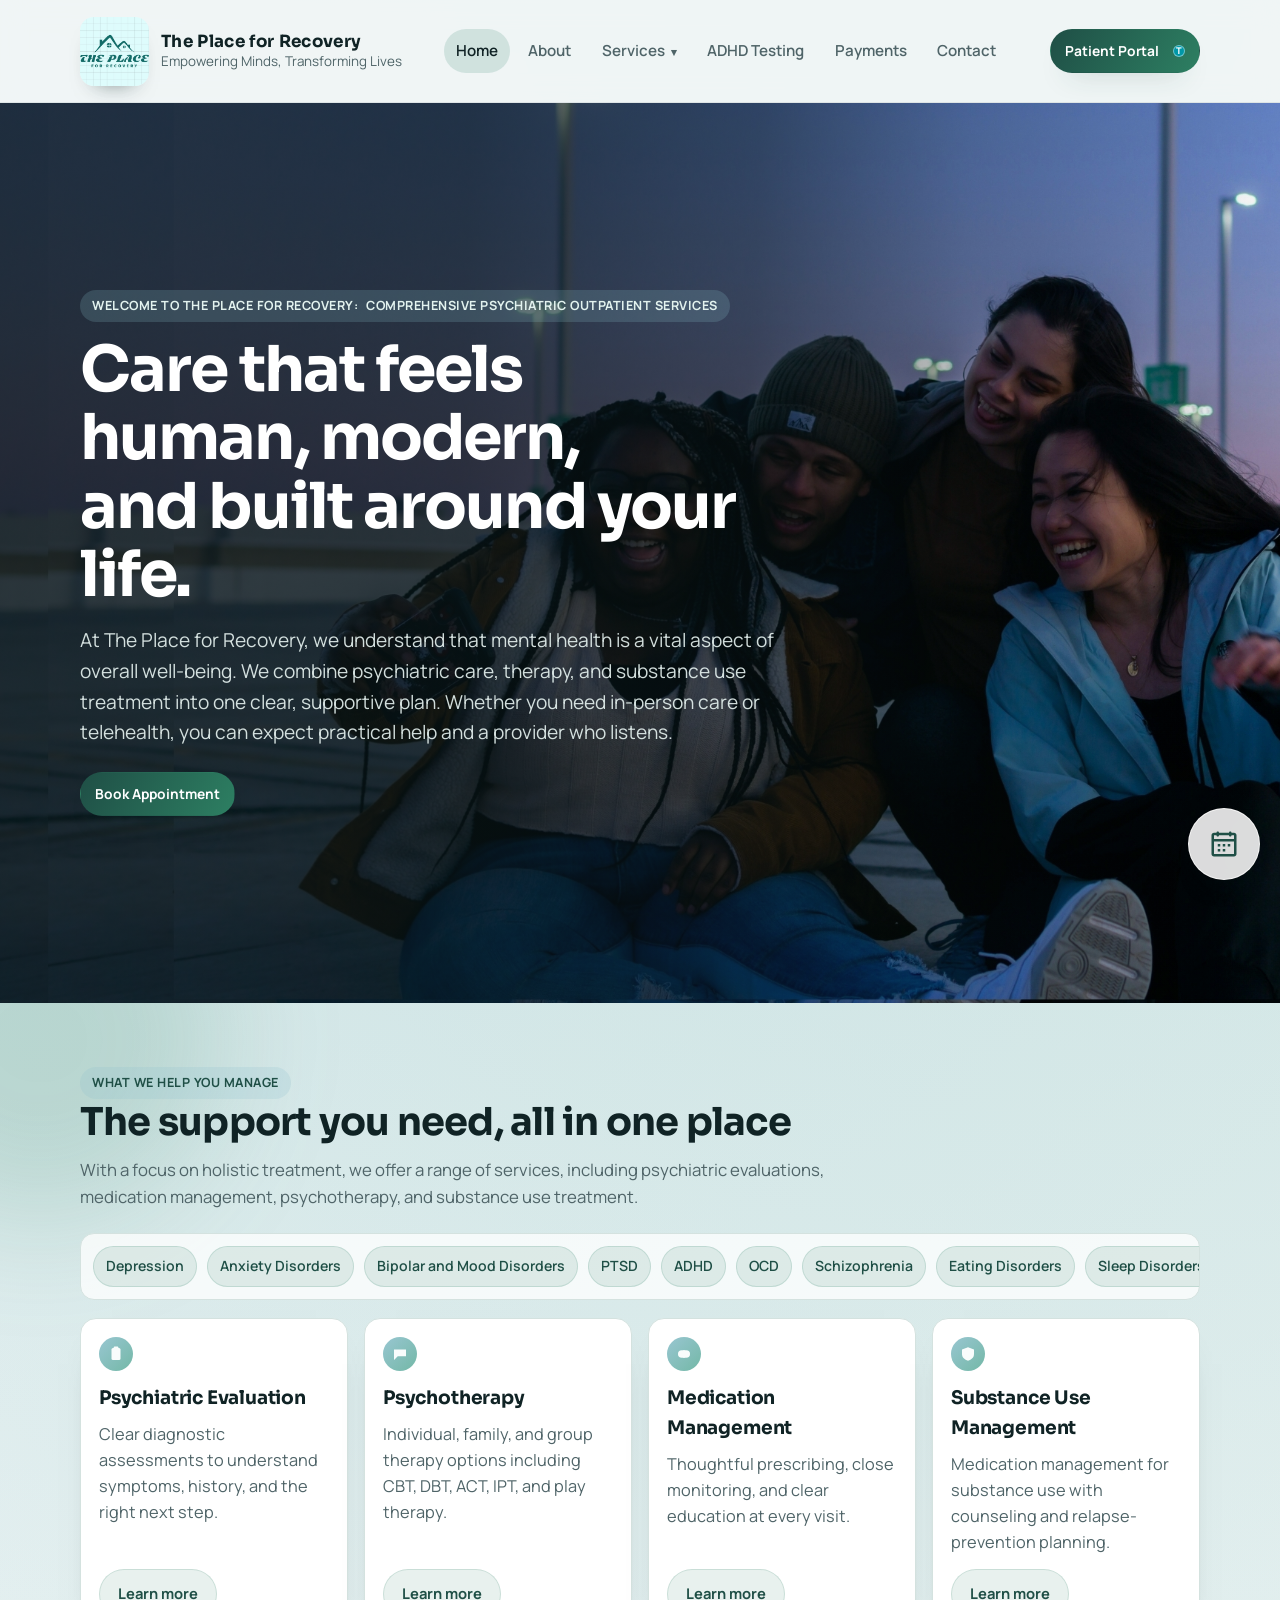
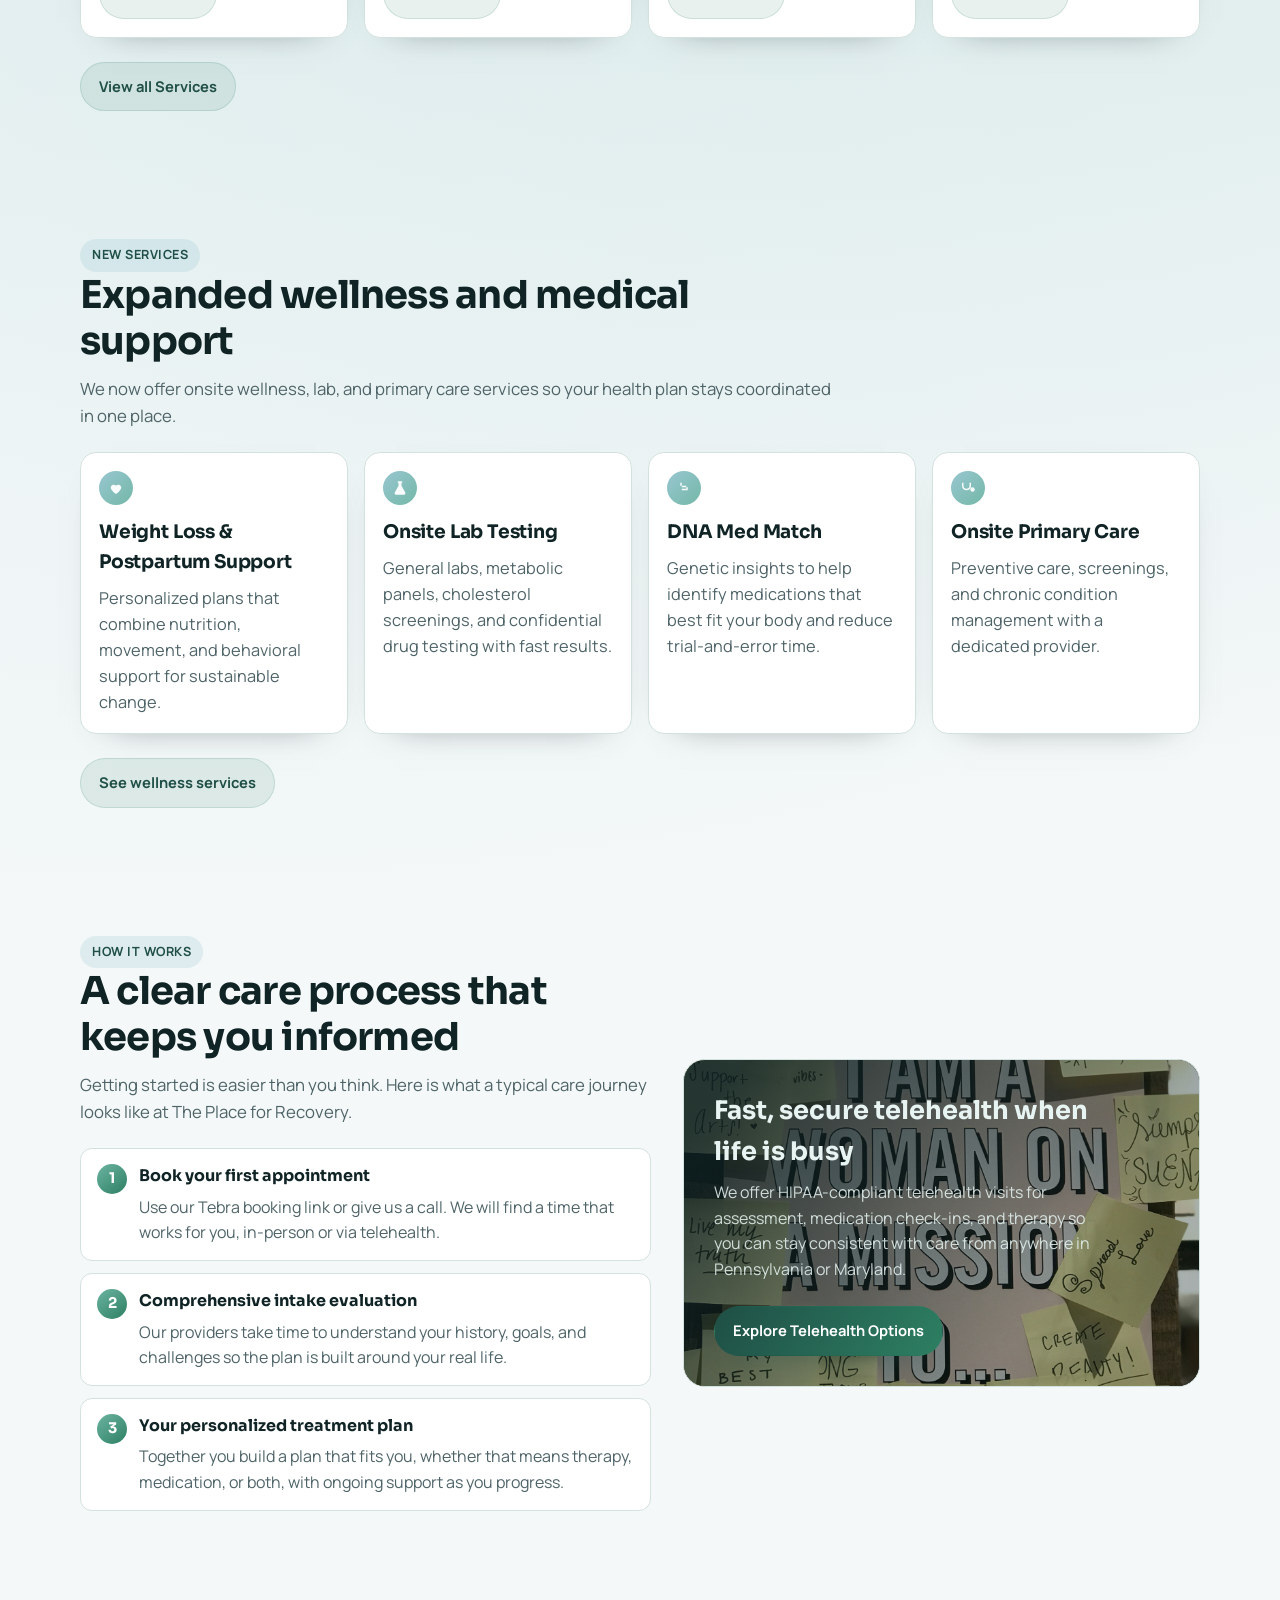
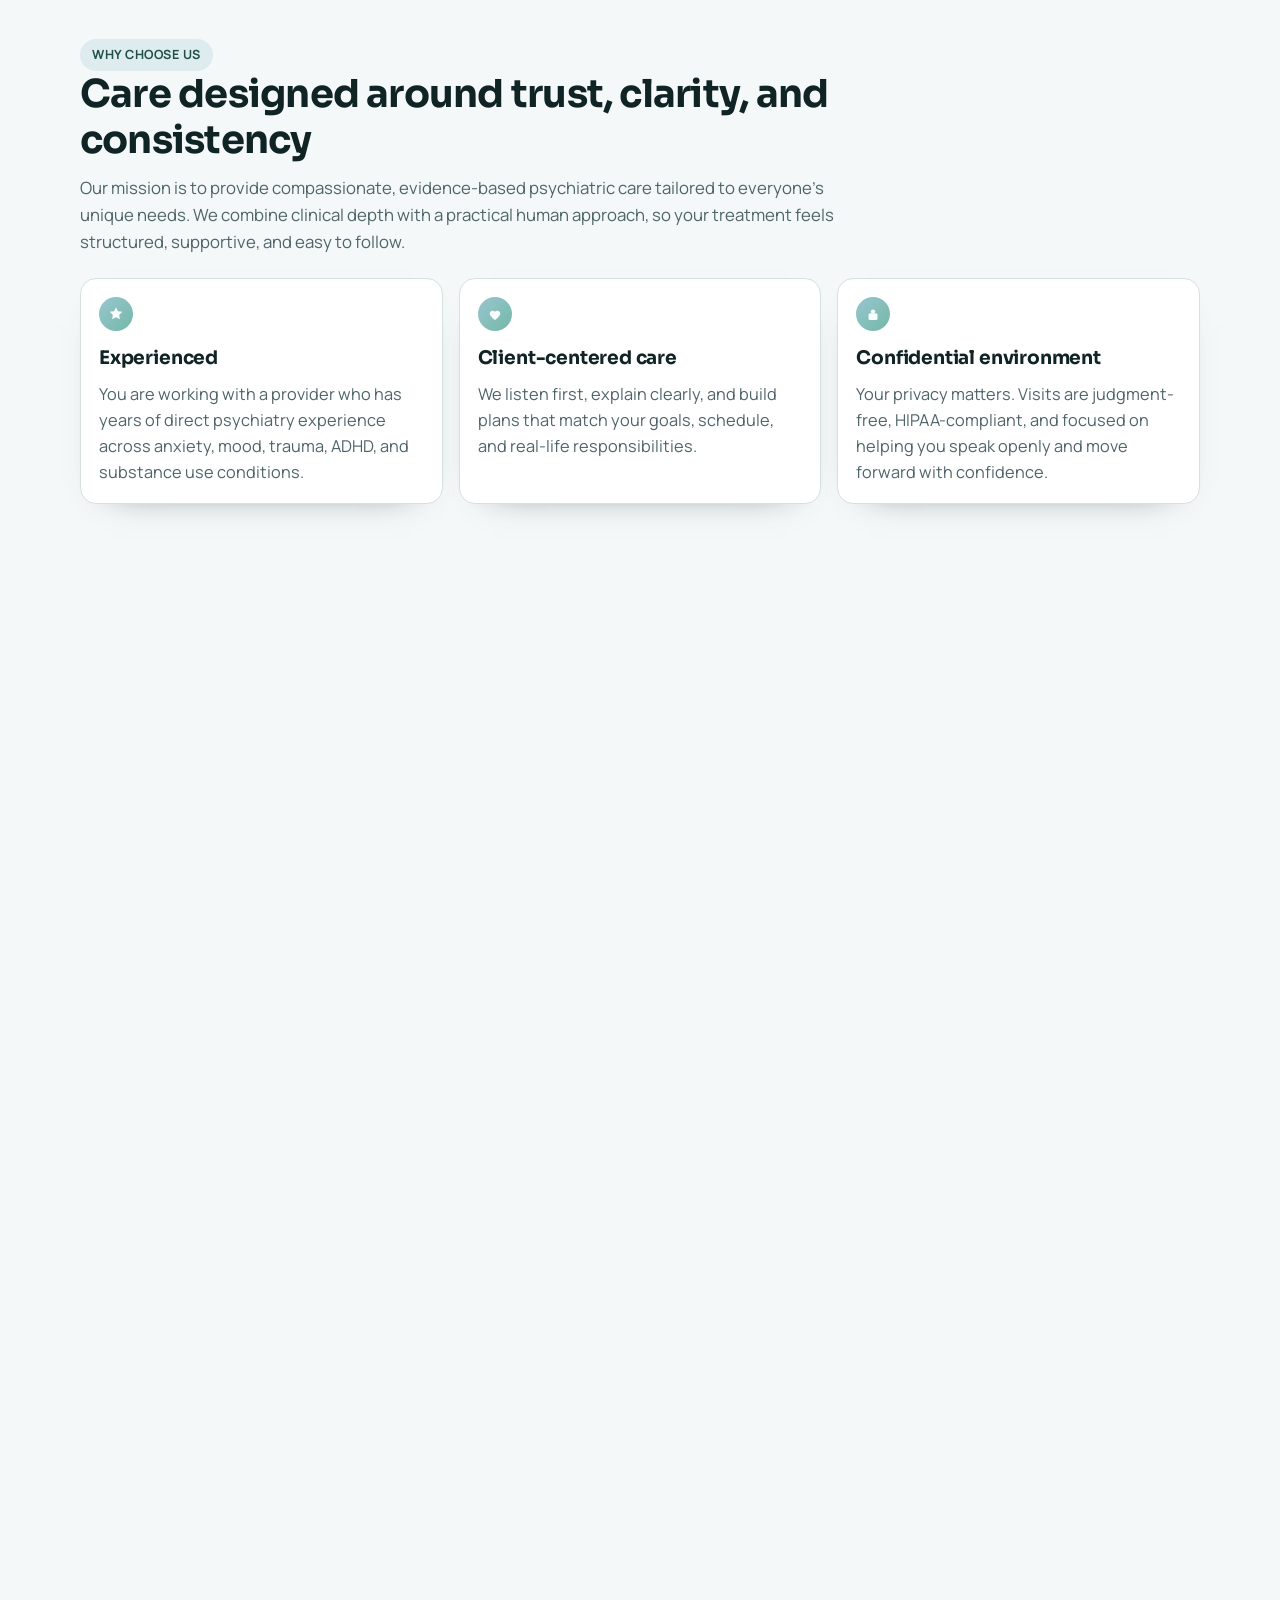
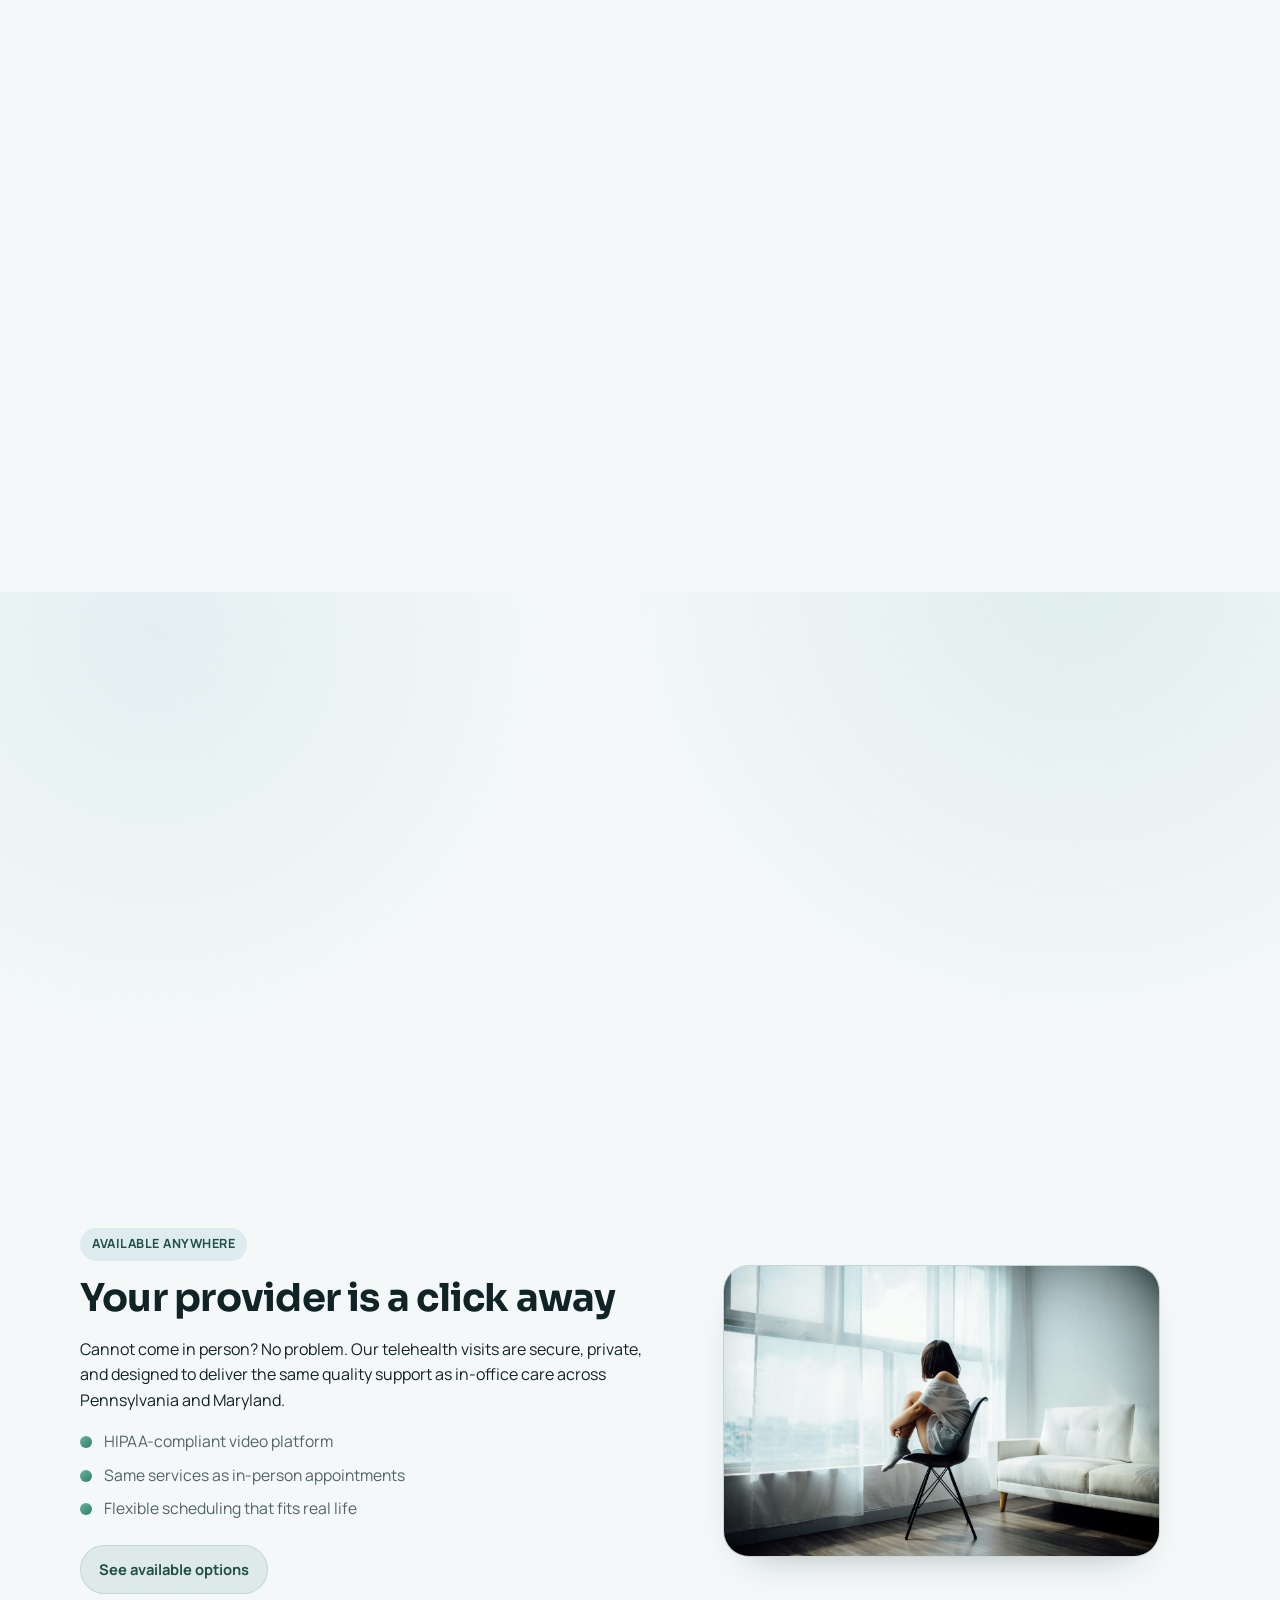
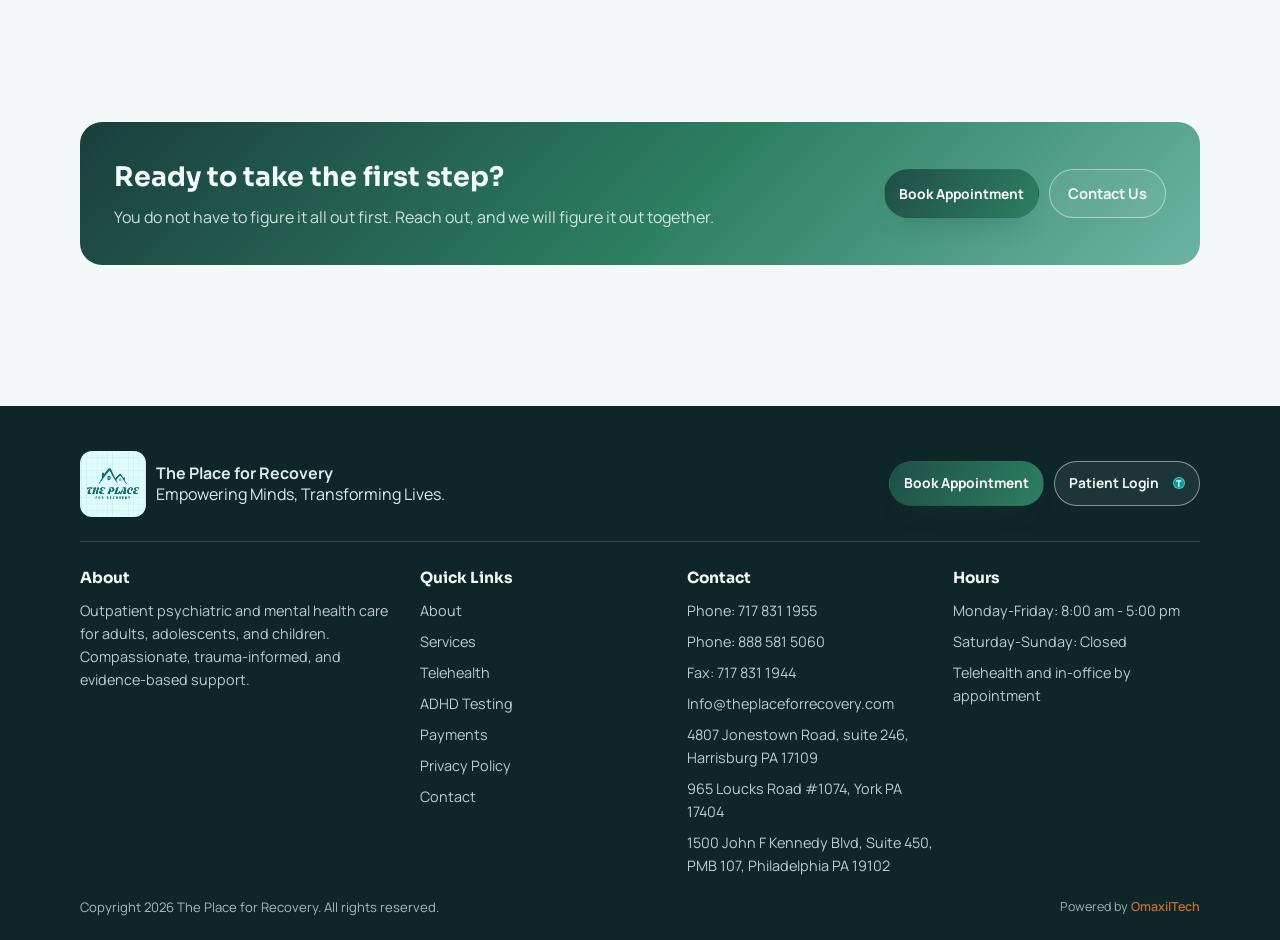
==== index.html @ 92f518d5 "Reorder homepage: spotlight team before founder, matching About page Meet the team (Dr. Simas and Dr" ====
﻿<!DOCTYPE html>
<html lang="en">
  <head>
    <!-- Google Tag Manager -->
    <script>(function(w,d,s,l,i){w[l]=w[l]||[];w[l].push({'gtm.start':
    new Date().getTime(),event:'gtm.js'});var f=d.getElementsByTagName(s)[0],
    j=d.createElement(s),dl=l!='dataLayer'?'&l='+l:'';j.async=true;j.src=
    'https://www.googletagmanager.com/gtm.js?id='+i+dl;f.parentNode.insertBefore(j,f);
    })(window,document,'script','dataLayer','GTM-PWMWR3NL');</script>
    <!-- End Google Tag Manager -->
    <meta charset="UTF-8" />
    <meta name="viewport" content="width=device-width, initial-scale=1.0" />
    <title>The Place for Recovery | Home</title>
    <meta
      name="description"
      content="The Place for Recovery provides compassionate outpatient psychiatric care, therapy, and telehealth support in Pennsylvania and Maryland."
    />
    <link rel="preconnect" href="https://fonts.googleapis.com" />
    <link rel="preconnect" href="https://fonts.gstatic.com" crossorigin />
    <link
      href="https://fonts.googleapis.com/css2?family=Manrope:wght@400;500;600;700;800&family=Sora:wght@500;600;700;800&display=swap"
      rel="stylesheet"
    />
    <link rel="icon" type="image/jpeg" href="assets/images/newlogo.jpg" />
    <link rel="stylesheet" href="css/styles.css" />
    <script defer src="js/main.js"></script>
      <!-- Google tag (gtag.js) -->
    <script async src="https://www.googletagmanager.com/gtag/js?id=AW-18288629618"></script>
    <script>
      window.dataLayer = window.dataLayer || [];
      function gtag(){dataLayer.push(arguments);}
      gtag('js', new Date());

      gtag('config', 'AW-18288629618');
    </script>
  </head>
  <body data-page="home">
    <!-- Google Tag Manager (noscript) -->
    <noscript><iframe src="https://www.googletagmanager.com/ns.html?id=GTM-PWMWR3NL"
    height="0" width="0" style="display:none;visibility:hidden"></iframe></noscript>
    <!-- End Google Tag Manager (noscript) -->
    <div class="site-shell">
      <div class="bg-orb one"></div>
      <div class="bg-orb two"></div>

      <header class="site-header">
        <div class="header-inner">
          <a class="brand" href="index.html" aria-label="The Place for Recovery home">
            <img class="brand-logo" src="assets/images/newlogo.jpg" alt="The Place for Recovery logo" />
            <div class="brand-copy">
              <p class="brand-title">The Place for Recovery</p>
              <p class="brand-sub">Empowering Minds, Transforming Lives</p>
            </div>
          </a>

          <nav class="nav-desktop" aria-label="Primary navigation">
            <a class="nav-link" data-nav="home" href="index.html">Home</a>
            <a class="nav-link" data-nav="about" href="about.html">About</a>
            <div class="nav-item has-sub">
              <a class="nav-link" data-nav="services" href="services.html" aria-haspopup="true">Services</a>
              <div class="nav-dropdown" aria-label="Service categories">
                <a class="nav-dropdown-link" href="psychiatric-evaluation.html">Psychiatric Evaluation</a>
                <a class="nav-dropdown-link" href="medication-management.html">Medication Management</a>
                <a class="nav-dropdown-link" href="psychotherapy-services.html">Psychotherapy Services</a>
                <a class="nav-dropdown-link" href="substance-use-treatment.html">Substance Use Treatment</a>
              </div>
            </div>
            <a class="nav-link" data-nav="adhd" href="adhd-testing.html">ADHD Testing</a>
            <a class="nav-link" data-nav="payments" href="insurances-payments.html">Payments</a>
            <a class="nav-link" data-nav="contact" href="contact.html">Contact</a>
          </nav>

          <div class="header-actions">
            <a class="btn btn-primary nav-cta" href="#">Book Appointment</a>
            <button
              class="menu-toggle"
              type="button"
              aria-label="Open menu"
              aria-expanded="false"
              data-menu-toggle
            >
              &#9776;
            </button>
          </div>
        </div>

        <nav class="mobile-panel" data-mobile-panel aria-label="Mobile navigation">
          <a class="nav-link" data-nav="home" href="index.html">Home</a>
          <a class="nav-link" data-nav="about" href="about.html">About</a>
          <div class="nav-group">
            <a class="nav-link" data-nav="services" href="services.html">Services</a>
            <div class="nav-submenu" aria-label="Service categories">
              <a class="nav-sublink" href="psychiatric-evaluation.html">Psychiatric Evaluation</a>
              <a class="nav-sublink" href="medication-management.html">Medication Management</a>
              <a class="nav-sublink" href="psychotherapy-services.html">Psychotherapy Services</a>
              <a class="nav-sublink" href="substance-use-treatment.html">Substance Use Treatment</a>
            </div>
          </div>
          <a class="nav-link" data-nav="adhd" href="adhd-testing.html">ADHD Testing</a>
          <a class="nav-link" data-nav="payments" href="insurances-payments.html">Payments</a>
          <a class="nav-link" data-nav="contact" href="contact.html">Contact</a>
          <a class="btn btn-primary" href="#">Book Appointment</a>
        </nav>
      </header>

      <main>
        <section class="hero hero-compare">
          <article class="hero-bleed hero-bleed-a">
            <div class="hero-bleed-bg" aria-hidden="true">
              <img src="assets/images/place for recovery hero (1).jpg" alt="" />
            </div>
            <div class="hero-bleed-overlay" aria-hidden="true"></div>
            <div class="container hero-bleed-content">
              <span class="eyebrow eyebrow-home-intro">Welcome to The Place for Recovery:<br class="eyebrow-mobile-break" /><span class="eyebrow-home-intro-line">Comprehensive Psychiatric Outpatient Services</span></span>
              <h1 class="hero-bleed-title">
                Care that feels human, modern,
                <span>and built around your life.</span>
              </h1>
              <p>
                At The Place for Recovery, we understand that mental health is a vital aspect of overall well-being. We combine
                psychiatric care, therapy, and substance use treatment into one clear, supportive plan. Whether you need in-person
                care or telehealth, you can expect practical help and a provider who listens.
              </p>
              <div class="hero-actions">
                <a class="btn btn-primary" href="#">Book Appointment</a>
                <a class="btn btn-soft hero-mobile-portal" href="#" data-login-launch="true">Patient Portal</a>
              </div>
            </div>
          </article>
        </section>

        <section class="section" id="services-preview">
          <div class="container">
            <div class="section-head" data-reveal>
              <span class="eyebrow">What we help you manage</span>
              <h2>The support you need, all in one place</h2>
              <p>
                With a focus on holistic treatment, we offer a range of services, including psychiatric evaluations, medication
                management, psychotherapy, and substance use treatment.
              </p>
            </div>
            <div class="condition-marquee" data-reveal data-delay="1" aria-label="Conditions supported">
              <div class="condition-track">
                <span class="condition-pill">Depression</span>
                <span class="condition-pill">Anxiety Disorders</span>
                <span class="condition-pill">Bipolar and Mood Disorders</span>
                <span class="condition-pill">PTSD</span>
                <span class="condition-pill">ADHD</span>
                <span class="condition-pill">OCD</span>
                <span class="condition-pill">Schizophrenia</span>
                <span class="condition-pill">Eating Disorders</span>
                <span class="condition-pill">Sleep Disorders</span>
                <span class="condition-pill">Autism Spectrum Disorders</span>
                <span class="condition-pill">Depression</span>
                <span class="condition-pill">Anxiety Disorders</span>
                <span class="condition-pill">Bipolar and Mood Disorders</span>
                <span class="condition-pill">PTSD</span>
                <span class="condition-pill">ADHD</span>
                <span class="condition-pill">OCD</span>
                <span class="condition-pill">Schizophrenia</span>
                <span class="condition-pill">Eating Disorders</span>
                <span class="condition-pill">Sleep Disorders</span>
                <span class="condition-pill">Autism Spectrum Disorders</span>
              </div>
            </div>

            <div class="grid cards-4 mobile-two" style="margin-top: 18px">
              <article class="card" data-reveal>
                <div class="icon-dot icon-assessment"></div>
                <h3>Psychiatric Evaluation</h3>
                <p>Clear diagnostic assessments to understand symptoms, history, and the right next step.</p>
                <div class="card-actions">
                  <a class="btn btn-soft" href="psychiatric-evaluation.html">Learn more</a>
                </div>
              </article>
              <article class="card" data-reveal data-delay="2">
                <div class="icon-dot icon-therapy"></div>
                <h3>Psychotherapy</h3>
                <p>Individual, family, and group therapy options including CBT, DBT, ACT, IPT, and play therapy.</p>
                <div class="card-actions">
                  <a class="btn btn-soft" href="psychotherapy-services.html">Learn more</a>
                </div>
              </article>
              <article class="card" data-reveal data-delay="2">
                <div class="icon-dot icon-medication"></div>
                <h3>Medication Management</h3>
                <p>Thoughtful prescribing, close monitoring, and clear education at every visit.</p>
                <div class="card-actions">
                  <a class="btn btn-soft" href="medication-management.html">Learn more</a>
                </div>
              </article>
              <article class="card" data-reveal data-delay="3">
                <div class="icon-dot icon-substance"></div>
                <h3>Substance Use Management</h3>
                <p>Medication management for substance use with counseling and relapse-prevention planning.</p>
                <div class="card-actions">
                  <a class="btn btn-soft" href="substance-use-treatment.html">Learn more</a>
                </div>
              </article>
            </div>

            <div class="hero-actions" data-reveal data-delay="2">
              <a class="btn btn-soft" href="services.html">View all Services</a>
            </div>
          </div>
        </section>

        <section class="section">
          <div class="container">
            <div class="section-head" data-reveal>
              <span class="eyebrow">New services</span>
              <h2>Expanded wellness and medical support</h2>
              <p>
                We now offer onsite wellness, lab, and primary care services so your health plan stays coordinated in one place.
              </p>
            </div>
            <div class="grid cards-4 mobile-two">
              <article class="card" data-reveal>
                <div class="icon-dot icon-heart"></div>
                <h3>Weight Loss &amp; Postpartum Support</h3>
                <p>Personalized plans that combine nutrition, movement, and behavioral support for sustainable change.</p>
              </article>
              <article class="card" data-reveal data-delay="1">
                <div class="icon-dot icon-lab"></div>
                <h3>Onsite Lab Testing</h3>
                <p>General labs, metabolic panels, cholesterol screenings, and confidential drug testing with fast results.</p>
              </article>
              <article class="card" data-reveal data-delay="2">
                <div class="icon-dot icon-dna"></div>
                <h3>DNA Med Match</h3>
                <p>Genetic insights to help identify medications that best fit your body and reduce trial-and-error time.</p>
              </article>
              <article class="card" data-reveal data-delay="3">
                <div class="icon-dot icon-primary"></div>
                <h3>Onsite Primary Care</h3>
                <p>Preventive care, screenings, and chronic condition management with a dedicated provider.</p>
              </article>
            </div>
            <div class="hero-actions" data-reveal data-delay="2">
              <a class="btn btn-soft" href="services.html#wellness">See wellness services</a>
            </div>
          </div>
        </section>

        <section class="section" id="process">
          <div class="container split">
            <div data-reveal>
              <div class="section-head">
                <span class="eyebrow">How it works</span>
                <h2>A clear care process that keeps you informed</h2>
                <p>
                  Getting started is easier than you think. Here is what a typical care journey looks like at The Place for
                  Recovery.
                </p>
              </div>
              <div class="step-wrap">
                <article class="step">
                  <h4>Book your first appointment</h4>
                  <p>
                    Use our Tebra booking link or give us a call. We will find a time that works for you, in-person or via
                    telehealth.
                  </p>
                </article>
                <article class="step">
                  <h4>Comprehensive intake evaluation</h4>
                  <p>
                    Our providers take time to understand your history, goals, and challenges so the plan is built around your real life.
                  </p>
                </article>
                <article class="step">
                  <h4>Your personalized treatment plan</h4>
                  <p>
                    Together you build a plan that fits you, whether that means therapy, medication, or both, with ongoing support
                    as you progress.
                  </p>
                </article>
              </div>
            </div>

            <article class="video-panel" data-reveal data-delay="1" aria-label="Service explainer video">
              <video autoplay muted loop playsinline poster="assets/images/valentina-conde-pPFZibBBLGc-unsplash.jpg">
                <source src="assets/video/background-video.mp4" type="video/mp4" />
              </video>
              <div class="overlay"></div>
              <div class="video-copy">
                <h3>Fast, secure telehealth when life is busy</h3>
                <p>
                  We offer HIPAA-compliant telehealth visits for assessment, medication check-ins, and therapy so you can stay
                  consistent with care from anywhere in Pennsylvania or Maryland.
                </p>
                <div class="hero-actions">
                  <a class="btn btn-primary" href="telehealth.html">Explore Telehealth Options</a>
                </div>
              </div>
            </article>
          </div>
        </section>

        <section class="section" aria-labelledby="why-choose-heading">
          <div class="container">
            <div class="section-head" data-reveal>
              <span class="eyebrow">Why choose us</span>
              <h2 id="why-choose-heading">Care designed around trust, clarity, and consistency</h2>
              <p>
                Our mission is to provide compassionate, evidence-based psychiatric care tailored to everyone's unique needs. We
                combine clinical depth with a practical human approach, so your treatment feels structured, supportive, and easy to follow.
              </p>
            </div>
            <div class="grid cards-3">
              <article class="card" data-reveal>
                <div class="icon-dot icon-experience"></div>
                <h3>Experienced</h3>
                <p>
                  You are working with a provider who has years of direct psychiatry experience across anxiety, mood, trauma,
                  ADHD, and substance use conditions.
                </p>
              </article>
              <article class="card" data-reveal data-delay="1">
                <div class="icon-dot icon-heart"></div>
                <h3>Client-centered care</h3>
                <p>
                  We listen first, explain clearly, and build plans that match your goals, schedule, and real-life responsibilities.
                </p>
              </article>
              <article class="card" data-reveal data-delay="2">
                <div class="icon-dot icon-confidential"></div>
                <h3>Confidential environment</h3>
                <p>
                  Your privacy matters. Visits are judgment-free, HIPAA-compliant, and focused on helping you speak openly and
                  move forward with confidence.
                </p>
              </article>
            </div>
          </div>
        </section>

        <section class="section">
          <div class="container">
            <div class="section-head" data-reveal>
              <span class="eyebrow">Meet the team</span>
              <h2>Experienced psychiatric leadership supporting your care</h2>
              <p>
                Our team includes experienced psychiatrists who bring deep clinical expertise in telepsychiatry, addiction,
                and collaborative behavioral health care.
              </p>
            </div>
            <div class="team-grid">
              <article class="team-member" data-reveal>
                <figure class="team-member-img">
                  <img src="assets/images/dr-gilbert-si.jpg" alt="Dr. Gilbert Simas, MD" />
                </figure>
                <div class="team-member-body">
                  <h3>Gilbert Simas, MD</h3>
                  <p class="title">Psychiatrist</p>
                  <p>
                    Board-certified in General Psychiatry and Addiction Psychiatry with more than 18 years of clinical
                    experience across inpatient, outpatient, and telepsychiatry settings.
                  </p>
                </div>
              </article>

              <article class="team-member" data-reveal data-delay="1">
                <figure class="team-member-img">
                  <img src="assets/images/dr-alexandra-wang.jpg" alt="Dr. Alexandra Wang, MD" />
                </figure>
                <div class="team-member-body">
                  <h3>Alexandra Wang, MD</h3>
                  <p class="title">Psychiatrist - Backup Collaborator for PA</p>
                  <p>
                    Board-certified psychiatrist passionate about holistic, community-based care and collaborative,
                    multidisciplinary treatment teams.
                  </p>
                </div>
              </article>
            </div>
          </div>
        </section>

        <section class="section">
          <div class="container split">
            <figure class="provider-portrait" data-reveal>
              <div class="provider-portrait-img">
                <img src="assets/images/founder-main.jpg" alt="Queen C. Alajemba, MSN, PMHNP-BC" />
              </div>
              <figcaption class="provider-portrait-badge">
                <strong>Queen Alajemba</strong>
                <span>MSN, PMHNP-BC</span>
              </figcaption>
            </figure>
            <div data-reveal data-delay="1">
              <span class="eyebrow">Meet the Founder</span>
              <h2 style="margin: 14px 0 10px">Experienced, culturally aware, and focused on real progress.</h2>
              <p>
                Queen C. Alajemba has over six years of psychiatric care experience and is licensed in Pennsylvania and
                Maryland. Her approach is simple and structured: listen first, understand the full picture, then build treatment
                that supports long-term stability and growth.
              </p>
              <div class="hero-actions">
                <a class="btn btn-soft" href="about.html">Providers List</a>
              </div>
            </div>
          </div>
        </section>

        <section class="section testimonials-surface">
          <div class="container">
            <div class="section-head" data-reveal>
              <span class="eyebrow">Patient stories</span>
              <h2>The care made a difference</h2>
              <p>Real feedback from people who trusted us with their care.</p>
            </div>

            <div class="carousel-shell testimonial-shell" data-carousel-shell data-reveal data-delay="1">
              <div class="carousel">
                <div class="carousel-track" data-carousel>
                  <article class="quote-slide quote-rich">
                    <p class="quote-stars" aria-hidden="true">&#9733;&#9733;&#9733;&#9733;&#9733;</p>
                    <blockquote>
                      "I had tried multiple providers before coming here. The difference was immediate. I felt heard, and the care
                      plan finally made sense for my life."
                    </blockquote>
                    <div class="quote-author">
                      <span class="quote-avatar" aria-hidden="true">M</span>
                      <p class="quote-meta"><strong>Marcus T.</strong><span>Patient, Manchester PA</span></p>
                    </div>
                  </article>
                  <article class="quote-slide quote-rich">
                    <p class="quote-stars" aria-hidden="true">&#9733;&#9733;&#9733;&#9733;&#9733;</p>
                    <blockquote>
                      "The approach with my daughter was thoughtful and practical. It was not just medication. It was a real plan for
                      lasting progress."
                    </blockquote>
                    <div class="quote-author">
                      <span class="quote-avatar" aria-hidden="true">S</span>
                      <p class="quote-meta"><strong>Sandra W.</strong><span>Parent, Baltimore MD</span></p>
                    </div>
                  </article>
                  <article class="quote-slide quote-rich">
                    <p class="quote-stars" aria-hidden="true">&#9733;&#9733;&#9733;&#9733;&#9733;</p>
                    <blockquote>
                      "I expected judgment when I asked for substance use help. Instead I got clarity, structure, and consistent
                      support. That changed everything for me."
                    </blockquote>
                    <div class="quote-author">
                      <span class="quote-avatar" aria-hidden="true">J</span>
                      <p class="quote-meta"><strong>Jordan A.</strong><span>Patient, York PA</span></p>
                    </div>
                  </article>
                </div>
              </div>
              <div class="carousel-controls testimonial-controls">
                <button class="carousel-btn" type="button" data-carousel-prev aria-label="Previous testimonial">&#8592;</button>
                <div class="carousel-dots" role="tablist" aria-label="Testimonial navigation">
                  <button class="carousel-dot is-active" type="button" data-carousel-dot="0" aria-label="Testimonial 1" aria-selected="true"></button>
                  <button class="carousel-dot" type="button" data-carousel-dot="1" aria-label="Testimonial 2" aria-selected="false"></button>
                  <button class="carousel-dot" type="button" data-carousel-dot="2" aria-label="Testimonial 3" aria-selected="false"></button>
                </div>
                <button class="carousel-btn" type="button" data-carousel-next aria-label="Next testimonial">&#8594;</button>
              </div>
            </div>
          </div>
        </section>

        <section class="section">
          <div class="container split">
            <div data-reveal>
              <span class="eyebrow">Available anywhere</span>
              <h2 style="margin: 14px 0 10px">Your provider is a click away</h2>
              <p>
                Cannot come in person? No problem. Our telehealth visits are secure, private, and designed to deliver the same
                quality support as in-office care across Pennsylvania and Maryland.
              </p>
              <ul class="tele-list">
                <li>HIPAA-compliant video platform</li>
                <li>Same services as in-person appointments</li>
                <li>Flexible scheduling that fits real life</li>
              </ul>
              <div class="hero-actions">
                <a class="btn btn-soft" href="telehealth.html">See available options</a>
              </div>
            </div>
            <figure class="hero-media" data-reveal data-delay="1">
              <img src="assets/images/anthony-tran-vXymirxr5ac-unsplash.jpg" alt="Telehealth support session" />
            </figure>
          </div>
        </section>

        <section class="section">
          <div class="container">
            <article class="accent-panel accent-panel-split" data-reveal>
              <div>
                <h3>Ready to take the first step?</h3>
                <p>
                  You do not have to figure it all out first. Reach out, and we will figure it out together.
                </p>
              </div>
              <div class="accent-actions">
                <a class="btn btn-primary" href="#">Book Appointment</a>
                <a class="btn btn-ghost-light" href="contact.html">Contact Us</a>
              </div>
            </article>
          </div>
        </section>
      </main>

      <footer class="site-footer">
        <div class="container">
          <div class="footer-top">
            <div class="footer-brand">
              <img src="assets/images/newlogo.jpg" alt="The Place for Recovery logo" />
              <div>
                <strong>The Place for Recovery</strong>
                <p>Empowering Minds, Transforming Lives.</p>
              </div>
            </div>
            <a class="btn btn-primary" href="#">Book Appointment</a>
          </div>

          <div class="footer-grid">
            <div>
              <h4>About</h4>
              <p>
                Outpatient psychiatric and mental health care for adults, adolescents, and children. Compassionate, trauma-informed,
                and evidence-based support.
              </p>
            </div>
            <div>
              <h4>Quick Links</h4>
              <ul>
                <li><a href="about.html">About</a></li>
                <li><a href="services.html">Services</a></li>
                <li><a href="telehealth.html">Telehealth</a></li>
                <li><a href="adhd-testing.html">ADHD Testing</a></li>
                <li><a href="insurances-payments.html">Payments</a></li>
                <li><a href="privacy-policy.html">Privacy Policy</a></li>
                <li><a href="contact.html">Contact</a></li>
              </ul>
            </div>
            <div>
              <h4>Contact</h4>
              <ul>
                <li><a href="tel:7178311955">Phone: 717 831 1955</a></li>
                <li><a href="tel:8885815060">Phone: 888 581 5060</a></li>
                <li>Fax: 717 831 1944</li>
                <li><a href="mailto:Info@theplaceforrecovery.com">Info@theplaceforrecovery.com</a></li>
                <li>4807 Jonestown Road, suite 246, Harrisburg PA 17109</li>
                <li>965 Loucks Road #1074, York PA 17404</li>
                <li>1500 John F Kennedy Blvd, Suite 450, PMB 107, Philadelphia PA 19102</li>
              </ul>
            </div>
            <div>
              <h4>Hours</h4>
              <ul>
                <li>Monday-Friday: 8:00 am - 5:00 pm</li>
                <li>Saturday-Sunday: Closed</li>
                <li>Telehealth and in-office by appointment</li>
              </ul>
            </div>
          </div>

          <div class="footer-bottom">
            <span>Copyright <span data-year></span> The Place for Recovery. All rights reserved.</span>
            <span class="footer-powered">Powered by <a href="https://tech.omaxil.com" target="_blank" rel="noopener">OmaxilTech</a></span>
          </div>
        </div>
      </footer>
    </div>
    <script>(function(){let t=document.createElement("style");t.innerText=".booking-button{background-color:#003a43;color:white;position:fixed;bottom:1.25rem;right:1.25rem;width:4.5rem;height:4.5rem;padding:1.25rem;display:flex;align-items:center;justify-content:center;border-radius:9999px;box-shadow:0 10px 15px -3px rgba(0,0,0,0.1),0 4px 6px -2px rgba(0,0,0,0.05);cursor:pointer;border:none}.booking-button:hover{background-color:#374151}.booking-button:focus{outline:none;outline:2px solid rgba(107,114,128,0.5)}",document.head.appendChild(t);let n=document.createElement("div");n.innerHTML='<div id="iframeContainer" style="display:none;position:fixed;top:0;left:0;width:100%;height:100%;background:rgba(0,0,0,0.5);z-index:1000"><div style="position:relative;width:90%;height:90%;margin:2% auto;background:white;border-radius:8px;overflow:hidden"><iframe id="bookingIframe" style="width:100%;height:100%;border:none"></iframe></div></div><button class="booking-button" id="bookingButton"><svg version="1.1" fill="currentColor" xmlns="http://www.w3.org/2000/svg" x="0" y="0" viewBox="0 0 24 24" xml:space="preserve"><path class="st0" d="M20 3h-2c0-.6-.4-1-1-1s-1 .4-1 1H8c0-.6-.4-1-1-1s-1 .4-1 1H4c-1.1 0-2 .9-2 2v15c0 1.1.9 2 2 2h16c1.1 0 2-.9 2-2V5c0-1.1-.9-2-2-2zm0 17H4V10h16v10zm0-12H4V5h2c0 .6.4 1 1 1s1-.4 1-1h8c0 .6.4 1 1 1s1-.4 1-1h2v3z"/><path class="st0" d="M7 12h2v2H7zm4 0h2v2h-2zm4 0h2v2h-2zm-8 4h2v2H7zm4 0h2v2h-2z"/></svg></button>',document.body.appendChild(n),document.getElementById("bookingButton").addEventListener("click",function(){let e=document.getElementById("iframeContainer"),o=document.getElementById("bookingIframe");o.src="https://d2oe0ra32qx05a.cloudfront.net/?practiceKey=k_1_115878",e.style.display="block"}),document.getElementById("iframeContainer").addEventListener("click",function(e){if(e.target===this)this.style.display="none"})})();</script>
  </body>
</html>
---- css/styles.css ----
:root {
  --bg: #f4f8f8;
  --surface: #ffffff;
  --surface-soft: #edf4f3;
  --text: #102325;
  --muted: #4f6468;
  --teal-100: #8dc0cc;
  --teal-300: #6cb4a2;
  --teal-700: #2d7f62;
  --teal-900: #1f4f46;
  --border: #d4e2df;
  --shadow: 0 18px 40px -28px rgba(16, 35, 37, 0.45);
  --radius-lg: 24px;
  --radius-md: 16px;
  --radius-sm: 12px;
  --container: min(1120px, 92vw);
}

* {
  box-sizing: border-box;
}

html,
body {
  margin: 0;
  padding: 0;
}

body {
  min-height: 100vh;
  font-family: "Manrope", "Segoe UI", sans-serif;
  color: var(--text);
  background: radial-gradient(circle at 15% -5%, rgba(141, 192, 204, 0.35), transparent 38%),
    radial-gradient(circle at 88% 0%, rgba(108, 180, 162, 0.25), transparent 32%),
    var(--bg);
  line-height: 1.6;
}

body.menu-open {
  overflow: hidden;
}

a {
  color: inherit;
  text-decoration: none;
}

img,
video {
  max-width: 100%;
  display: block;
}

.container {
  width: var(--container);
  margin: 0 auto;
}

.sr-only {
  position: absolute;
  width: 1px;
  height: 1px;
  padding: 0;
  margin: -1px;
  overflow: hidden;
  clip: rect(0, 0, 0, 0);
  white-space: nowrap;
  border: 0;
}

.site-shell {
  position: relative;
  isolation: isolate;
  overflow: clip;
}

.bg-orb {
  position: absolute;
  border-radius: 50%;
  filter: blur(60px);
  z-index: -1;
  pointer-events: none;
}

.bg-orb.one {
  width: 420px;
  height: 420px;
  background: rgba(141, 192, 204, 0.28);
  top: 220px;
  right: -140px;
}

.bg-orb.two {
  width: 360px;
  height: 360px;
  background: rgba(45, 127, 98, 0.18);
  top: 860px;
  left: -140px;
}

.site-header {
  position: sticky;
  top: 0;
  z-index: 200;
  border-bottom: 1px solid rgba(16, 35, 37, 0.08);
  background: rgba(244, 248, 248, 0.9);
  backdrop-filter: blur(12px);
}

.header-inner {
  width: var(--container);
  margin: 0 auto;
  min-height: 102px;
  display: flex;
  align-items: center;
  justify-content: space-between;
  gap: 20px;
}

.brand {
  display: flex;
  align-items: center;
  gap: 12px;
  min-width: 0;
}

.brand-logo {
  width: 69px;
  height: 69px;
  border-radius: 14px;
  object-fit: cover;
  box-shadow: 0 12px 22px -16px rgba(16, 35, 37, 0.65);
}

.brand-copy {
  display: grid;
  gap: 2px;
  min-width: 0;
}

.brand-title {
  margin: 0;
  font-family: "Sora", "Trebuchet MS", sans-serif;
  font-size: 1.05rem;
  line-height: 1.12;
  letter-spacing: 0.02em;
  font-weight: 700;
}

.brand-sub {
  margin: 0;
  line-height: 1.12;
  font-size: 0.84rem;
  color: var(--muted);
}

.nav-desktop {
  display: flex;
  align-items: center;
  gap: 0.4rem;
}

.nav-item {
  position: relative;
  display: inline-flex;
  align-items: center;
}

.nav-item.has-sub::after {
  content: "";
  position: absolute;
  left: 0;
  right: 0;
  top: 100%;
  height: 10px;
}

.nav-item.has-sub > .nav-link::after {
  content: "▾";
  margin-left: 6px;
  font-size: 0.7rem;
  color: var(--muted);
}

.nav-link {
  padding: 10px 12px;
  border-radius: 999px;
  font-size: 0.95rem;
  font-weight: 600;
  color: var(--muted);
  transition: color 0.2s ease, background-color 0.2s ease;
}

.nav-dropdown {
  position: absolute;
  top: calc(100% + 8px);
  left: 0;
  min-width: 230px;
  padding: 8px;
  border-radius: 14px;
  border: 1px solid var(--border);
  background: var(--surface);
  box-shadow: var(--shadow);
  opacity: 0;
  visibility: hidden;
  transform: translateY(8px);
  transition: opacity 0.2s ease, transform 0.2s ease, visibility 0.2s ease;
  pointer-events: none;
  z-index: 220;
}

.nav-item:hover .nav-dropdown,
.nav-item:focus-within .nav-dropdown {
  opacity: 1;
  visibility: visible;
  transform: translateY(0);
  pointer-events: auto;
}

.nav-dropdown-link {
  display: block;
  padding: 10px 12px;
  border-radius: 10px;
  font-size: 0.92rem;
  font-weight: 600;
  color: var(--muted);
  transition: color 0.2s ease, background-color 0.2s ease;
}

.nav-dropdown-link:hover,
.nav-dropdown-link:focus-visible {
  color: var(--text);
  background: rgba(45, 127, 98, 0.08);
  outline: none;
}

.nav-link:hover,
.nav-link:focus-visible {
  color: var(--text);
  background: rgba(45, 127, 98, 0.08);
  outline: none;
}

.nav-link.active {
  color: var(--text);
  background: rgba(45, 127, 98, 0.16);
}

.header-actions {
  display: flex;
  align-items: center;
  gap: 10px;
}

.btn {
  display: inline-flex;
  align-items: center;
  justify-content: center;
  gap: 8px;
  padding: 12px 18px;
  border-radius: 999px;
  font-weight: 700;
  font-size: 0.92rem;
  border: 1px solid transparent;
  transition: transform 0.2s ease, box-shadow 0.25s ease, background-color 0.25s ease;
  cursor: pointer;
}

.btn:focus-visible {
  outline: 2px solid var(--teal-300);
  outline-offset: 2px;
}

.btn-primary {
  color: #ffffff;
  background: linear-gradient(120deg, var(--teal-900), var(--teal-700));
  box-shadow: 0 14px 28px -20px rgba(31, 79, 70, 0.85);
}

.btn-primary:hover {
  transform: translateY(-1px);
  box-shadow: 0 20px 28px -18px rgba(31, 79, 70, 0.85);
}

.btn-soft {
  background: rgba(45, 127, 98, 0.11);
  border-color: rgba(45, 127, 98, 0.16);
  color: var(--teal-900);
}

.btn-soft:hover {
  transform: translateY(-1px);
  background: rgba(45, 127, 98, 0.18);
}

.btn-compact {
  padding: 10px 14px;
  font-size: 0.86rem;
}

.tebra-mini {
  display: inline-flex;
  align-items: center;
  justify-content: center;
  width: 12px;
  height: 12px;
  margin-left: 6px;
  border-radius: 999px;
  font-size: 0.58rem;
  font-weight: 800;
  line-height: 1;
  color: #ffffff;
  background: #0097a7;
  border: 1px solid rgba(255, 255, 255, 0.36);
  vertical-align: middle;
}

.btn-soft .tebra-mini,
.btn-primary .tebra-mini {
  border-color: rgba(255, 255, 255, 0.42);
}

body[data-page="home"] .booking-button {
  background-color: rgba(255, 255, 255, 0.86) !important;
  color: var(--teal-900) !important;
  border: 1px solid rgba(255, 255, 255, 0.72) !important;
  box-shadow: 0 18px 34px -24px rgba(16, 35, 37, 0.45) !important;
  backdrop-filter: blur(10px);
  transition: background-color 0.25s ease, color 0.25s ease, box-shadow 0.25s ease, transform 0.2s ease;
}

body[data-page="home"] .booking-button:hover,
body[data-page="home"] .booking-button:focus {
  background-color: #ffffff !important;
}

body[data-page="home"].booking-button-scrolled .booking-button {
  background-color: var(--teal-900) !important;
  color: #ffffff !important;
  border-color: rgba(31, 79, 70, 0.9) !important;
  box-shadow: 0 18px 34px -24px rgba(31, 79, 70, 0.75) !important;
}

body[data-page="home"].booking-button-scrolled .booking-button:hover,
body[data-page="home"].booking-button-scrolled .booking-button:focus {
  background-color: var(--teal-700) !important;
}

.menu-toggle {
  width: 42px;
  height: 42px;
  border-radius: 10px;
  border: 1px solid var(--border);
  background: #ffffff;
  color: var(--text);
  display: none;
  place-items: center;
  font-size: 1.2rem;
}

.mobile-panel {
  display: none;
}

.nav-group {
  display: grid;
  gap: 6px;
}

.nav-submenu {
  display: grid;
  gap: 4px;
  padding-left: 14px;
}

.nav-sublink {
  padding: 8px 12px;
  border-radius: 10px;
  font-size: 0.9rem;
  font-weight: 600;
  color: var(--muted);
  transition: color 0.2s ease, background-color 0.2s ease;
}

.nav-sublink:hover,
.nav-sublink:focus-visible {
  color: var(--text);
  background: rgba(45, 127, 98, 0.08);
  outline: none;
}

.hero {
  padding: clamp(2.25rem, 5.4vw, 4.8rem) 0 clamp(3.2rem, 6.3vw, 5.8rem);
}

.hero-compare {
  padding: 0;
}

.hero-grid {
  display: grid;
  grid-template-columns: 1.08fr 0.92fr;
  align-items: center;
  gap: clamp(28px, 4vw, 58px);
}

.compare-tag {
  display: inline-flex;
  align-items: center;
  margin-bottom: 10px;
  padding: 5px 10px;
  border-radius: 999px;
  font-size: 0.76rem;
  font-weight: 700;
  letter-spacing: 0.04em;
  text-transform: uppercase;
  color: #21534b;
  background: rgba(108, 180, 162, 0.2);
  border: 1px solid rgba(45, 127, 98, 0.2);
}

.eyebrow {
  display: inline-flex;
  align-items: center;
  gap: 8px;
  padding: 6px 12px;
  border-radius: 999px;
  font-size: 0.79rem;
  font-weight: 700;
  letter-spacing: 0.04em;
  text-transform: uppercase;
  color: var(--teal-900);
  background: rgba(141, 192, 204, 0.22);
}

.hero h1 {
  margin: 14px 0 16px;
  font-family: "Sora", "Trebuchet MS", sans-serif;
  font-size: clamp(2rem, 5vw, 3.95rem);
  line-height: 1.08;
  letter-spacing: -0.03em;
}

.hero p {
  margin: 0;
  max-width: 60ch;
  color: var(--muted);
  font-size: clamp(1.05rem, 1.4vw, 1.2rem);
}

.hero-actions {
  margin-top: 24px;
  display: flex;
  flex-wrap: wrap;
  gap: 12px;
}

.key-stats {
  margin-top: 26px;
  display: grid;
  grid-template-columns: repeat(3, minmax(0, 1fr));
  gap: 10px;
}

.stat {
  border: 1px solid var(--border);
  border-radius: var(--radius-sm);
  padding: 12px;
  background: rgba(255, 255, 255, 0.72);
}

.stat strong {
  display: block;
  font-family: "Sora", "Trebuchet MS", sans-serif;
  font-size: 1rem;
  margin-bottom: 4px;
}

.stat span {
  color: var(--muted);
  font-size: 0.86rem;
}

.hero-media {
  position: relative;
  border-radius: 26px;
  overflow: hidden;
  background: #d6e6e4;
  border: 1px solid rgba(16, 35, 37, 0.08);
  box-shadow: var(--shadow);
}

.hero-media img,
.hero-media video {
  width: 100%;
  height: 100%;
  object-fit: cover;
}

.media-card {
  position: absolute;
  left: 14px;
  right: 14px;
  bottom: 14px;
  border-radius: 14px;
  background: rgba(13, 24, 27, 0.78);
  color: #e4f3f1;
  padding: 13px 14px;
  display: grid;
  gap: 6px;
}

.media-card strong {
  font-size: 0.94rem;
}

.media-card span {
  font-size: 0.84rem;
  color: rgba(228, 243, 241, 0.82);
}

.hero-compare {
  padding: 0;
}

.hero-compare-secondary {
  padding: 0;
}

.hero-bleed {
  position: relative;
  min-height: 100vh;
  display: flex;
  align-items: center;
  overflow: hidden;
  background: #0d1f21;
}

.hero-bleed-bg {
  position: absolute;
  inset: 0;
}

.hero-bleed-bg img {
  width: 100%;
  height: 100%;
  object-fit: cover;
  object-position: center;
  /* 
    Alternative right-aligned positioning (if needed):
    width: 120%;
    object-position: right center;
    transform: translateX(300px);
  */
}

.hero-bleed-overlay {
  position: absolute;
  inset: 0;
  background: linear-gradient(
    92deg,
    rgba(8, 20, 22, 0.78) 0%,
    rgba(8, 20, 22, 0.72) 36%,
    rgba(8, 20, 22, 0.55) 58%,
    rgba(8, 20, 22, 0.26) 74%,
    rgba(8, 20, 22, 0) 100%
  );
}

.hero-bleed-b .hero-bleed-overlay {
  background: linear-gradient(
    92deg,
    rgba(8, 20, 22, 0.68) 0%,
    rgba(8, 20, 22, 0.62) 34%,
    rgba(8, 20, 22, 0.38) 58%,
    rgba(8, 20, 22, 0.18) 74%,
    rgba(8, 20, 22, 0) 100%
  );
}

.hero-bleed-content {
  position: relative;
  z-index: 1;
  padding: clamp(48px, 7vw, 96px) 0;
  color: #ffffff;
}

.hero-bleed-content > * {
  max-width: min(660px, 100%);
}

.hero-bleed .compare-tag {
  color: #e7f6f3;
  border-color: rgba(231, 246, 243, 0.4);
  background: rgba(108, 180, 162, 0.22);
}

.hero-bleed .eyebrow {
  color: #e3f3ef;
  background: rgba(141, 192, 204, 0.2);
}

.eyebrow-mobile-break {
  display: none;
}

.hero-bleed .btn-soft {
  background: rgba(255, 255, 255, 0.12);
  border-color: rgba(255, 255, 255, 0.32);
  color: #f2fbfa;
}

.hero-bleed .btn-soft:hover {
  background: rgba(255, 255, 255, 0.22);
}

.hero-mobile-portal {
  display: none;
}

.hero-bleed-title {
  margin: 16px 0 18px;
  font-family: "Sora", "Trebuchet MS", sans-serif;
  font-size: clamp(2.4rem, 6.2vw, 4.9rem);
  line-height: 1.02;
  letter-spacing: -0.035em;
}

.hero-bleed-title span {
  display: block;
}

.hero-bleed-content p {
  margin: 0;
  color: rgba(232, 244, 242, 0.9);
  font-size: clamp(1.05rem, 1.5vw, 1.2rem);
}

.hero-bleed-page {
  min-height: clamp(520px, 70vh, 740px);
}

.hero-bleed-page .hero-bleed-content {
  padding: clamp(44px, 6.8vw, 80px) 0;
}

.hero-bleed-page .hero-bleed-title {
  font-size: clamp(2.1rem, 5.2vw, 3.8rem);
}

.hero-bleed-page .hero-bleed-content > * {
  max-width: min(760px, 100%);
}

.hero-bleed-page .hero-bleed-content > .page-hero-grid {
  max-width: none;
}

.section {
  padding: clamp(2.5rem, 5vw, 4.4rem) 0;
}

.section-head {
  max-width: 760px;
  margin-bottom: 1.4rem;
}

.section h2 {
  margin: 0;
  font-family: "Sora", "Trebuchet MS", sans-serif;
  font-size: clamp(1.5rem, 3vw, 2.5rem);
  letter-spacing: -0.02em;
  line-height: 1.2;
}

.section-head p {
  margin: 12px 0 0;
  color: var(--muted);
  font-size: 1.05rem;
}

.section-motto {
  margin: 18px auto 0;
  max-width: 720px;
  text-align: center;
  color: var(--teal-900);
  font-weight: 600;
}

.section-motto strong {
  font-weight: 700;
}

.grid {
  display: grid;
  gap: 16px;
}

.grid.cards-2 {
  grid-template-columns: repeat(2, minmax(0, 1fr));
}

.grid.cards-3 {
  grid-template-columns: repeat(3, minmax(0, 1fr));
}

.grid.cards-4 {
  grid-template-columns: repeat(4, minmax(0, 1fr));
}

.card {
  background: var(--surface);
  border-radius: var(--radius-md);
  border: 1px solid var(--border);
  box-shadow: 0 14px 36px -32px rgba(9, 19, 22, 0.75);
  padding: 18px;
  display: flex;
  flex-direction: column;
}

.card h3,
.card h4 {
  margin: 0 0 8px;
  font-family: "Sora", "Trebuchet MS", sans-serif;
  letter-spacing: -0.01em;
}

.card p {
  margin: 0;
  color: var(--muted);
  font-size: 1.02rem;
}

.card ul {
  margin: 8px 0 0;
  padding-left: 16px;
  color: var(--muted);
}

.card li {
  margin: 4px 0;
}

.card-actions {
  margin-top: auto;
  padding-top: 14px;
}

.section-cta {
  margin-top: 24px;
}

.icon-dot {
  width: 34px;
  height: 34px;
  border-radius: 50%;
  background: linear-gradient(135deg, rgba(141, 192, 204, 0.9), rgba(108, 180, 162, 0.95));
  margin-bottom: 12px;
  display: grid;
  place-items: center;
}

.icon-dot::before {
  content: "";
  width: 18px;
  height: 18px;
  background: rgba(255, 255, 255, 0.95);
  -webkit-mask: var(--icon) no-repeat center / contain;
  mask: var(--icon) no-repeat center / contain;
}

.icon-dot.icon-assessment {
  --icon: url("data:image/svg+xml,%3Csvg xmlns='http://www.w3.org/2000/svg' viewBox='0%200%2024%2024'%3E%3Crect x='6' y='4' width='12' height='16' rx='2' fill='black'/%3E%3Crect x='9' y='2' width='6' height='4' rx='1' fill='black'/%3E%3C/svg%3E");
}

.icon-dot.icon-medication {
  --icon: url("data:image/svg+xml,%3Csvg xmlns='http://www.w3.org/2000/svg' viewBox='0%200%2024%2024'%3E%3Crect x='4' y='7' width='16' height='10' rx='5' fill='black'/%3E%3Crect x='11' y='7' width='2' height='10' fill='black'/%3E%3C/svg%3E");
}

.icon-dot.icon-therapy {
  --icon: url("data:image/svg+xml,%3Csvg xmlns='http://www.w3.org/2000/svg' viewBox='0%200%2024%2024'%3E%3Cpath d='M4 6h16v9H9l-5 5V6z' fill='black'/%3E%3C/svg%3E");
}

.icon-dot.icon-substance {
  --icon: url("data:image/svg+xml,%3Csvg xmlns='http://www.w3.org/2000/svg' viewBox='0%200%2024%2024'%3E%3Cpath d='M12 3l8 3v6c0 5-3.5 7.5-8 9-4.5-1.5-8-4-8-9V6l8-3z' fill='black'/%3E%3C/svg%3E");
}

.icon-dot.icon-heart {
  --icon: url("data:image/svg+xml,%3Csvg xmlns='http://www.w3.org/2000/svg' viewBox='0%200%2024%2024'%3E%3Cpath d='M12 20s-7-4.5-7-9a4 4 0 0 1 7-2 4 4 0 0 1 7 2c0 4.5-7 9-7 9z' fill='black'/%3E%3C/svg%3E");
}

.icon-dot.icon-lab {
  --icon: url("data:image/svg+xml,%3Csvg xmlns='http://www.w3.org/2000/svg' viewBox='0%200%2024%2024'%3E%3Cpath d='M9 3h6v2h-1v4l5 9a2 2 0 0 1-2 3H7a2 2 0 0 1-2-3l5-9V5H9z' fill='black'/%3E%3C/svg%3E");
}

.icon-dot.icon-dna {
  --icon: url("data:image/svg+xml,%3Csvg xmlns='http://www.w3.org/2000/svg' viewBox='0%200%2024%2024'%3E%3Crect x='7' y='5' width='2' height='4' fill='black'/%3E%3Crect x='9' y='9' width='6' height='2' fill='black'/%3E%3Crect x='15' y='11' width='2' height='4' fill='black'/%3E%3Crect x='9' y='13' width='6' height='2' fill='black'/%3E%3C/svg%3E");
}

.icon-dot.icon-primary {
  --icon: url("data:image/svg+xml,%3Csvg xmlns='http://www.w3.org/2000/svg' viewBox='0%200%2024%2024'%3E%3Cpath d='M6 5v4a4 4 0 0 0 8 0V5h2v4a6 6 0 0 1-12 0V5z' fill='black'/%3E%3Ccircle cx='18' cy='14' r='3' fill='black'/%3E%3C/svg%3E");
}

.icon-dot.icon-experience {
  --icon: url("data:image/svg+xml,%3Csvg xmlns='http://www.w3.org/2000/svg' viewBox='0%200%2024%2024'%3E%3Cpath d='M12 3l2.6 5.3 5.8.8-4.2 4.1 1 5.8-5.2-2.8-5.2 2.8 1-5.8-4.2-4.1 5.8-.8z' fill='black'/%3E%3C/svg%3E");
}

.icon-dot.icon-confidential {
  --icon: url("data:image/svg+xml,%3Csvg xmlns='http://www.w3.org/2000/svg' viewBox='0%200%2024%2024'%3E%3Crect x='6' y='11' width='12' height='9' rx='2' fill='black'/%3E%3Crect x='9' y='6' width='6' height='5' rx='3' fill='black'/%3E%3C/svg%3E");
}

.chip-list {
  display: flex;
  flex-wrap: wrap;
  gap: 10px;
}

.service-search {
  display: flex;
  flex-wrap: wrap;
  gap: 12px;
  align-items: center;
  margin: 14px 0 8px;
}

.service-search input {
  flex: 1 1 260px;
  border: 1px solid var(--border);
  border-radius: 999px;
  padding: 10px 14px;
  font-size: 1rem;
  background: #ffffff;
  color: var(--text);
}

.service-search-note {
  margin: 0 0 12px;
  color: var(--muted);
  font-size: 0.95rem;
}

.service-search-feedback {
  margin: 8px 0 0;
  min-height: 1.2em;
  color: var(--muted);
  font-size: 0.95rem;
}

.service-search-feedback.is-error {
  color: #7a2b2b;
}

.search-suggestions {
  margin-top: 10px;
  padding: 10px;
  border-radius: 14px;
  border: 1px solid var(--border);
  background: #ffffff;
  box-shadow: 0 16px 32px -28px rgba(16, 35, 37, 0.55);
  display: none;
  gap: 8px;
}

.search-suggestions.is-open {
  display: grid;
}

.search-suggestion {
  width: 100%;
  text-align: left;
  background: rgba(45, 127, 98, 0.08);
  border: 1px solid rgba(45, 127, 98, 0.15);
  color: var(--teal-900);
  border-radius: 12px;
  padding: 8px 12px;
  font-weight: 600;
  font-size: 0.92rem;
  cursor: pointer;
  transition: background 0.2s ease, border-color 0.2s ease;
}

.search-suggestion:hover,
.search-suggestion:focus-visible {
  background: rgba(45, 127, 98, 0.16);
  border-color: rgba(45, 127, 98, 0.32);
  outline: none;
}

.service-detail {
  scroll-margin-top: 110px;
  border-bottom: 1px solid var(--border);
}

.service-detail .container {
  transition: background 0.4s ease, box-shadow 0.4s ease;
  border-radius: var(--radius-lg);
}

.service-detail.is-highlight .container {
  background: rgba(141, 192, 204, 0.16);
  box-shadow: 0 0 0 2px rgba(45, 127, 98, 0.35), 0 18px 36px -30px rgba(16, 35, 37, 0.5);
}

.service-detail:last-of-type {
  border-bottom: none;
}

.condition-card {
  scroll-margin-top: 110px;
}

.sub-services {
  display: grid;
  grid-template-columns: repeat(auto-fit, minmax(240px, 1fr));
  gap: 16px;
  margin-top: 18px;
}

.sub-services.single {
  grid-template-columns: 1fr;
}

.sub-service {
  background: var(--surface);
  border: 1px solid var(--border);
  border-radius: var(--radius-md);
  padding: 16px;
  box-shadow: 0 14px 36px -32px rgba(9, 19, 22, 0.75);
}

.sub-service__title {
  margin: 0 0 8px;
  font-family: "Sora", "Trebuchet MS", sans-serif;
  font-size: 0.98rem;
}

.sub-service__desc {
  margin: 0;
  color: var(--muted);
  font-size: 0.98rem;
}

.faq-list {
  display: grid;
  gap: 12px;
}

#faq .section-head {
  margin-left: auto;
  margin-right: auto;
  text-align: center;
}

#faq .faq-list {
  max-width: 760px;
  margin: 0 auto;
}

.faq-item {
  border: 1px solid var(--border);
  border-radius: var(--radius-sm);
  background: var(--surface);
}

.faq-item summary {
  list-style: none;
  cursor: pointer;
  padding: 14px 16px;
  font-weight: 700;
  display: flex;
  justify-content: space-between;
  align-items: center;
}

.faq-item summary::-webkit-details-marker {
  display: none;
}

.faq-item summary::after {
  content: "+";
  font-size: 1.1rem;
  color: var(--teal-700);
}

.faq-item[open] summary::after {
  content: "-";
}

.faq-item p {
  margin: 0;
  padding: 0 16px 16px;
  color: var(--muted);
  font-size: 1rem;
}

.condition-marquee {
  overflow: hidden;
  border-radius: 14px;
  border: 1px solid var(--border);
  background: rgba(255, 255, 255, 0.76);
  padding: 12px 0;
}

.condition-track {
  display: flex;
  align-items: center;
  gap: 10px;
  width: max-content;
  padding-left: 12px;
  animation: conditionMarquee 34s linear infinite;
}

.condition-marquee:hover .condition-track {
  animation-play-state: paused;
}

.condition-pill {
  display: inline-flex;
  align-items: center;
  white-space: nowrap;
  padding: 8px 12px;
  border-radius: 999px;
  background: rgba(45, 127, 98, 0.12);
  border: 1px solid rgba(45, 127, 98, 0.16);
  color: var(--teal-900);
  font-size: 0.88rem;
  font-weight: 600;
}

@keyframes conditionMarquee {
  0% {
    transform: translateX(0);
  }
  100% {
    transform: translateX(-50%);
  }
}

.section-tight {
  padding-top: 1.3rem;
  padding-bottom: 2.2rem;
}

.practice-stats {
  display: grid;
  grid-template-columns: repeat(4, minmax(0, 1fr));
  gap: 12px;
}

.practice-stat {
  border: 1px solid var(--border);
  background: #ffffff;
  border-radius: 14px;
  padding: 16px;
  box-shadow: 0 14px 34px -30px rgba(13, 24, 27, 0.65);
}

.practice-stat strong {
  display: block;
  font-family: "Sora", "Trebuchet MS", sans-serif;
  font-size: clamp(1.55rem, 2.4vw, 2.2rem);
  color: #183236;
  line-height: 1.1;
}

.practice-stat span {
  display: block;
  margin-top: 6px;
  color: var(--muted);
  font-size: 0.9rem;
}

.chip {
  padding: 8px 12px;
  border-radius: 999px;
  background: rgba(45, 127, 98, 0.12);
  border: 1px solid rgba(45, 127, 98, 0.16);
  font-size: 0.88rem;
  color: var(--teal-900);
  font-weight: 600;
}

.chip-link {
  cursor: pointer;
  font: inherit;
  appearance: none;
  -webkit-appearance: none;
  border: 1px solid rgba(45, 127, 98, 0.16);
  background: rgba(45, 127, 98, 0.12);
}

.chip-link:focus-visible {
  outline: 2px solid rgba(45, 127, 98, 0.45);
  outline-offset: 2px;
}

.split {
  display: grid;
  grid-template-columns: 1.05fr 0.95fr;
  gap: clamp(18px, 3.5vw, 32px);
  align-items: center;
}

.media-stack {
  position: relative;
  min-height: 380px;
}

.media-main {
  width: 84%;
  border-radius: 22px;
  border: 1px solid var(--border);
  box-shadow: var(--shadow);
}

.media-float {
  position: absolute;
  right: 0;
  bottom: -14px;
  width: 46%;
  border-radius: 18px;
  border: 1px solid var(--border);
  box-shadow: var(--shadow);
}


.provider-portrait {
  position: relative;
  padding-bottom: 26px;
  width: 100%;
  max-width: 420px;
}

.provider-portrait-img {
  border-radius: 24px;
  overflow: hidden;
  aspect-ratio: 4 / 5;
  border: 1px solid var(--border);
  box-shadow: var(--shadow);
}

.provider-portrait-img img {
  width: 100%;
  height: 100%;
  object-fit: cover;
  object-position: center 35%;
}

.provider-portrait-badge {
  position: absolute;
  left: 18px;
  bottom: 0;
  background: var(--surface);
  border: 1px solid var(--border);
  border-radius: 16px;
  padding: 12px 16px;
  box-shadow: var(--shadow);
  display: grid;
  gap: 4px;
}

.provider-portrait-badge strong {
  font-size: 0.95rem;
}

.provider-portrait-badge span {
  font-size: 0.82rem;
  color: var(--teal-700);
  font-weight: 600;
}

.team-grid {
  display: grid;
  grid-template-columns: repeat(2, minmax(0, 1fr));
  gap: 18px;
}

.team-member {
  height: 100%;
  border: 1px solid var(--border);
  border-radius: 24px;
  background: rgba(255, 255, 255, 0.84);
  box-shadow: var(--shadow);
  overflow: hidden;
}

.team-member-img {
  aspect-ratio: 4 / 3;
  overflow: hidden;
}

.team-member-img img {
  width: 100%;
  height: 100%;
  object-fit: cover;
  object-position: center;
}

.team-member-body {
  padding: 18px 18px 20px;
}

.team-member-body h3 {
  margin: 0 0 4px;
  font-family: "Sora", "Trebuchet MS", sans-serif;
  font-size: 1.2rem;
  line-height: 1.2;
}

.team-member-body .title {
  margin: 0 0 12px;
  color: var(--teal-700);
  font-size: 0.88rem;
  font-weight: 700;
}

.team-member-body p {
  margin: 0 0 10px;
  color: var(--muted);
}

.team-member-body ul {
  margin: 12px 0 0;
  padding-left: 18px;
  color: var(--muted);
}

.team-member-body li + li {
  margin-top: 6px;
}

.step-wrap {
  counter-reset: care-steps;
  display: grid;
  gap: 12px;
}

.step {
  position: relative;
  padding: 14px 16px 14px 58px;
  border-radius: var(--radius-sm);
  border: 1px solid var(--border);
  background: var(--surface);
}

.step::before {
  counter-increment: care-steps;
  content: counter(care-steps);
  position: absolute;
  left: 16px;
  top: 15px;
  width: 30px;
  height: 30px;
  border-radius: 50%;
  background: linear-gradient(140deg, var(--teal-300), var(--teal-700));
  color: #ffffff;
  display: grid;
  place-items: center;
  font-family: "Sora", "Trebuchet MS", sans-serif;
  font-size: 0.92rem;
  font-weight: 700;
}

.step h4 {
  margin: 0;
  font-family: "Sora", "Trebuchet MS", sans-serif;
}

.step p {
  margin: 6px 0 0;
  color: var(--muted);
  font-size: 1rem;
}

.video-panel {
  border-radius: 22px;
  overflow: hidden;
  border: 1px solid var(--border);
  background: #0c1f22;
  position: relative;
  min-height: 320px;
}

.video-panel video {
  position: absolute;
  inset: 0;
  width: 100%;
  height: 100%;
  object-fit: cover;
  opacity: 0.88;
}

.video-panel .overlay {
  position: absolute;
  inset: 0;
  background: linear-gradient(130deg, rgba(12, 31, 34, 0.85) 8%, rgba(12, 31, 34, 0.26) 72%);
}

.video-copy {
  position: relative;
  z-index: 1;
  color: #e7f4f2;
  padding: clamp(20px, 3vw, 30px);
  max-width: 460px;
}

.video-copy h3 {
  margin: 0 0 8px;
  font-family: "Sora", "Trebuchet MS", sans-serif;
  font-size: clamp(1.2rem, 2vw, 1.6rem);
}

.video-copy p {
  margin: 0;
  color: rgba(231, 244, 242, 0.86);
  font-size: 1rem;
}

.carousel-shell {
  position: relative;
}

.carousel {
  overflow: hidden;
  border-radius: 20px;
  border: 1px solid var(--border);
  background: #ffffff;
}

.carousel-track {
  display: flex;
  transition: transform 0.45s ease;
}

.quote-slide {
  min-width: 100%;
  padding: 28px;
  display: grid;
  gap: 12px;
}

.quote-rich {
  gap: 14px;
}

.quote-stars {
  margin: 0;
  letter-spacing: 0.14em;
  color: #e1a931;
  font-size: 0.95rem;
  font-weight: 700;
}

.quote-slide blockquote {
  margin: 0;
  font-family: "Sora", "Trebuchet MS", sans-serif;
  font-size: clamp(1.1rem, 1.7vw, 1.34rem);
  line-height: 1.42;
  color: #193036;
}

.quote-meta {
  color: var(--muted);
  font-size: 0.96rem;
  font-weight: 600;
}

.quote-author {
  display: flex;
  align-items: center;
  gap: 10px;
}

.quote-avatar {
  width: 36px;
  height: 36px;
  border-radius: 50%;
  display: grid;
  place-items: center;
  font-family: "Sora", "Trebuchet MS", sans-serif;
  font-weight: 700;
  color: #ffffff;
  background: linear-gradient(120deg, #2e6c67, #4d9f8f);
}

.quote-meta strong,
.quote-meta span {
  display: block;
}

.quote-meta strong {
  color: #193036;
  margin-bottom: 2px;
}

.quote-meta span {
  color: var(--muted);
  font-size: 0.88rem;
  font-weight: 600;
}

.carousel-controls {
  margin-top: 12px;
  display: flex;
  justify-content: flex-end;
  gap: 10px;
}

.testimonial-controls {
  justify-content: center;
  align-items: center;
}

.carousel-dots {
  display: flex;
  align-items: center;
  gap: 8px;
}

.carousel-dot {
  width: 9px;
  height: 9px;
  border-radius: 50%;
  border: none;
  background: #b4c8c5;
  cursor: pointer;
}

.carousel-dot.is-active {
  width: 26px;
  border-radius: 999px;
  background: #2d7f62;
}

.testimonials-surface {
  background: radial-gradient(circle at 12% 8%, rgba(141, 192, 204, 0.16), transparent 33%),
    radial-gradient(circle at 84% -4%, rgba(108, 180, 162, 0.15), transparent 38%),
    var(--bg);
}

.carousel-btn {
  width: 42px;
  height: 42px;
  border-radius: 50%;
  border: 1px solid var(--border);
  background: #ffffff;
  font-size: 1rem;
  cursor: pointer;
}

.carousel-btn:hover {
  background: rgba(45, 127, 98, 0.08);
}

.gallery {
  display: grid;
  grid-template-columns: 1.2fr 1fr 1fr;
  grid-template-rows: 220px 220px;
  gap: 10px;
}

.gallery-3 {
  grid-template-columns: repeat(3, minmax(0, 1fr));
  grid-template-rows: 220px;
}

.gallery img {
  width: 100%;
  height: 100%;
  object-fit: cover;
  border-radius: var(--radius-sm);
  border: 1px solid var(--border);
}

.gallery .item-a {
  grid-row: 1 / span 2;
}

.accent-panel {
  border-radius: 22px;
  background: linear-gradient(135deg, #1a3e3c, #2d7f62 54%, #6cb4a2);
  color: #f0fbfa;
  padding: clamp(22px, 4vw, 34px);
  display: flex;
  flex-wrap: wrap;
  align-items: center;
  justify-content: space-between;
  gap: 16px;
}

.accent-panel h3 {
  margin: 0;
  font-family: "Sora", "Trebuchet MS", sans-serif;
  font-size: clamp(1.34rem, 2.1vw, 1.86rem);
}

.accent-panel p {
  margin: 6px 0 0;
  color: rgba(240, 251, 250, 0.84);
}

.accent-panel-split {
  justify-content: space-between;
}

.accent-actions {
  display: flex;
  flex-wrap: wrap;
  gap: 10px;
}

.btn-ghost-light {
  color: #f1fbfb;
  border-color: rgba(241, 251, 251, 0.48);
  background: rgba(241, 251, 251, 0.07);
}

.btn-ghost-light:hover {
  background: rgba(241, 251, 251, 0.18);
  color: #ffffff;
}

.tele-list {
  margin: 14px 0 0;
  padding: 0;
  list-style: none;
  display: grid;
  gap: 8px;
}

.tele-list li {
  position: relative;
  padding-left: 24px;
  color: var(--muted);
  font-size: 0.98rem;
}

.tele-list li::before {
  content: "";
  position: absolute;
  left: 0;
  top: 7px;
  width: 12px;
  height: 12px;
  border-radius: 50%;
  background: linear-gradient(140deg, var(--teal-300), var(--teal-700));
}

.page-hero {
  padding: clamp(3.2rem, 6vw, 5rem) 0 2.2rem;
}

.page-hero-grid {
  display: grid;
  grid-template-columns: minmax(0, 1.12fr) minmax(0, 0.88fr);
  gap: clamp(24px, 4vw, 48px);
  align-items: center;
}

.page-hero-card {
  background: var(--surface);
  border: 1px solid var(--border);
  border-radius: var(--radius-lg);
  padding: clamp(18px, 3vw, 28px);
  box-shadow: var(--shadow);
  color: var(--text);
}

.page-hero h1 {
  margin: 14px 0 12px;
  font-family: "Sora", "Trebuchet MS", sans-serif;
  font-size: clamp(1.86rem, 4vw, 3.1rem);
  line-height: 1.12;
}

.page-hero p {
  margin: 0;
  max-width: 72ch;
  color: var(--muted);
  font-size: 1.05rem;
}

.service-search--hero {
  margin: 0;
  display: grid;
  grid-template-columns: minmax(0, 1fr) auto;
  gap: 12px;
  align-items: center;
}

.service-search--hero input {
  width: 100%;
}

.table-wrap {
  overflow: auto;
  border: 1px solid var(--border);
  border-radius: var(--radius-md);
  background: #ffffff;
}

table {
  width: 100%;
  border-collapse: collapse;
  min-width: 640px;
}

th,
td {
  text-align: left;
  padding: 14px;
  border-bottom: 1px solid var(--border);
  font-size: 0.94rem;
}

th {
  font-family: "Sora", "Trebuchet MS", sans-serif;
  background: #f6fbfb;
}

.form {
  display: grid;
  gap: 12px;
}

.form .row {
  display: grid;
  grid-template-columns: repeat(2, minmax(0, 1fr));
  gap: 12px;
}

label {
  display: grid;
  gap: 6px;
  font-size: 0.88rem;
  font-weight: 700;
  color: var(--text);
}

input,
textarea,
select {
  width: 100%;
  padding: 11px 12px;
  border-radius: 10px;
  border: 1px solid #c8d8d5;
  font: inherit;
  color: var(--text);
  background: #ffffff;
}

input:focus,
textarea:focus,
select:focus {
  border-color: var(--teal-700);
  outline: 2px solid rgba(45, 127, 98, 0.22);
  outline-offset: 1px;
}

textarea {
  min-height: 130px;
  resize: vertical;
}

.site-footer {
  margin-top: clamp(3rem, 6vw, 5rem);
  background: #0f2628;
  color: #dbeceb;
  padding: 2.8rem 0 1.4rem;
}

.footer-top {
  border-bottom: 1px solid rgba(219, 236, 235, 0.16);
  padding-bottom: 1.5rem;
  margin-bottom: 1.5rem;
  display: flex;
  flex-wrap: wrap;
  align-items: center;
  justify-content: space-between;
  gap: 14px;
}

.footer-action-group {
  margin-left: auto;
  display: inline-flex;
  flex-wrap: wrap;
  align-items: center;
  gap: 10px;
}

.footer-brand {
  display: flex;
  align-items: center;
  gap: 10px;
}

.footer-brand img {
  width: 66px;
  height: 66px;
  border-radius: 12px;
}

.footer-brand > div {
  display: grid;
  gap: 2px;
}

.footer-brand strong,
.footer-brand p {
  margin: 0;
  line-height: 1.14;
}

.footer-grid {
  display: grid;
  grid-template-columns: 1.3fr repeat(3, minmax(0, 1fr));
  gap: 20px;
}

.footer-grid h4 {
  margin: 0 0 9px;
  font-family: "Sora", "Trebuchet MS", sans-serif;
  color: #eff9f8;
  font-size: 0.96rem;
}

.footer-grid p,
.footer-grid a,
.footer-grid li {
  margin: 0;
  color: rgba(219, 236, 235, 0.84);
  font-size: 0.9rem;
}

.footer-grid ul {
  list-style: none;
  margin: 0;
  padding: 0;
  display: grid;
  gap: 8px;
}

.footer-grid a:hover {
  color: #ffffff;
}

.footer-bottom {
  margin-top: 1.2rem;
  display: flex;
  justify-content: space-between;
  flex-wrap: wrap;
  gap: 10px;
  color: rgba(219, 236, 235, 0.74);
  font-size: 0.82rem;
}

.footer-powered {
  font-size: 0.78rem;
  color: rgba(219, 236, 235, 0.7);
}

.footer-powered a {
  color: #c96a2e;
  font-weight: 600;
}

.footer-powered a:hover {
  color: #e07b35;
}

[data-reveal] {
  opacity: 0;
  transform: translateY(18px);
  transition: opacity 0.52s ease, transform 0.52s ease;
}

[data-reveal].is-visible {
  opacity: 1;
  transform: translateY(0);
}

[data-reveal][data-delay="1"] {
  transition-delay: 0.08s;
}

[data-reveal][data-delay="2"] {
  transition-delay: 0.16s;
}

[data-reveal][data-delay="3"] {
  transition-delay: 0.24s;
}

[data-reveal][data-delay="4"] {
  transition-delay: 0.32s;
}

@media (max-width: 1020px) {
  .nav-desktop,
  .nav-cta {
    display: none;
  }

  .menu-toggle {
    display: grid;
  }

  .mobile-panel {
    position: fixed;
    inset: 81px 0 auto;
    background: rgba(244, 248, 248, 0.98);
    border-bottom: 1px solid var(--border);
    padding: 14px 4vw 18px;
    z-index: 150;
  }

  .menu-open .mobile-panel {
    display: grid;
    gap: 10px;
  }

  .mobile-panel .btn {
    margin-top: 6px;
  }

  .hero-grid,
  .split,
  .page-hero-grid,
  .grid.cards-4,
  .grid.cards-3,
  .team-grid {
    grid-template-columns: 1fr;
  }

  .grid.cards-2 {
    grid-template-columns: repeat(2, minmax(0, 1fr));
  }

  .practice-stats {
    grid-template-columns: repeat(2, minmax(0, 1fr));
  }

  .hero-media {
    min-height: 360px;
  }

  .hero-compare-secondary {
    padding-top: 0.6rem;
  }

  .hero-bleed {
    min-height: clamp(480px, 76vh, 660px);
  }

  .hero-bleed-content {
    padding: clamp(40px, 8vw, 72px) 0;
  }

  .hero-bleed-overlay {
    background: linear-gradient(
      180deg,
      rgba(8, 20, 22, 0.88) 0%,
      rgba(8, 20, 22, 0.68) 56%,
      rgba(8, 20, 22, 0.12) 100%
    );
  }

  .hero-bleed-b .hero-bleed-overlay {
    background: linear-gradient(
      180deg,
      rgba(8, 20, 22, 0.76) 0%,
      rgba(8, 20, 22, 0.52) 56%,
      rgba(8, 20, 22, 0.08) 100%
    );
  }

  .key-stats {
    grid-template-columns: 1fr;
  }

  .gallery {
    grid-template-columns: repeat(2, minmax(0, 1fr));
    grid-template-rows: 220px 220px;
  }

  .gallery .item-a {
    grid-row: 1;
    grid-column: 1 / span 2;
  }

  .footer-grid {
    grid-template-columns: repeat(2, minmax(0, 1fr));
  }
}

@media (max-width: 700px) {
  .header-inner {
    min-height: 88px;
  }

  .nav-link {
    font-size: 0.92rem;
  }

  .brand-title {
    font-size: 0.95rem;
  }

  .brand-sub {
    display: block;
    font-size: 0.72rem;
  }

  .hero {
    padding-top: 2.2rem;
    padding-bottom: 2.8rem;
  }

  .hero-compare {
    padding-top: 1rem;
    padding-bottom: 1.6rem;
  }

  .hero-compare-secondary {
    padding-top: 0.2rem;
  }

  .hero h1 {
    font-size: clamp(1.72rem, 10vw, 2.6rem);
  }

  .hero-bleed-title {
    font-size: clamp(1.8rem, 9vw, 3rem);
  }

  .hero-bleed-content {
    padding: 34px 0 40px;
  }

  body[data-page="home"] .hero-bleed .eyebrow-home-intro {
    display: inline-block;
    font-size: 0.66rem;
    line-height: 1.28;
    letter-spacing: 0.02em;
    padding: 5px 10px;
    text-transform: none;
  }

  body[data-page="home"] .eyebrow-home-intro .eyebrow-mobile-break {
    display: block;
  }

  body[data-page="home"] .eyebrow-home-intro .eyebrow-home-intro-line {
    display: inline-block;
    white-space: nowrap;
  }

  .hero-actions,
  .footer-top,
  .footer-bottom {
    flex-direction: column;
    align-items: flex-start;
  }

  body[data-page="home"] .hero-bleed .hero-actions {
    flex-direction: row;
    align-items: center;
    gap: 10px;
  }

  body[data-page="home"] .hero-bleed .hero-actions .hero-mobile-portal {
    display: inline-flex;
  }

  .footer-action-group {
    margin-left: 0;
  }

  .condition-track {
    animation: conditionMarquee 26s linear infinite;
    will-change: transform;
  }

  .hero-media {
    min-height: 0;
    aspect-ratio: 4 / 3;
  }

  .provider-portrait {
    margin: 0 auto;
    max-width: 100%;
  }

  .provider-portrait-badge {
    left: 12px;
    right: 12px;
  }

  .service-detail .section-head {
    margin-bottom: 1rem;
    padding: 14px 14px 16px;
    border-radius: 16px;
    background: rgba(255, 255, 255, 0.82);
    border: 1px solid var(--border);
  }

  .service-detail .section-head h2 {
    font-size: clamp(1.3rem, 6vw, 1.6rem);
    line-height: 1.2;
  }

  .service-detail .section-head h3 {
    margin: 0;
    font-family: "Sora", "Trebuchet MS", sans-serif;
    font-size: 1.05rem;
    line-height: 1.2;
  }

  .service-detail .section-head p {
    font-size: 0.95rem;
    margin-top: 8px;
  }

  .container {
    width: min(560px, 88vw);
  }

  .service-search--hero {
    grid-template-columns: 1fr;
  }

  .service-search--hero .btn {
    width: 100%;
  }

  .practice-stats {
    grid-template-columns: 1fr;
  }

  .accent-actions {
    width: 100%;
  }

  .accent-actions .btn {
    width: 100%;
  }

  .grid.cards-2,
  .form .row,
  .footer-grid {
    grid-template-columns: 1fr;
  }

  .grid.mobile-two {
    grid-template-columns: repeat(2, minmax(0, 1fr));
  }

  .grid.mobile-two .card {
    padding: 14px;
  }

  .grid.mobile-two .card h3,
  .grid.mobile-two .card h4 {
    font-size: 1rem;
  }

  .gallery {
    grid-template-columns: 1fr;
    grid-template-rows: repeat(4, 210px);
  }

  .gallery-3 {
    grid-template-columns: 1fr;
    grid-template-rows: repeat(3, 210px);
  }

  .gallery .item-a {
    grid-column: 1;
    grid-row: 1;
  }

  .quote-slide {
    padding: 22px;
  }
}

@media (prefers-reduced-motion: reduce) {
  *,
  *::before,
  *::after {
    animation-duration: 0.01ms !important;
    animation-iteration-count: 1 !important;
    transition-duration: 0.01ms !important;
    scroll-behavior: auto !important;
  }
}
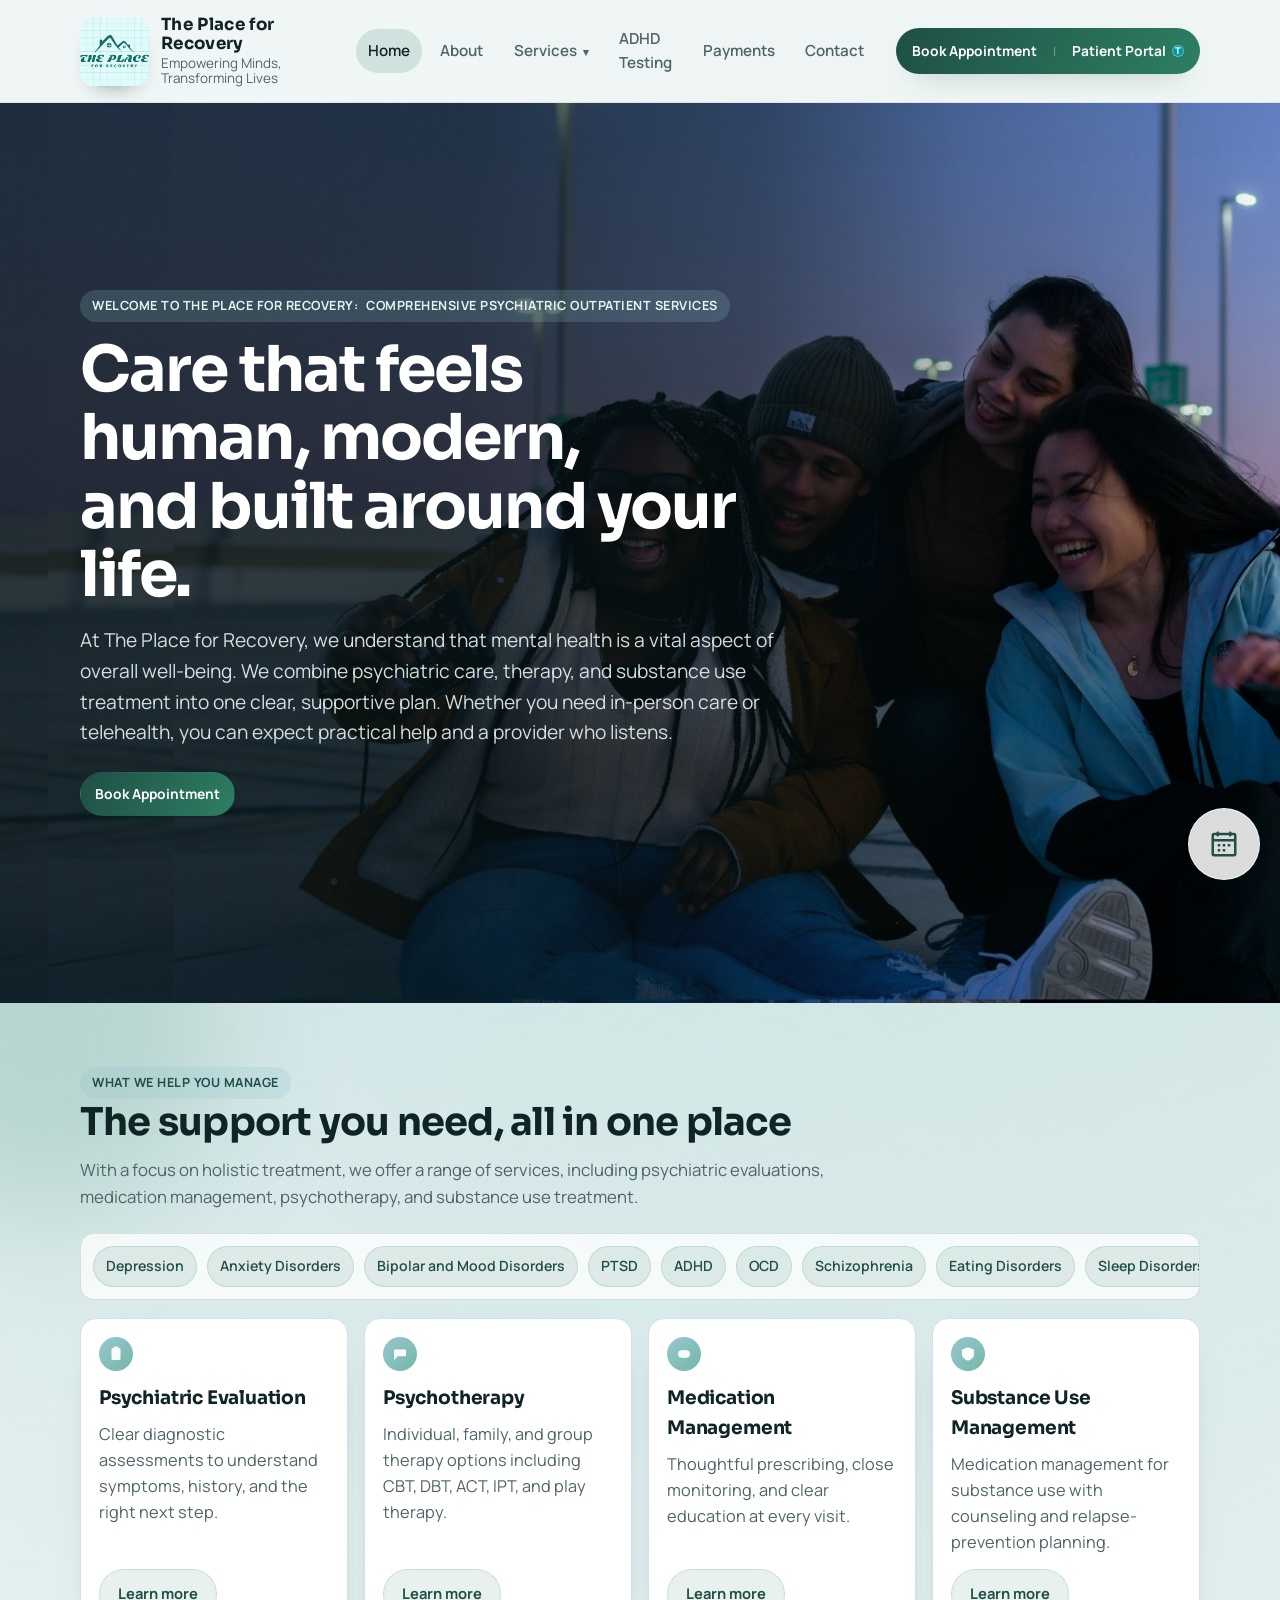
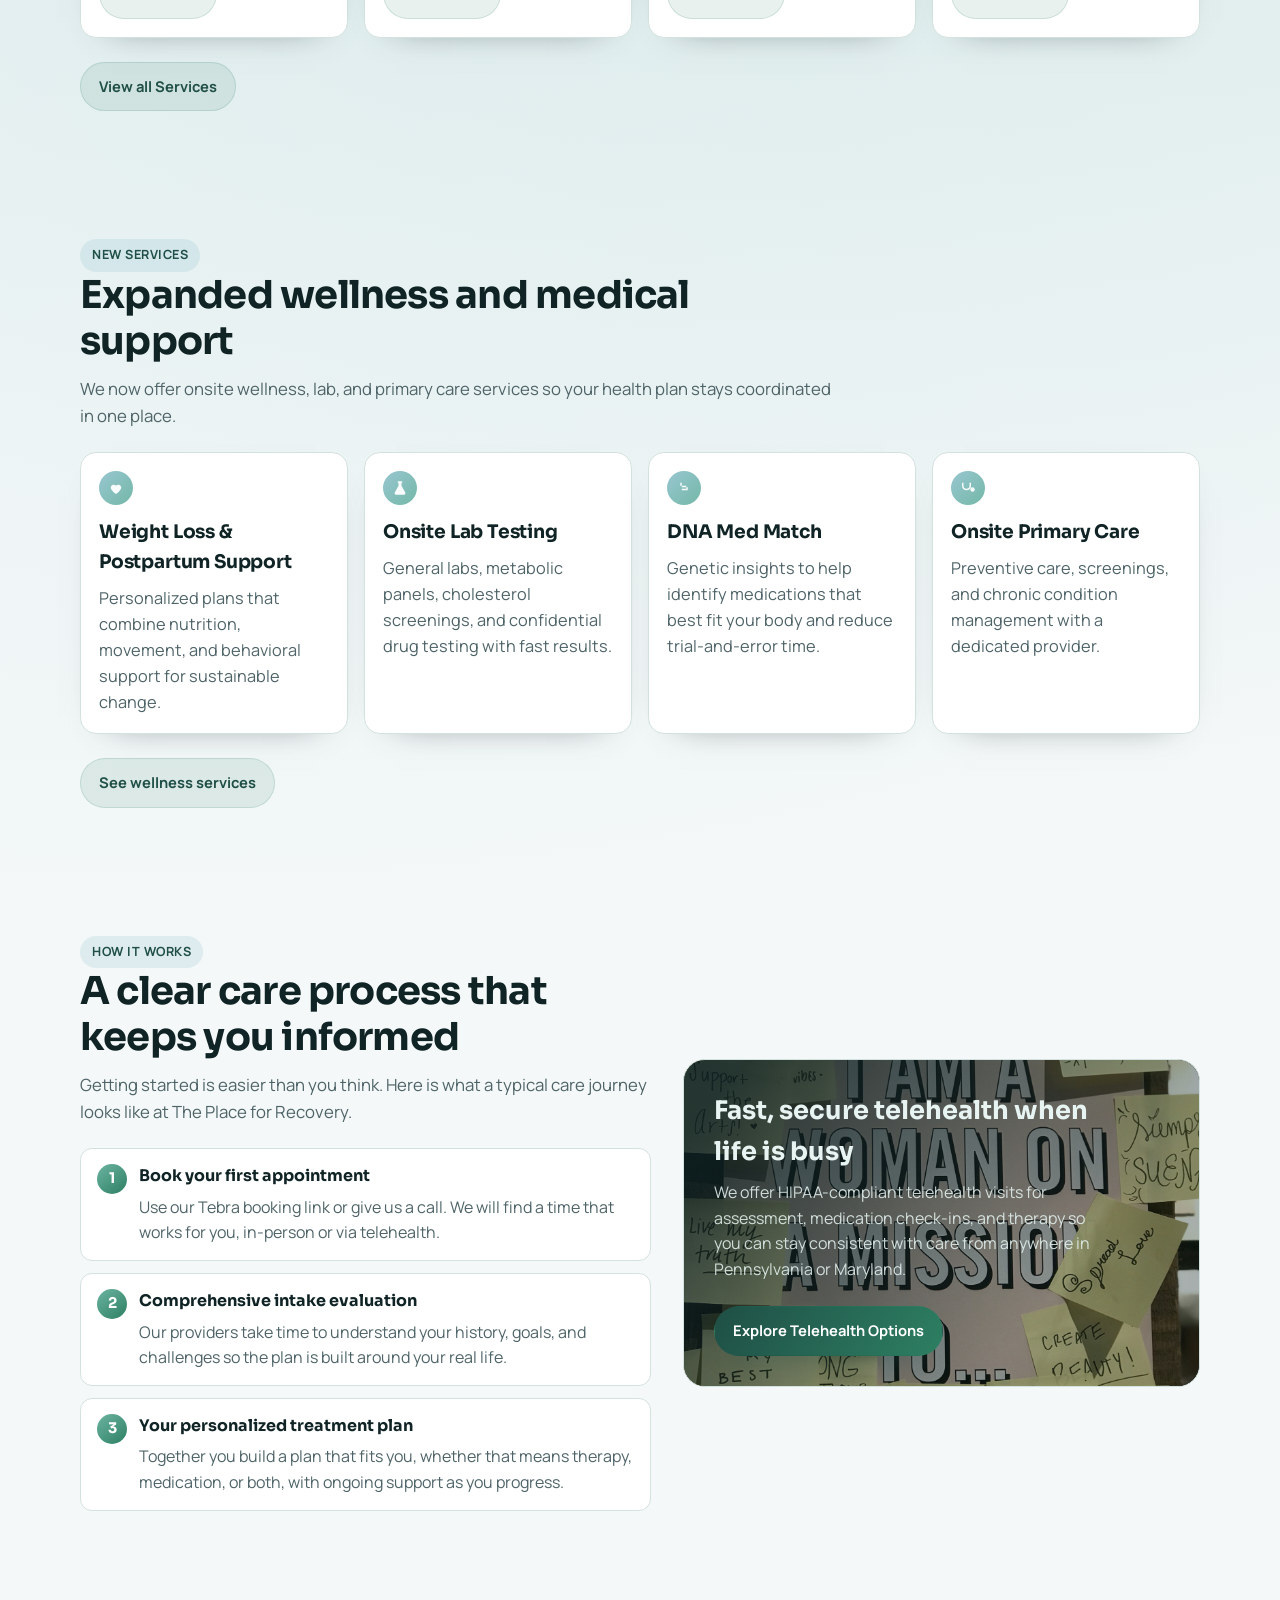
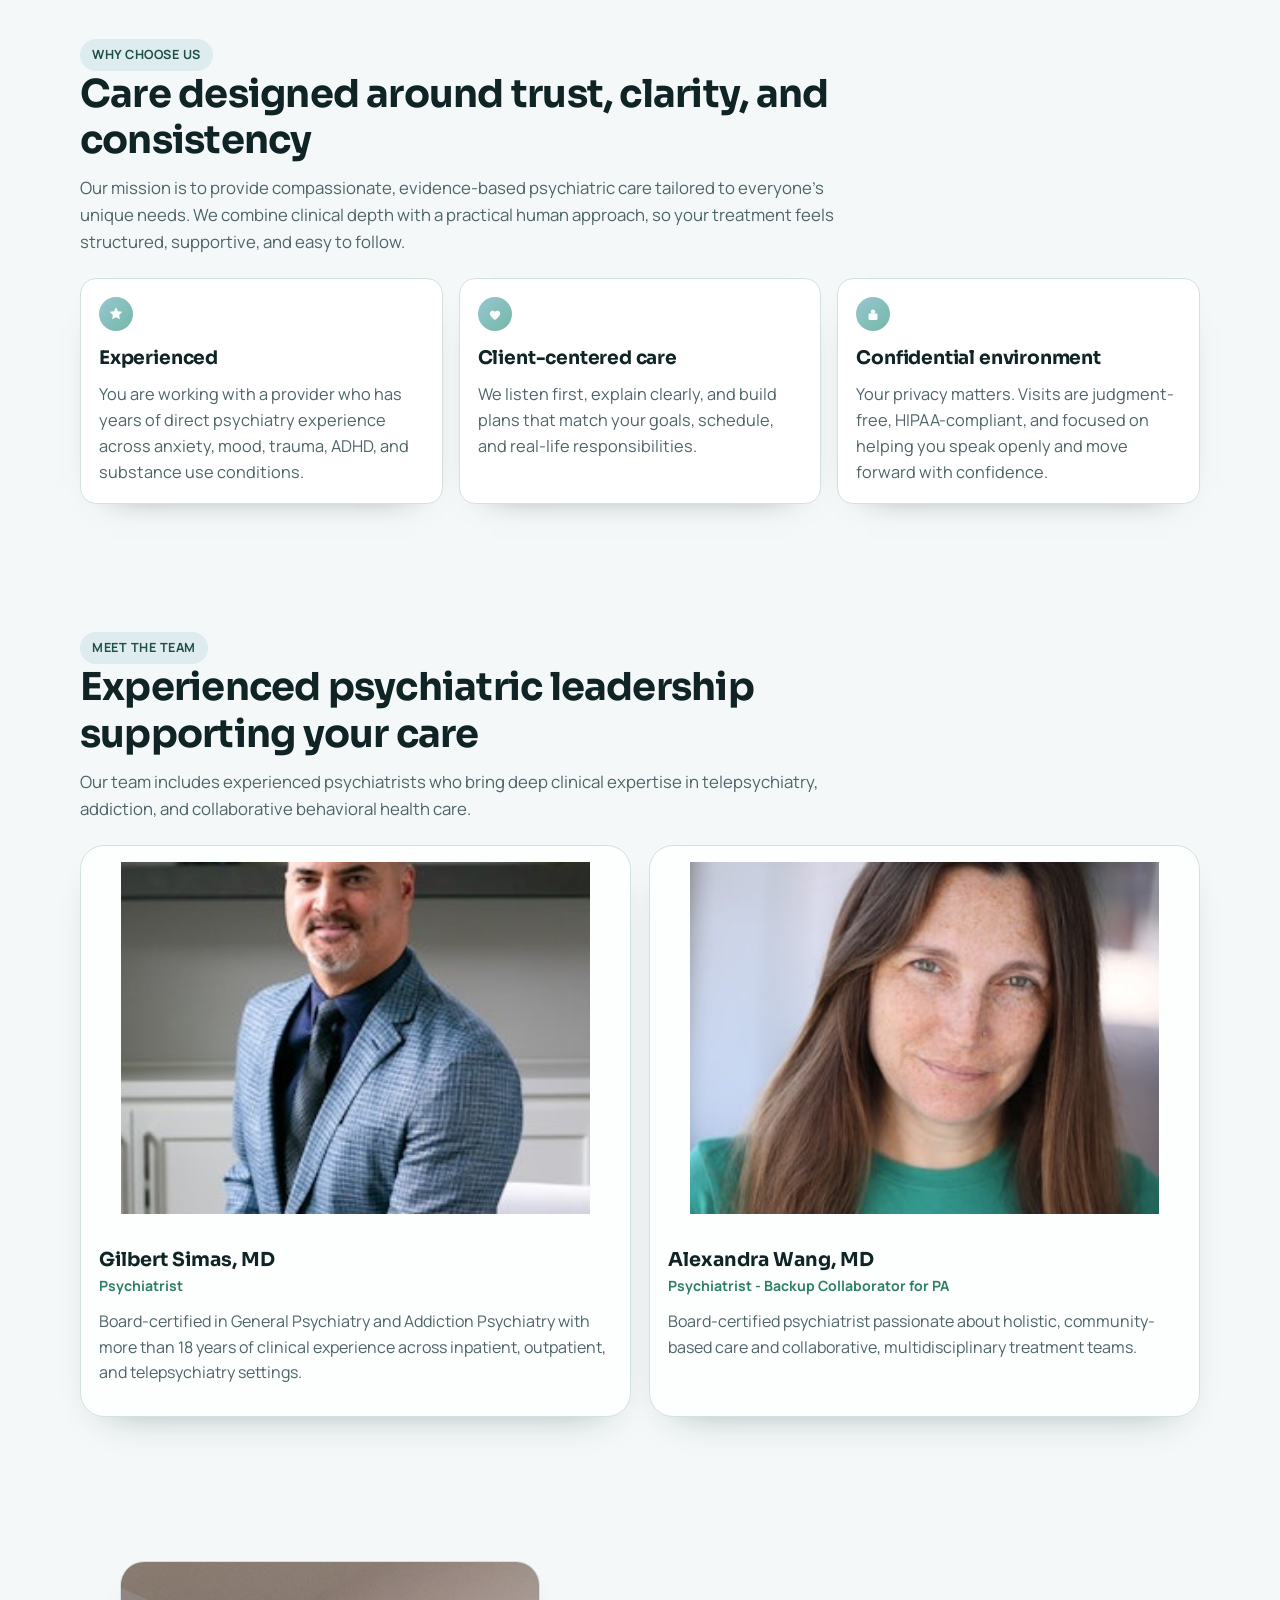
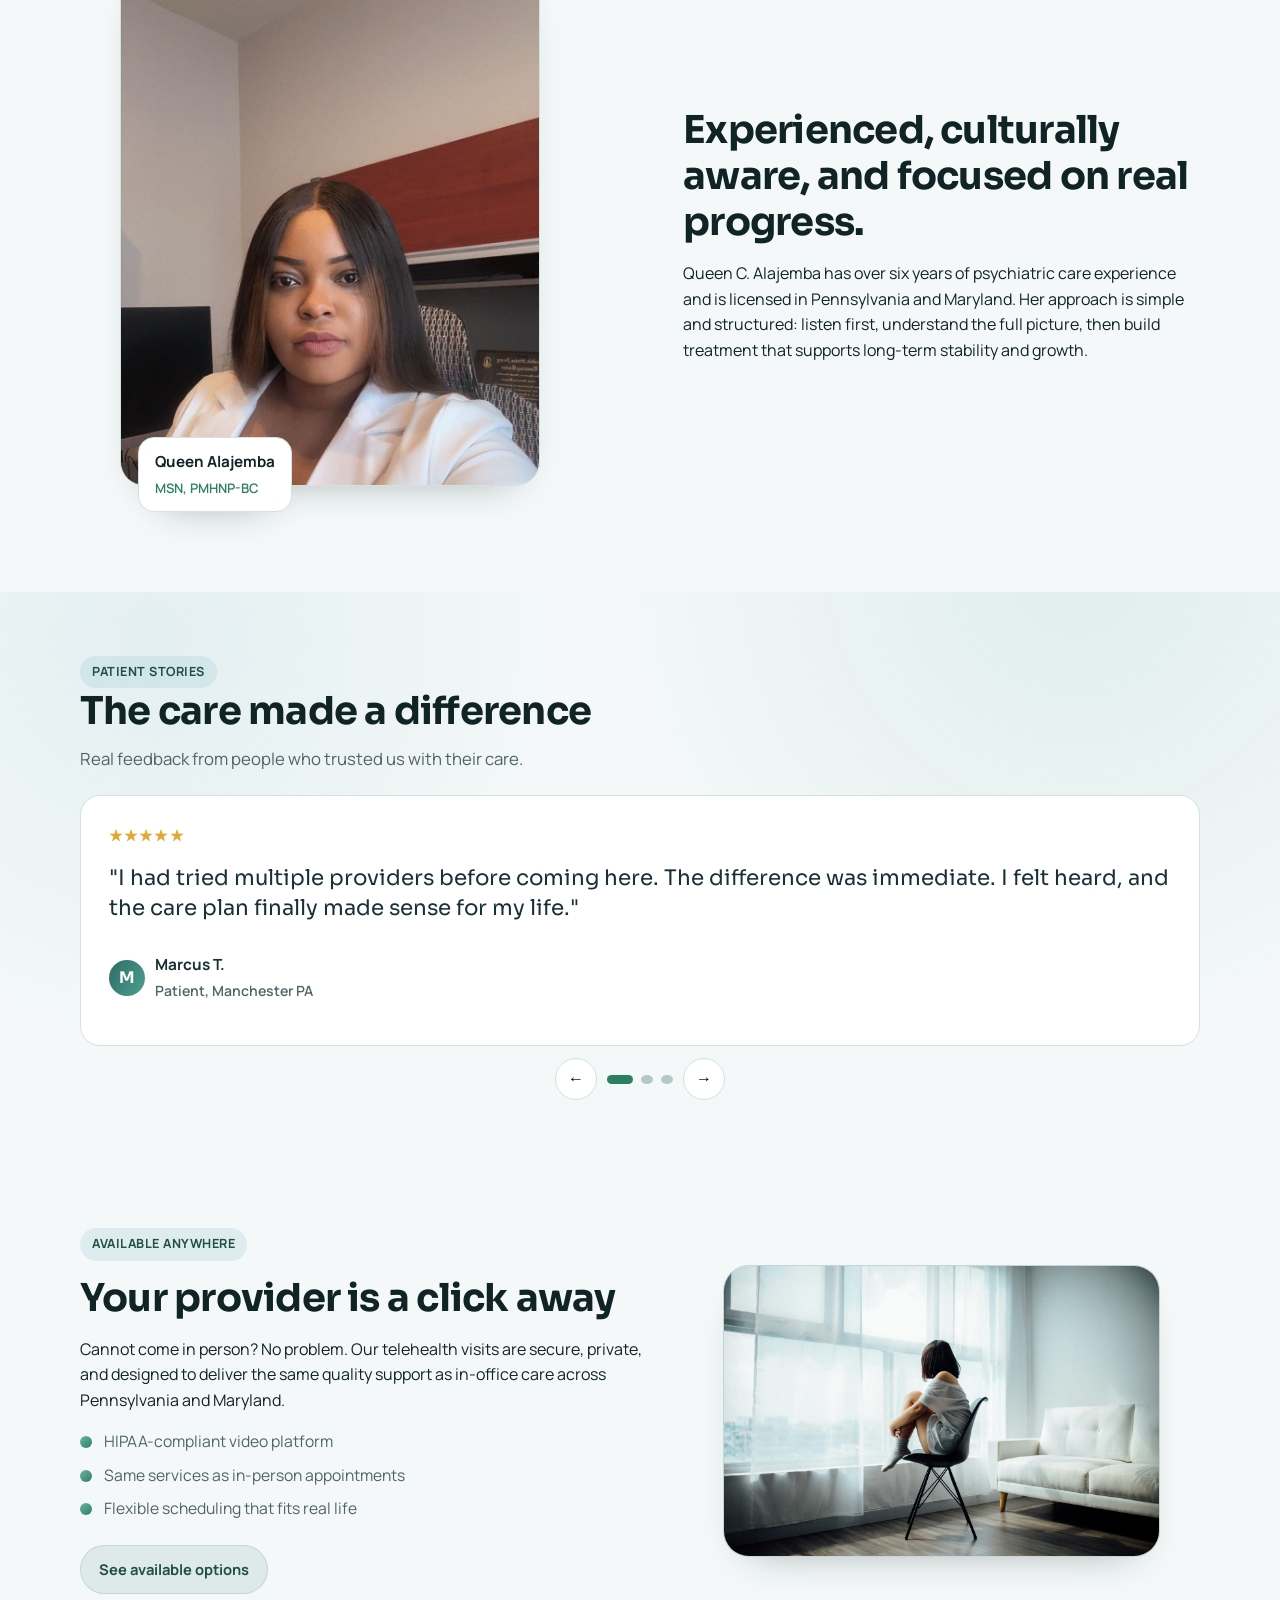
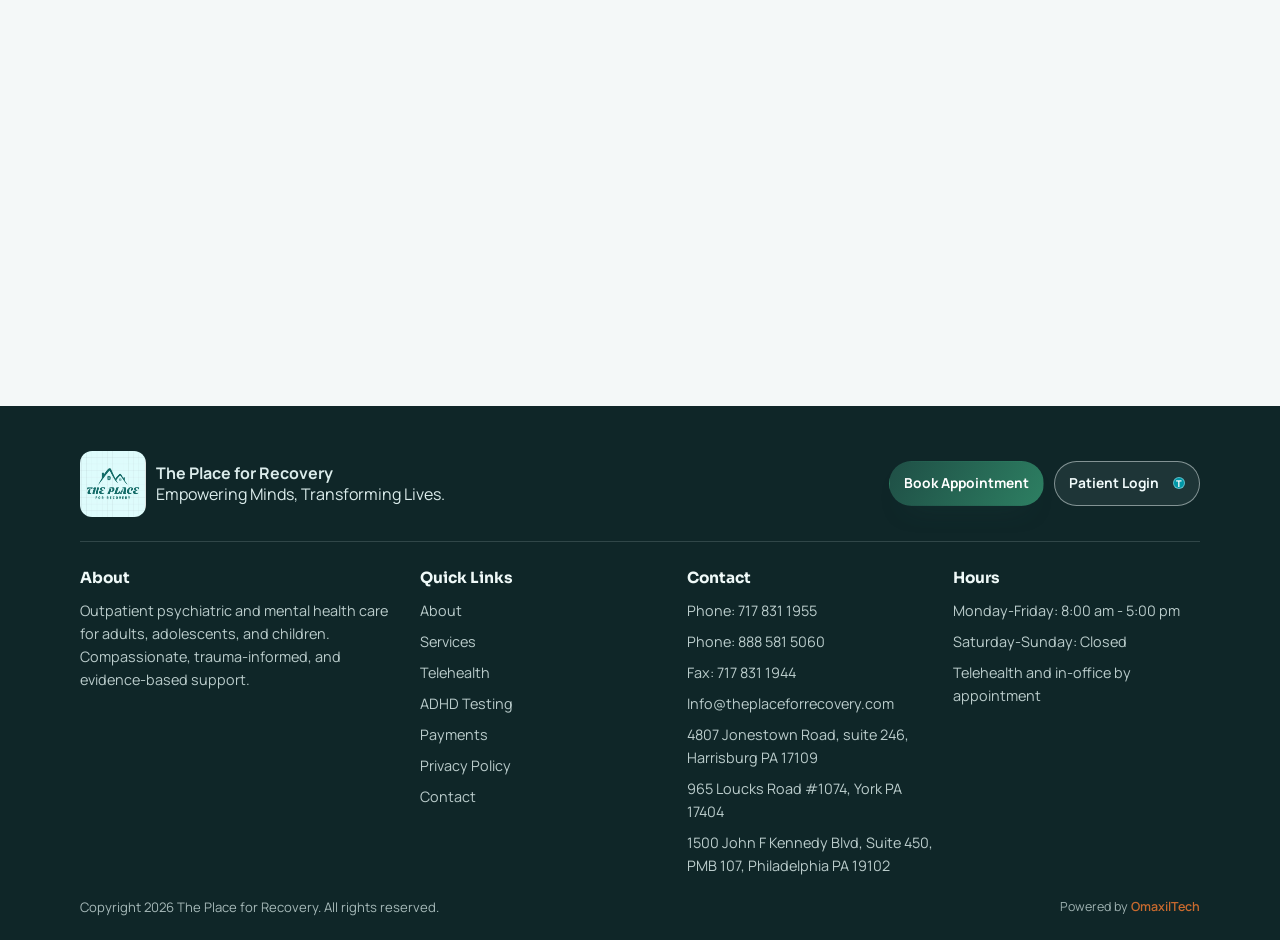
==== commit 5339340c: "Header CTA redesign, remove founder/provider-list text, clean up addresses - Header now shows Book A" ====
--- a/index.html
+++ b/index.html
@@ -71,7 +71,11 @@
           </nav>
 
           <div class="header-actions">
-            <a class="btn btn-primary nav-cta" href="#">Book Appointment</a>
+            <div class="nav-cta-group">
+              <a class="nav-cta-segment" href="#">Book Appointment</a>
+              <span class="nav-cta-divider" aria-hidden="true">|</span>
+              <a class="nav-cta-segment nav-cta-portal" href="#">Patient Portal</a>
+            </div>
             <button
               class="menu-toggle"
               type="button"
@@ -388,16 +392,12 @@
               </figcaption>
             </figure>
             <div data-reveal data-delay="1">
-              <span class="eyebrow">Meet the Founder</span>
               <h2 style="margin: 14px 0 10px">Experienced, culturally aware, and focused on real progress.</h2>
               <p>
                 Queen C. Alajemba has over six years of psychiatric care experience and is licensed in Pennsylvania and
                 Maryland. Her approach is simple and structured: listen first, understand the full picture, then build treatment
                 that supports long-term stability and growth.
               </p>
-              <div class="hero-actions">
-                <a class="btn btn-soft" href="about.html">Providers List</a>
-              </div>
             </div>
           </div>
         </section>
--- a/css/styles.css
+++ b/css/styles.css
@@ -320,6 +320,37 @@
   border-color: rgba(255, 255, 255, 0.42);
 }
 
+.nav-cta-group {
+  display: inline-flex;
+  align-items: center;
+  border-radius: 999px;
+  background: linear-gradient(120deg, var(--teal-900), var(--teal-700));
+  box-shadow: 0 14px 28px -20px rgba(31, 79, 70, 0.85);
+  overflow: hidden;
+}
+
+.nav-cta-group .nav-cta-segment {
+  display: inline-flex;
+  align-items: center;
+  padding: 12px 16px;
+  color: #ffffff;
+  font-weight: 700;
+  font-size: 0.86rem;
+  white-space: nowrap;
+  transition: background-color 0.2s ease;
+}
+
+.nav-cta-group .nav-cta-segment:hover,
+.nav-cta-group .nav-cta-segment:focus-visible {
+  background-color: rgba(255, 255, 255, 0.14);
+}
+
+.nav-cta-divider {
+  color: rgba(255, 255, 255, 0.4);
+  font-size: 0.8rem;
+  line-height: 1;
+}
+
 body[data-page="home"] .booking-button {
   background-color: rgba(255, 255, 255, 0.86) !important;
   color: var(--teal-900) !important;
@@ -744,6 +775,53 @@
 .card-actions {
   margin-top: auto;
   padding-top: 14px;
+}
+
+.address-list {
+  display: grid;
+  gap: 14px;
+}
+
+.address-item {
+  display: flex;
+  align-items: flex-start;
+  gap: 10px;
+  padding-top: 14px;
+  border-top: 1px solid var(--border);
+}
+
+.address-item:first-child {
+  padding-top: 0;
+  border-top: none;
+}
+
+.address-pin {
+  flex: none;
+  width: 26px;
+  height: 26px;
+  margin-top: 2px;
+  border-radius: 50%;
+  display: grid;
+  place-items: center;
+  background: linear-gradient(135deg, rgba(141, 192, 204, 0.9), rgba(108, 180, 162, 0.95));
+}
+
+.address-pin svg {
+  width: 13px;
+  height: 13px;
+  fill: #ffffff;
+}
+
+.address-item strong {
+  display: block;
+  font-size: 0.95rem;
+  margin-bottom: 2px;
+}
+
+.address-item p {
+  margin: 0;
+  font-size: 0.9rem;
+  color: var(--muted);
 }
 
 .section-cta {
@@ -1797,7 +1875,7 @@
 
 @media (max-width: 1020px) {
   .nav-desktop,
-  .nav-cta {
+  .nav-cta-group {
     display: none;
   }
 
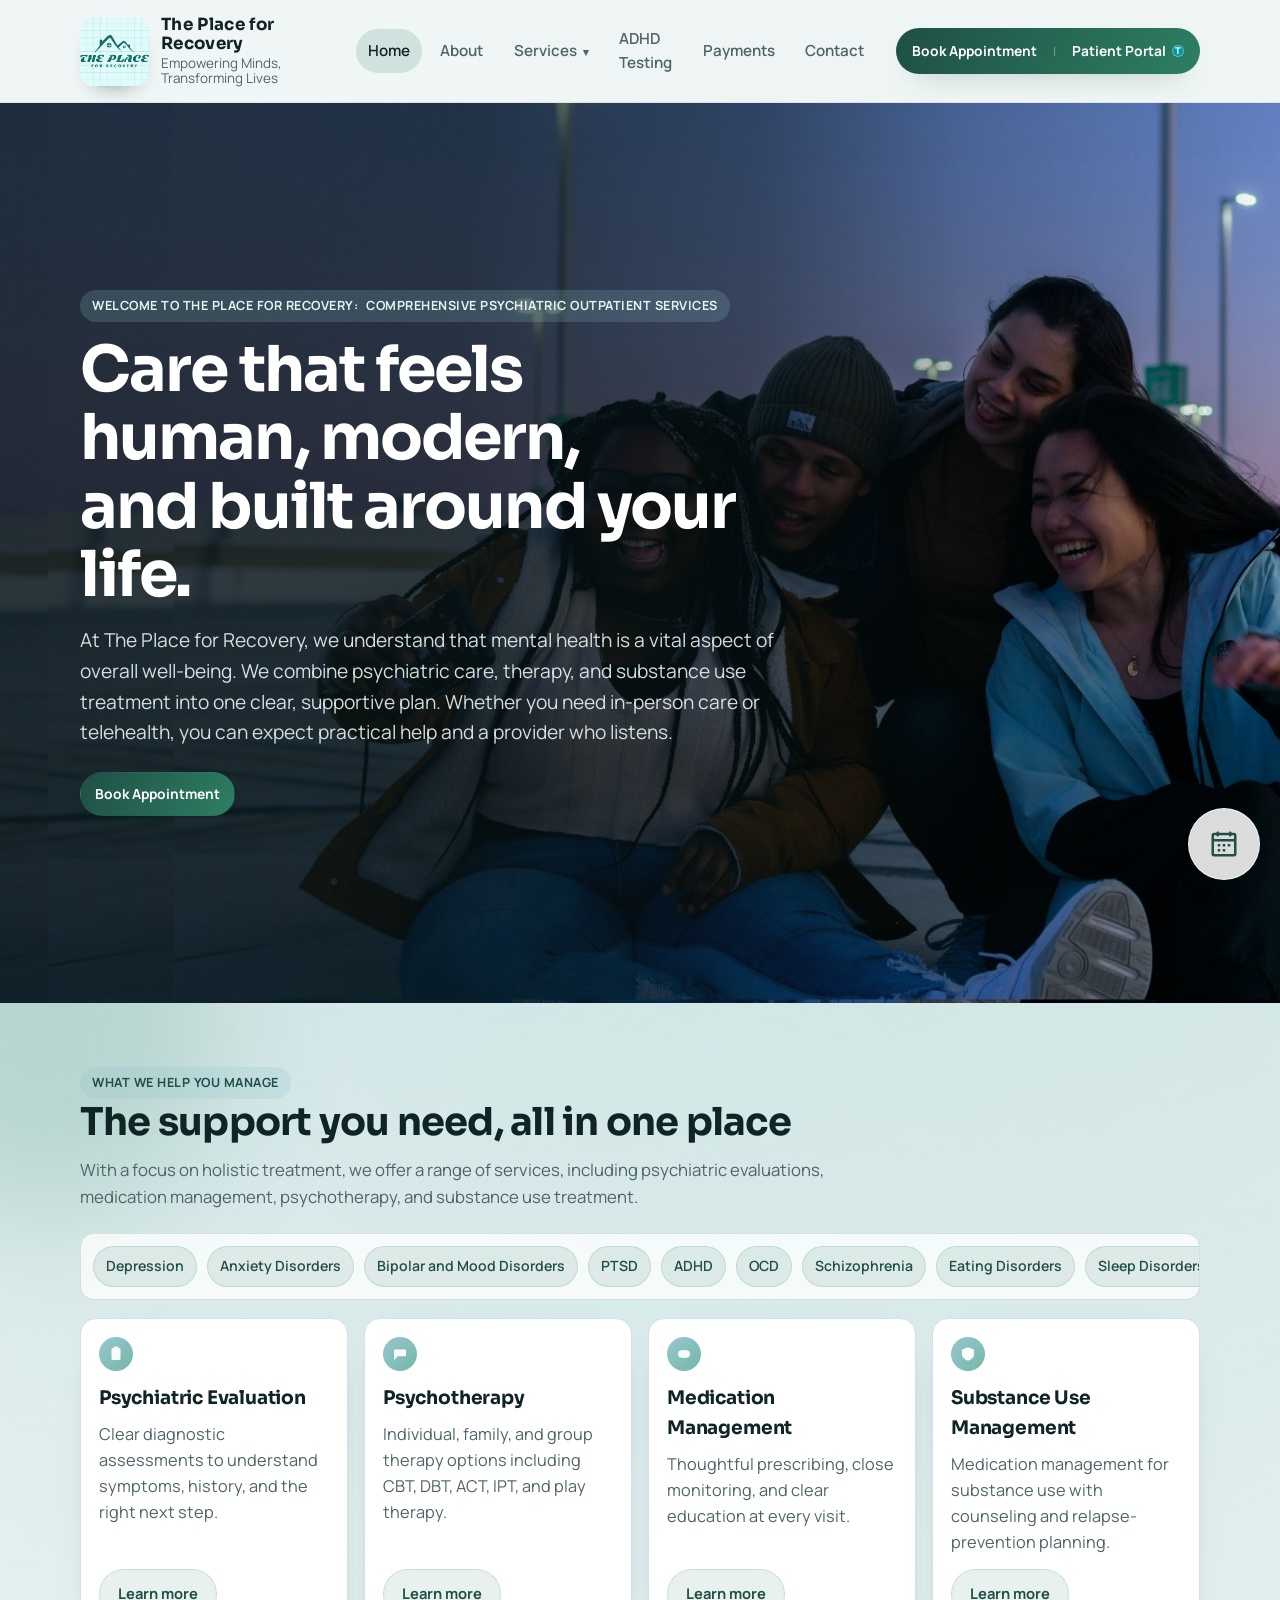
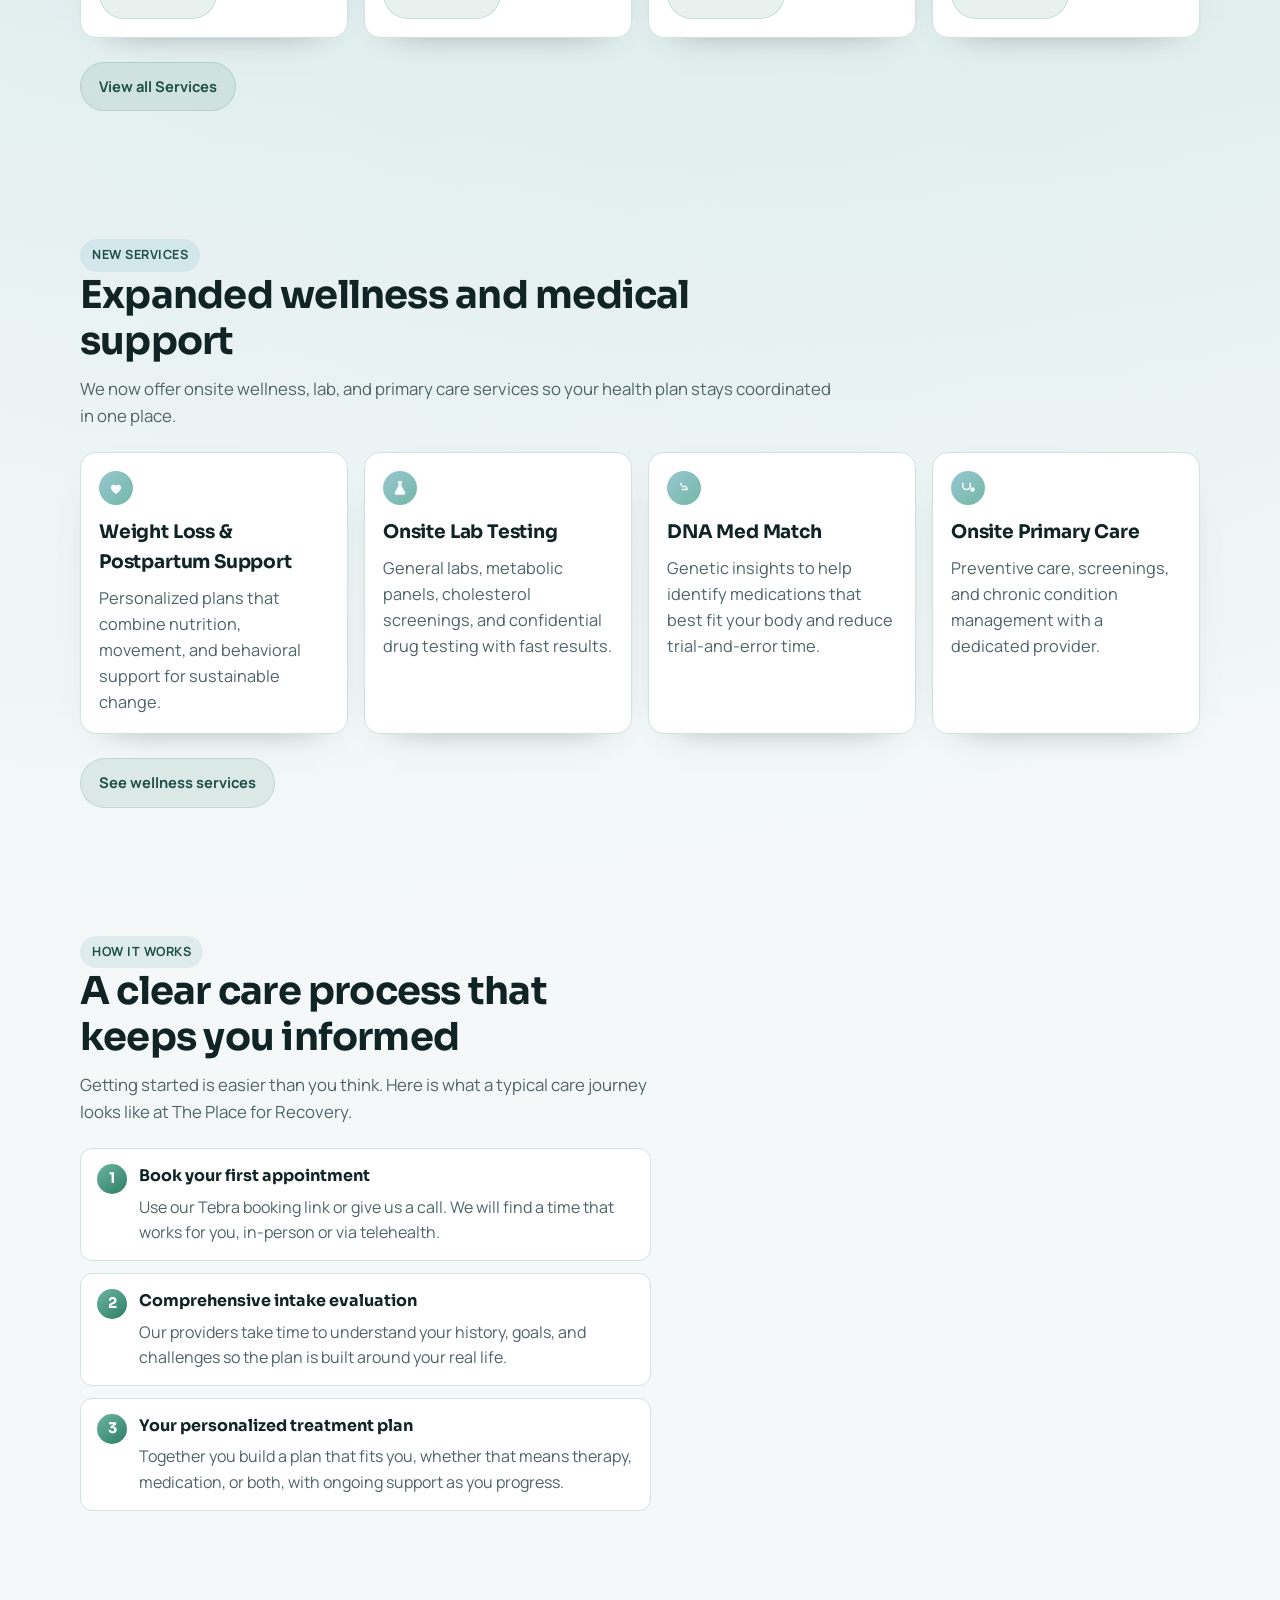
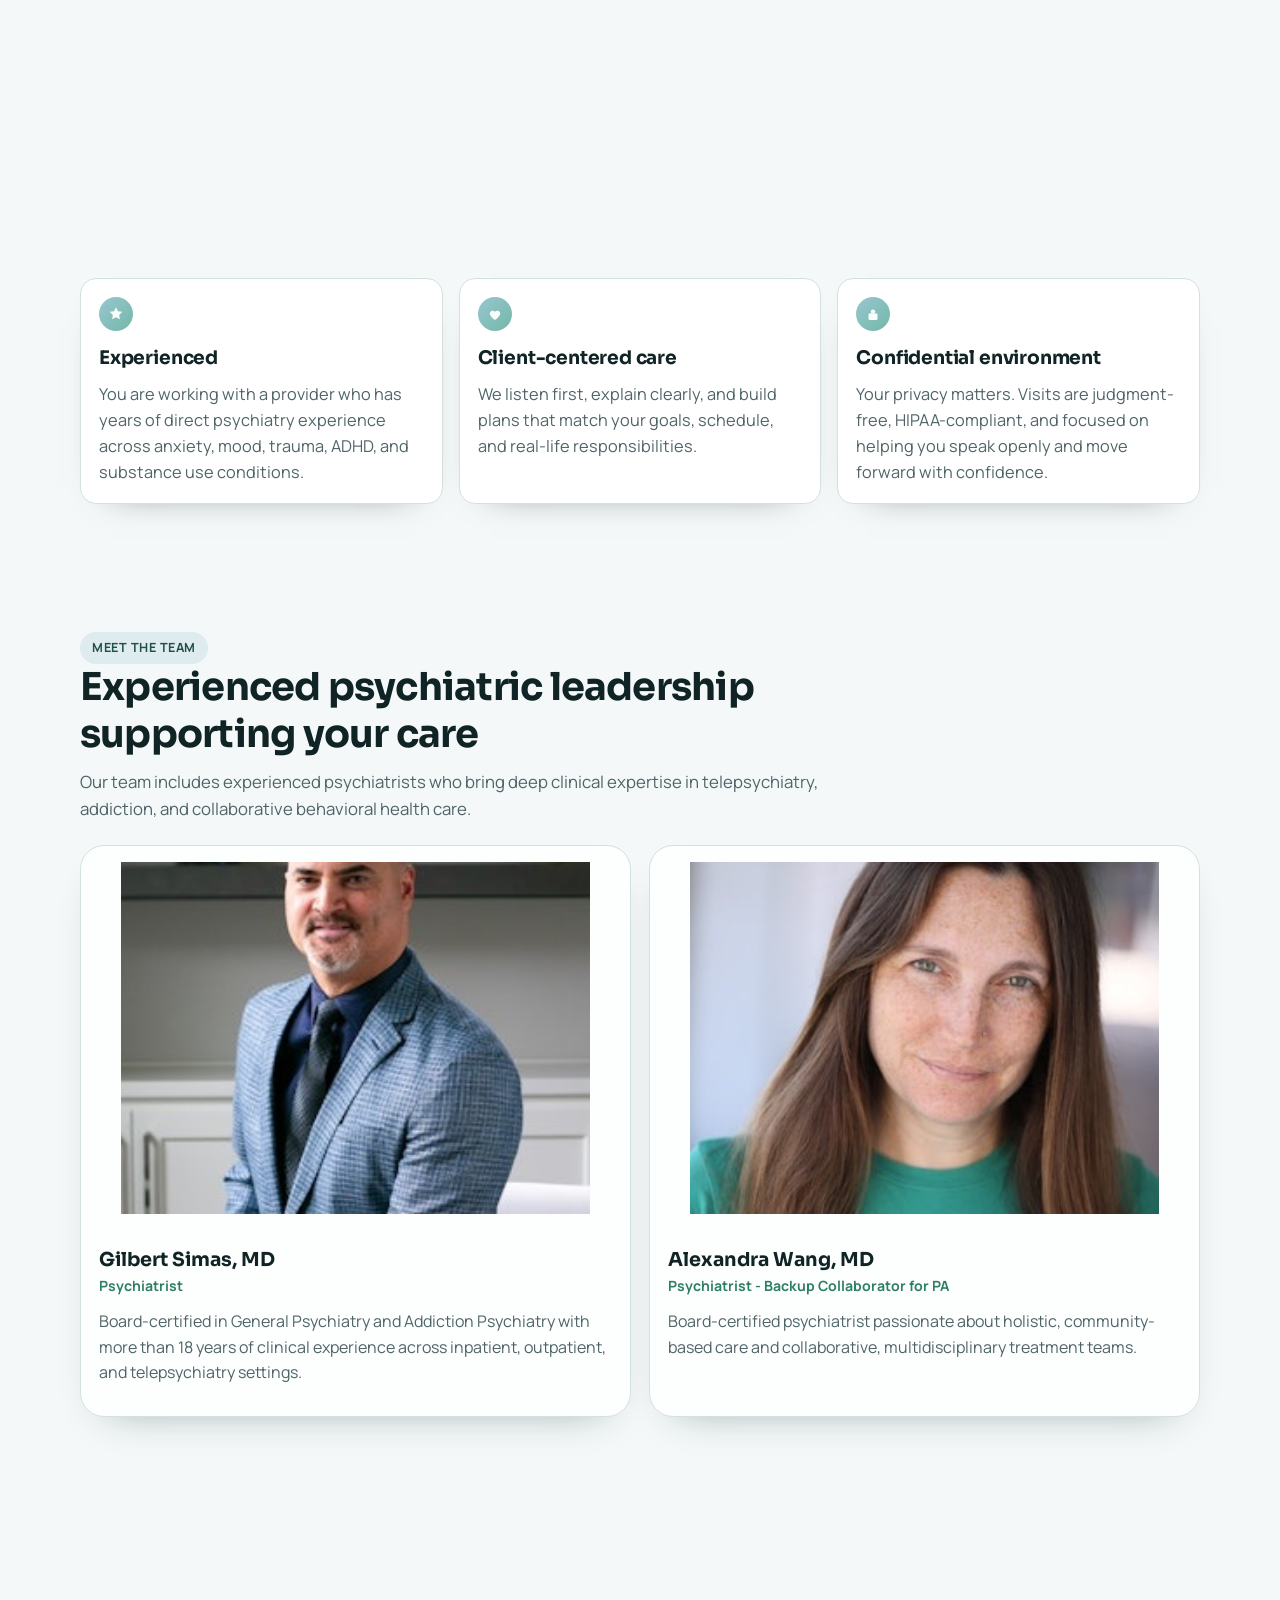
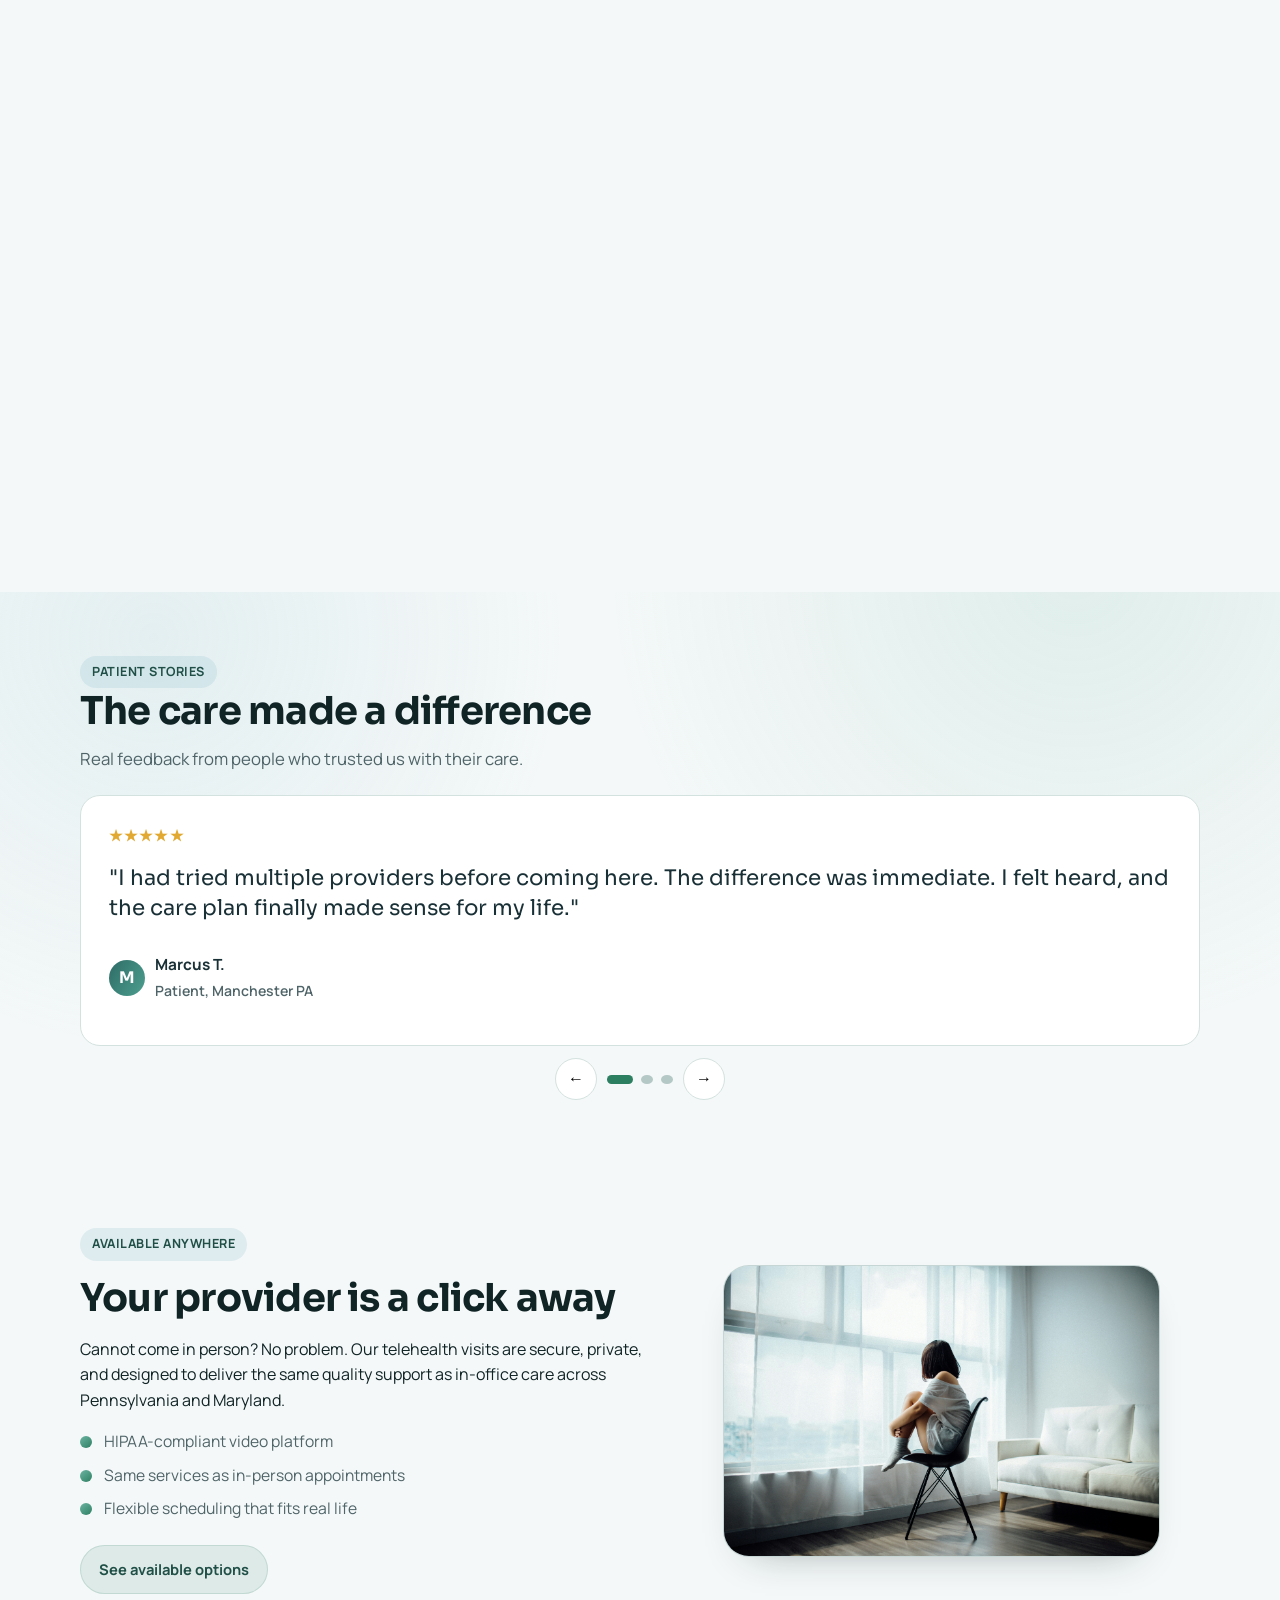
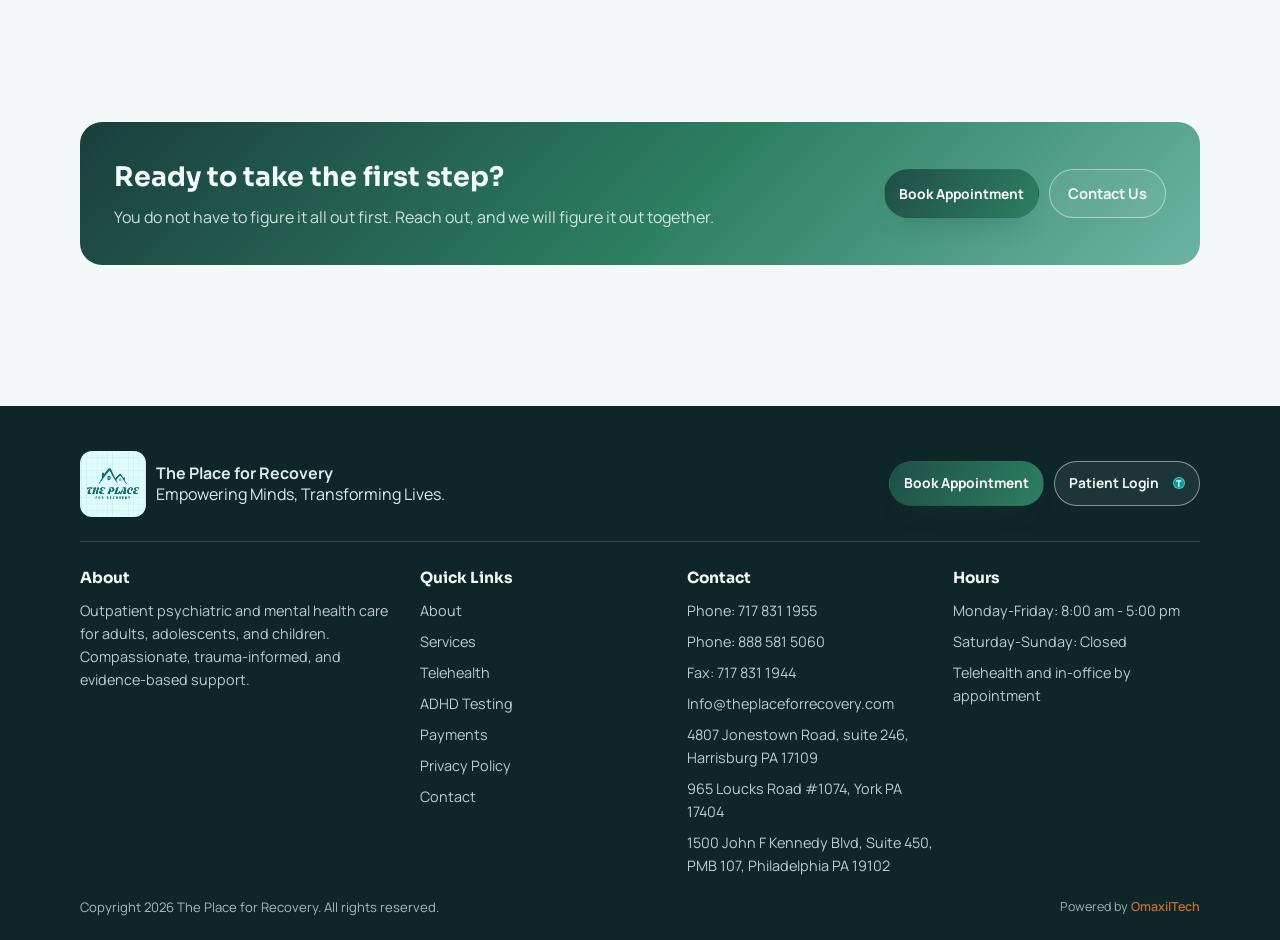
==== commit 83021286: "Fix Patient Portal opening as iframe on mobile Three Patient Portal / Patient Login buttons (homepag" ====
--- a/index.html
+++ b/index.html
@@ -127,7 +127,7 @@
               </p>
               <div class="hero-actions">
                 <a class="btn btn-primary" href="#">Book Appointment</a>
-                <a class="btn btn-soft hero-mobile-portal" href="#" data-login-launch="true">Patient Portal</a>
+                <a class="btn btn-soft hero-mobile-portal" href="https://portal.kareo.com/app/new/login" target="_blank" rel="noopener">Patient Portal</a>
               </div>
             </div>
           </article>
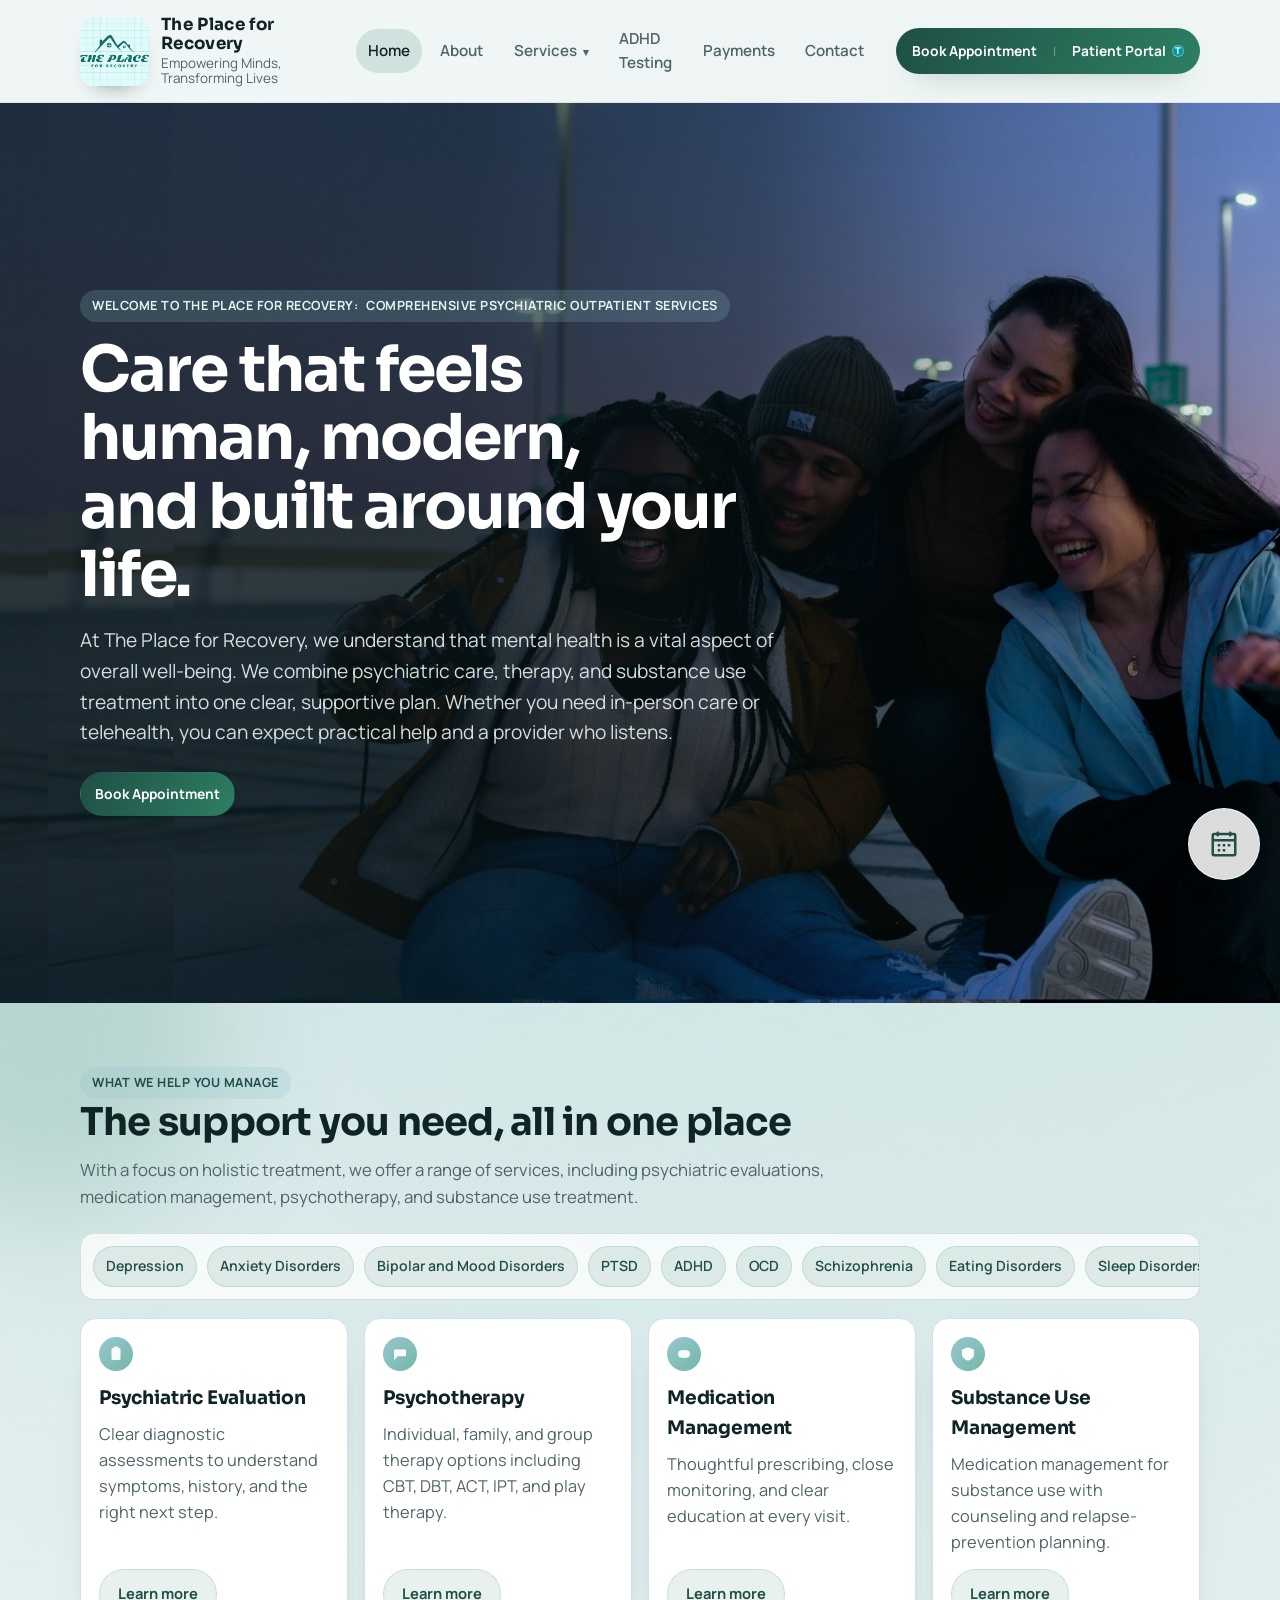
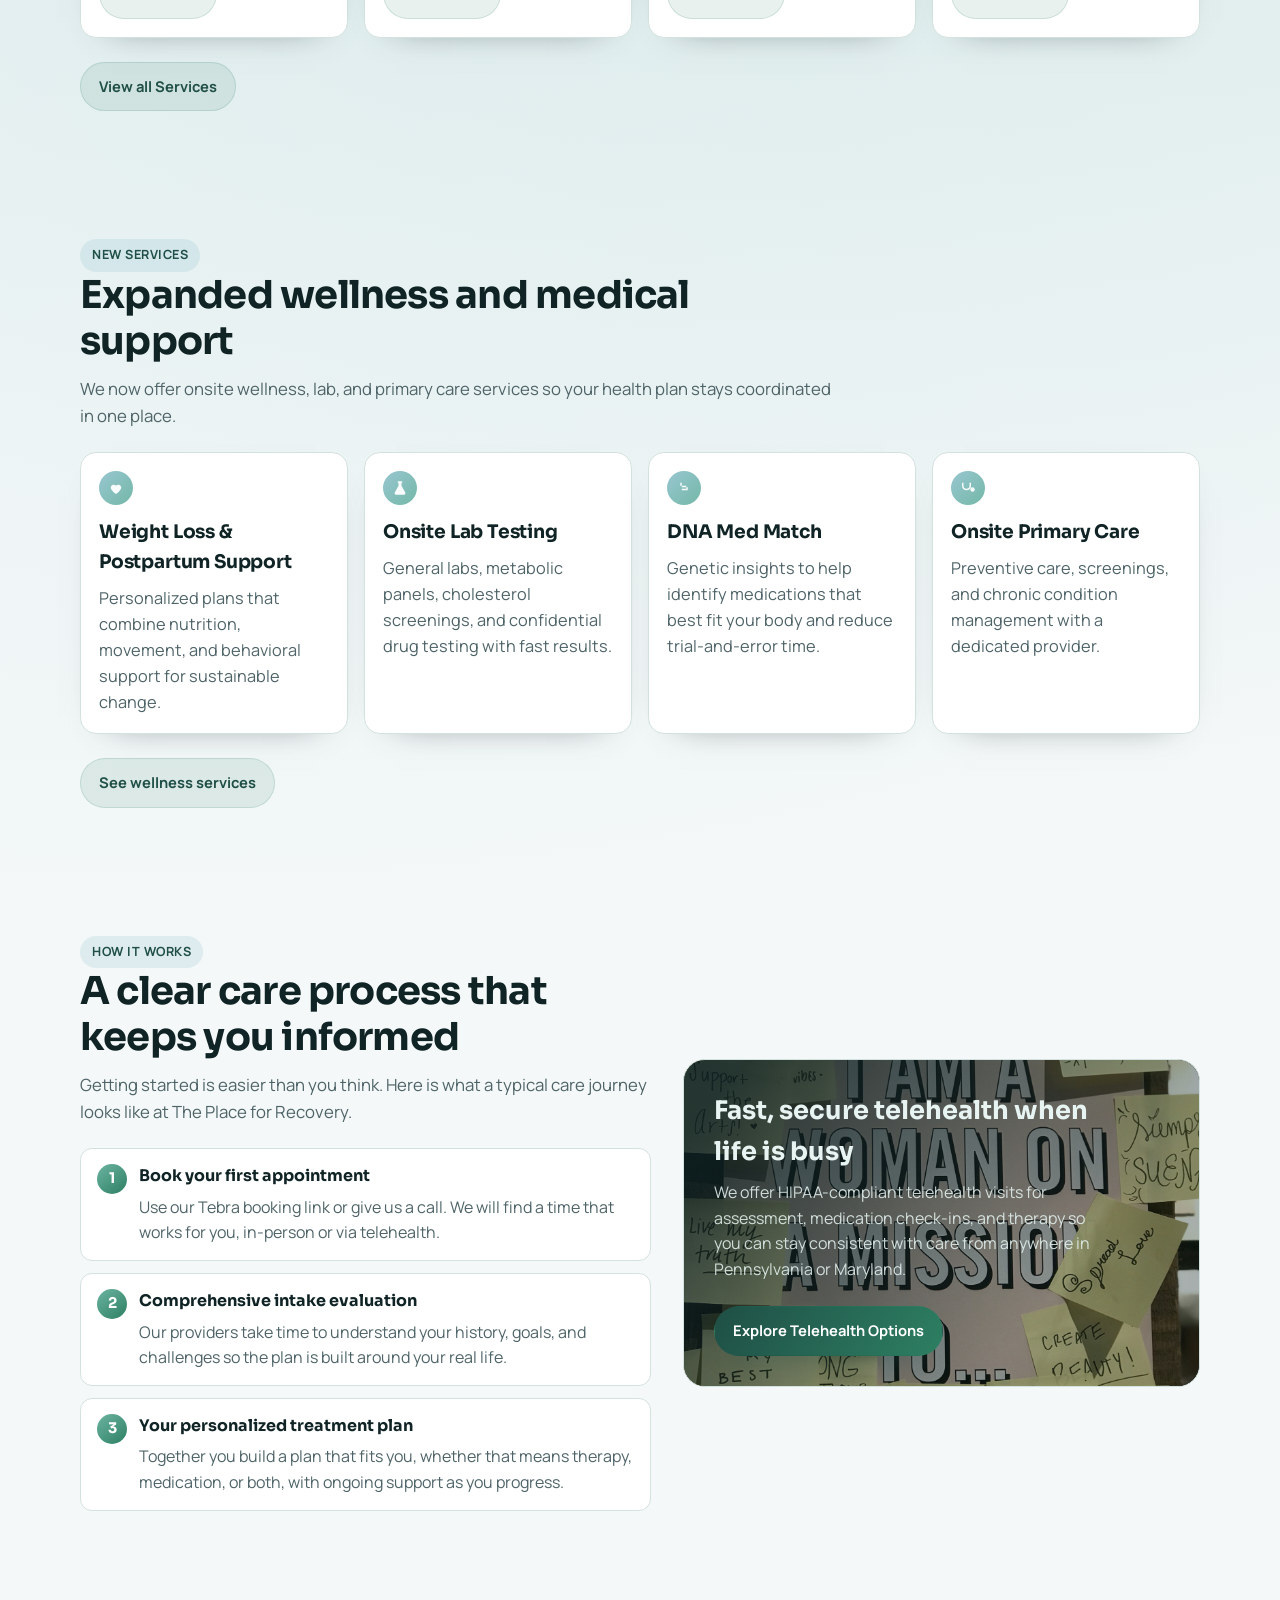
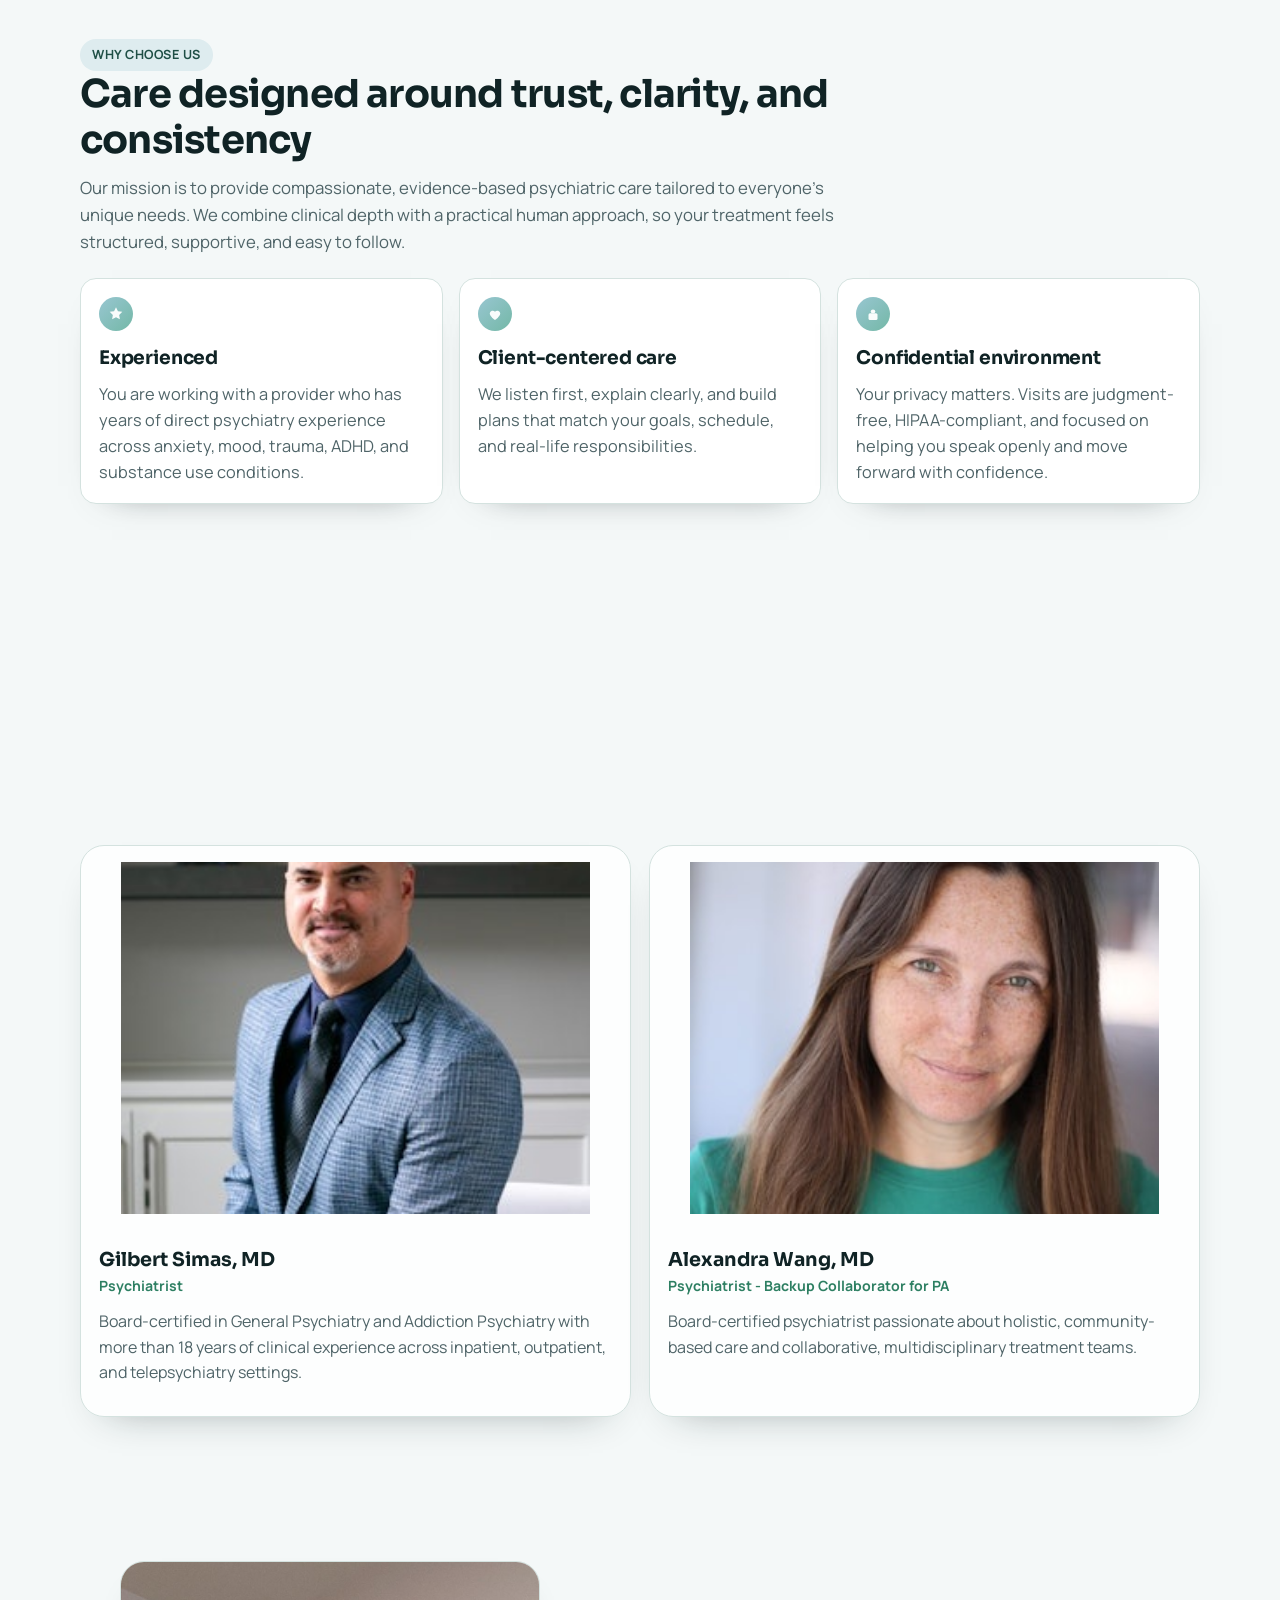
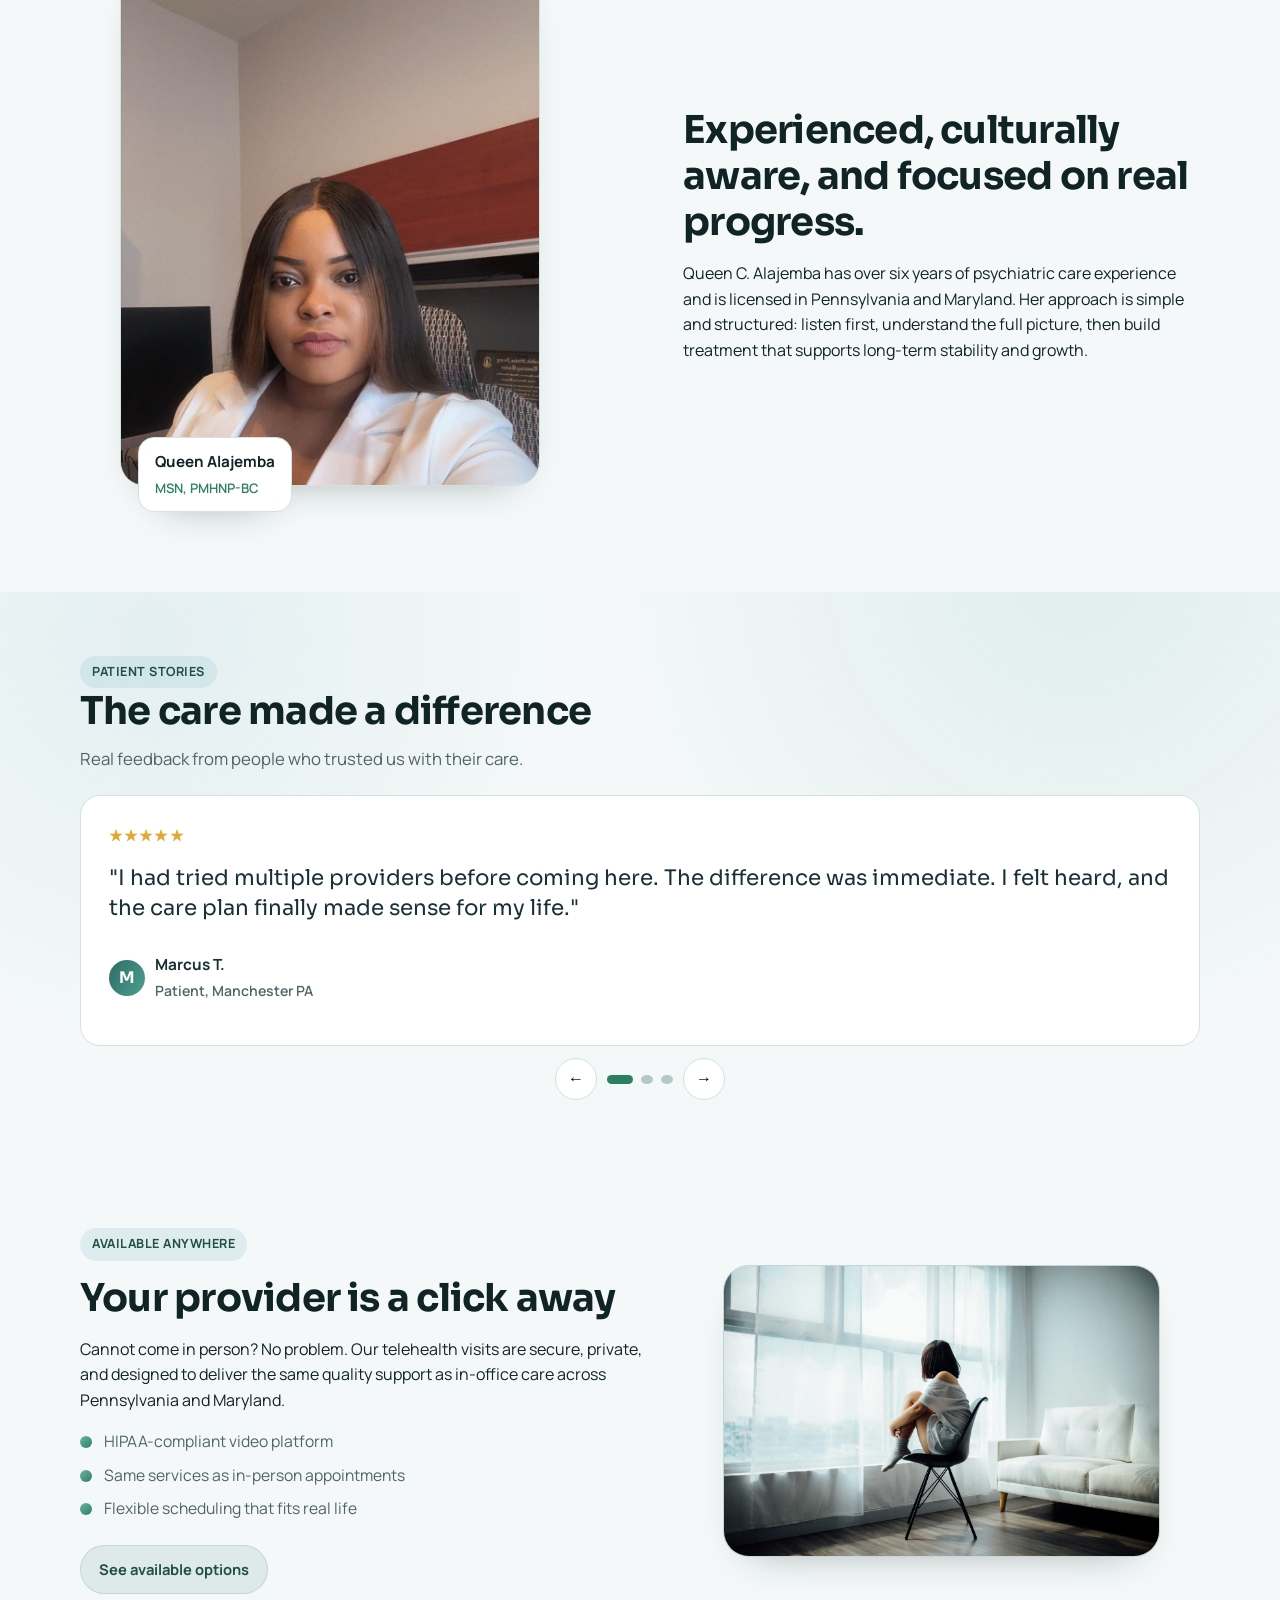
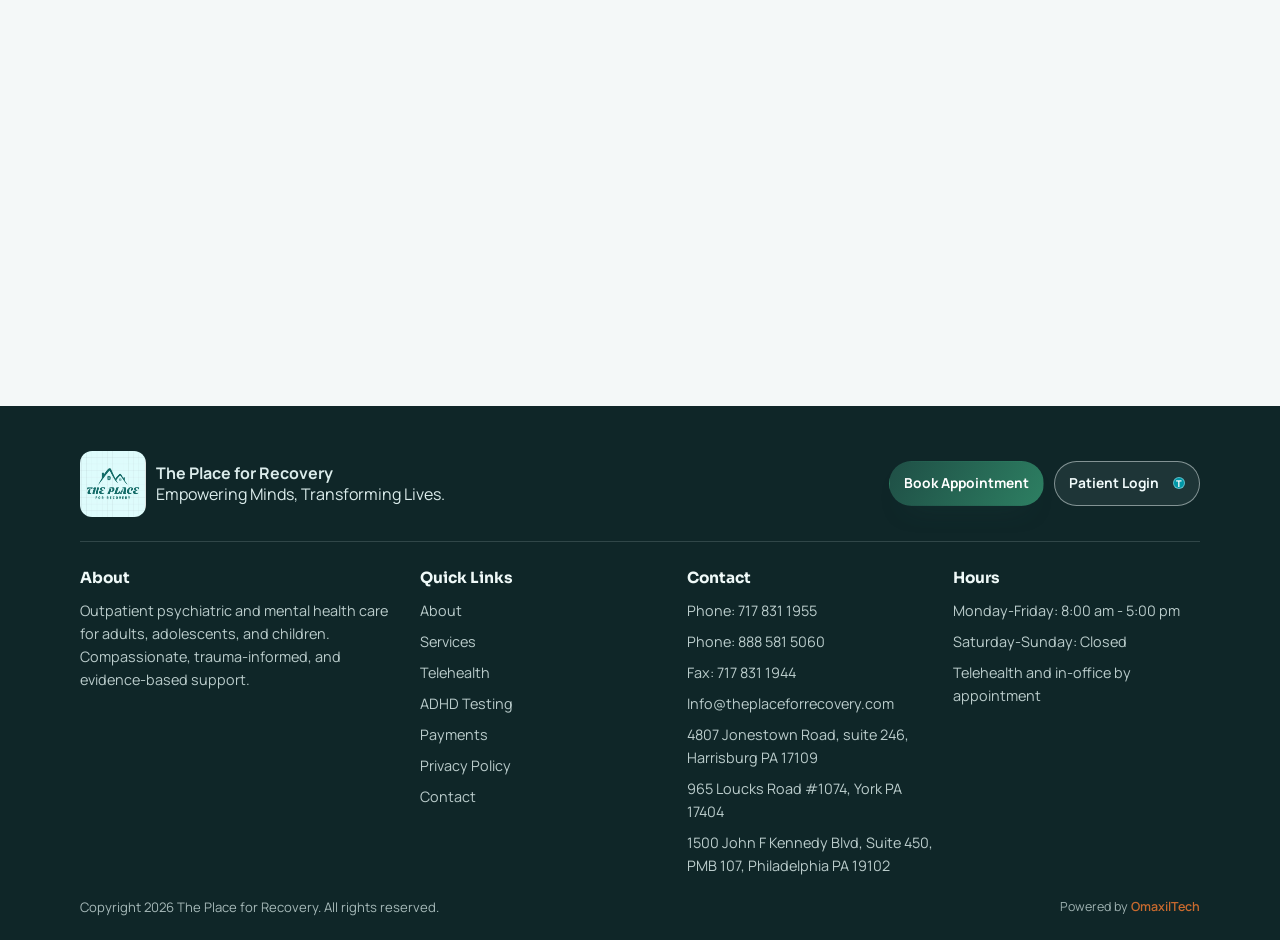
==== commit d795f484: "Add SEO essentials: sitemap, robots.txt, structured data, canonicals Site was not indexed by Google " ====
--- a/index.html
+++ b/index.html
@@ -8,6 +8,81 @@
     'https://www.googletagmanager.com/gtm.js?id='+i+dl;f.parentNode.insertBefore(j,f);
     })(window,document,'script','dataLayer','GTM-PWMWR3NL');</script>
     <!-- End Google Tag Manager -->
+    <link rel="canonical" href="https://www.theplaceforrecovery.com/" />
+    <script type="application/ld+json">
+{
+  "@context": "https://schema.org",
+  "@type": "MedicalBusiness",
+  "name": "The Place for Recovery",
+  "url": "https://www.theplaceforrecovery.com/",
+  "logo": "https://www.theplaceforrecovery.com/assets/images/newlogo.jpg",
+  "image": "https://www.theplaceforrecovery.com/assets/images/newlogo.jpg",
+  "description": "Outpatient psychiatric and mental health practice providing psychiatric evaluation, medication management, psychotherapy, substance use treatment, ADHD testing, and telehealth in Pennsylvania and Maryland.",
+  "telephone": "+1-717-831-1955",
+  "email": "Info@theplaceforrecovery.com",
+  "medicalSpecialty": [
+    "Psychiatric",
+    "Psychotherapy",
+    "Addiction Medicine"
+  ],
+  "address": {
+    "@type": "PostalAddress",
+    "streetAddress": "4807 Jonestown Road, Suite 246",
+    "addressLocality": "Harrisburg",
+    "addressRegion": "PA",
+    "postalCode": "17109",
+    "addressCountry": "US"
+  },
+  "areaServed": [
+    {
+      "@type": "City",
+      "name": "Harrisburg, PA"
+    },
+    {
+      "@type": "City",
+      "name": "York, PA"
+    },
+    {
+      "@type": "City",
+      "name": "Philadelphia, PA"
+    },
+    {
+      "@type": "State",
+      "name": "Pennsylvania"
+    },
+    {
+      "@type": "State",
+      "name": "Maryland"
+    }
+  ],
+  "founder": {
+    "@type": "Person",
+    "name": "Queen Alajemba",
+    "honorificSuffix": "MSN, PMHNP-BC",
+    "jobTitle": "Psychiatric Mental Health Nurse Practitioner"
+  },
+  "employee": [
+    {
+      "@type": "Person",
+      "name": "Queen Alajemba",
+      "honorificSuffix": "MSN, PMHNP-BC",
+      "jobTitle": "Psychiatric Mental Health Nurse Practitioner"
+    },
+    {
+      "@type": "Physician",
+      "name": "Gilbert Simas",
+      "honorificSuffix": "MD",
+      "jobTitle": "Psychiatrist"
+    },
+    {
+      "@type": "Physician",
+      "name": "Alexandra Wang",
+      "honorificSuffix": "MD",
+      "jobTitle": "Psychiatrist"
+    }
+  ]
+}
+    </script>
     <meta charset="UTF-8" />
     <meta name="viewport" content="width=device-width, initial-scale=1.0" />
     <title>The Place for Recovery | Home</title>
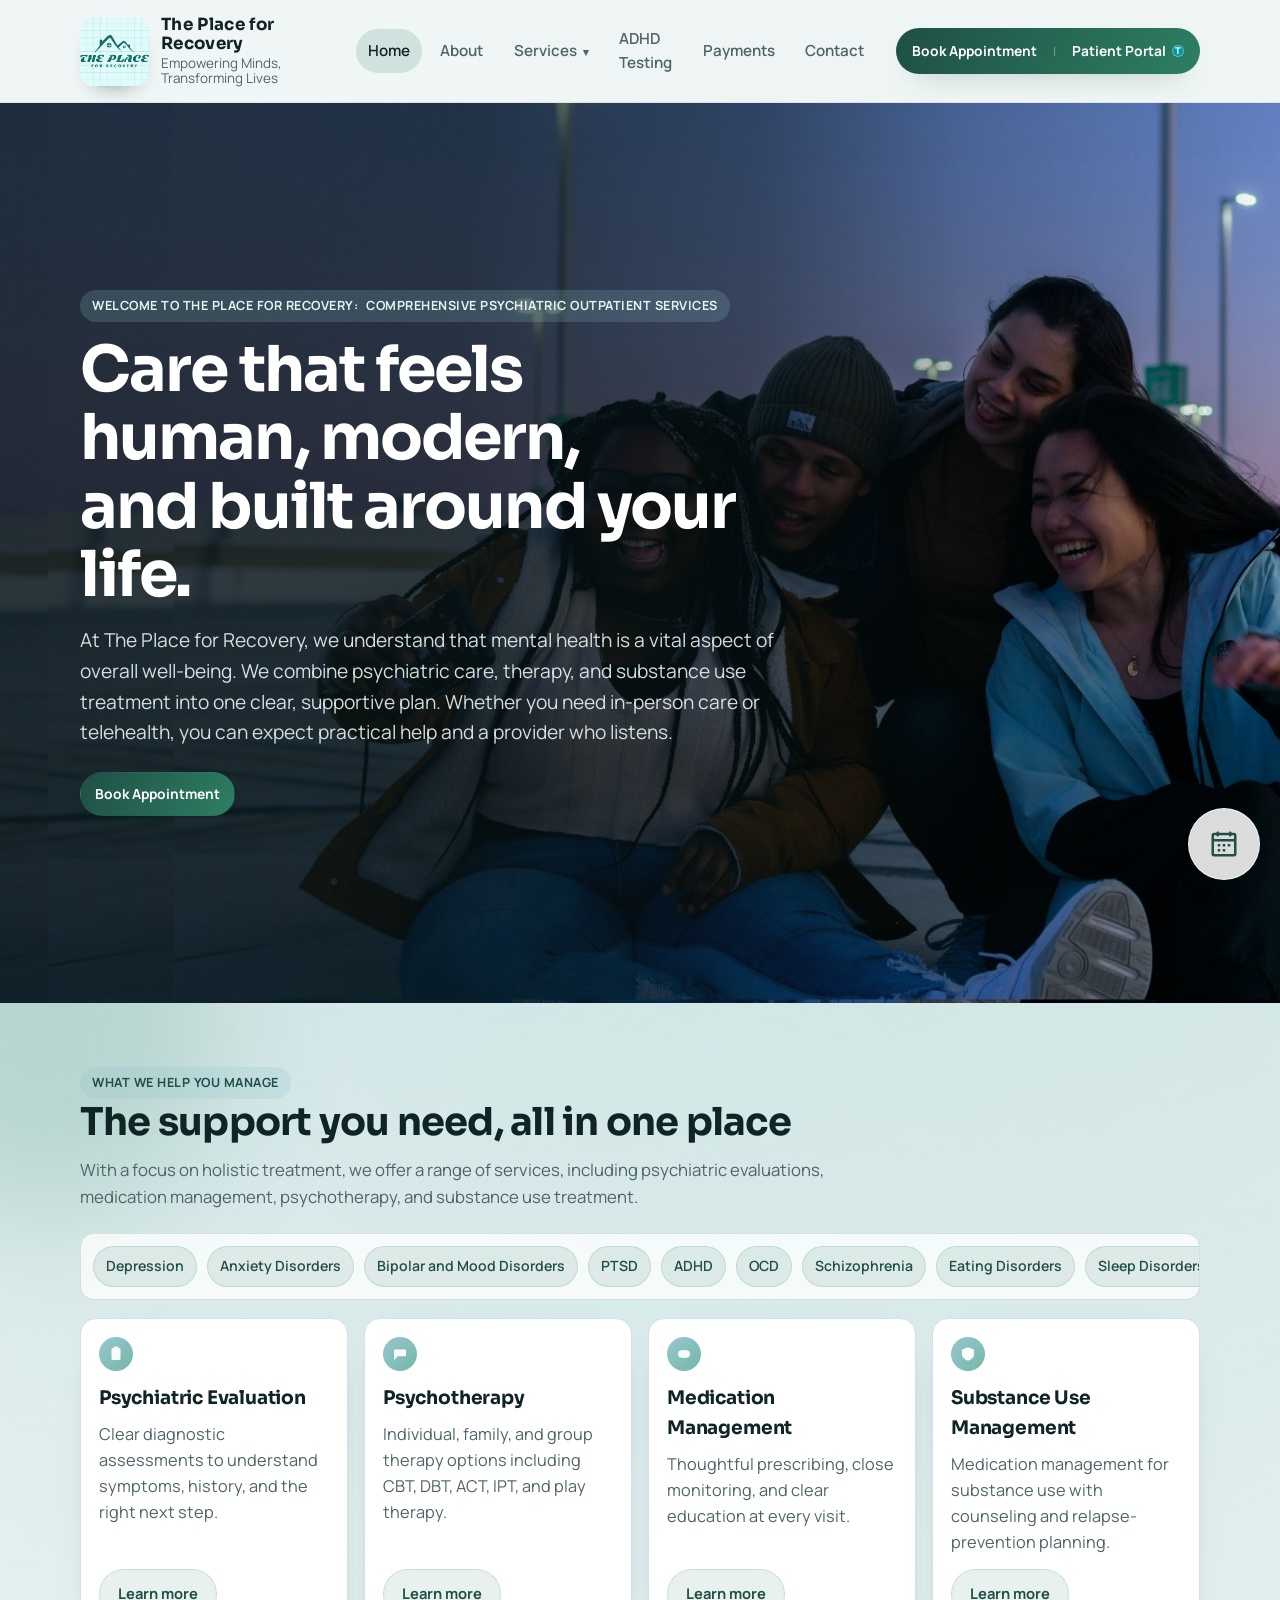
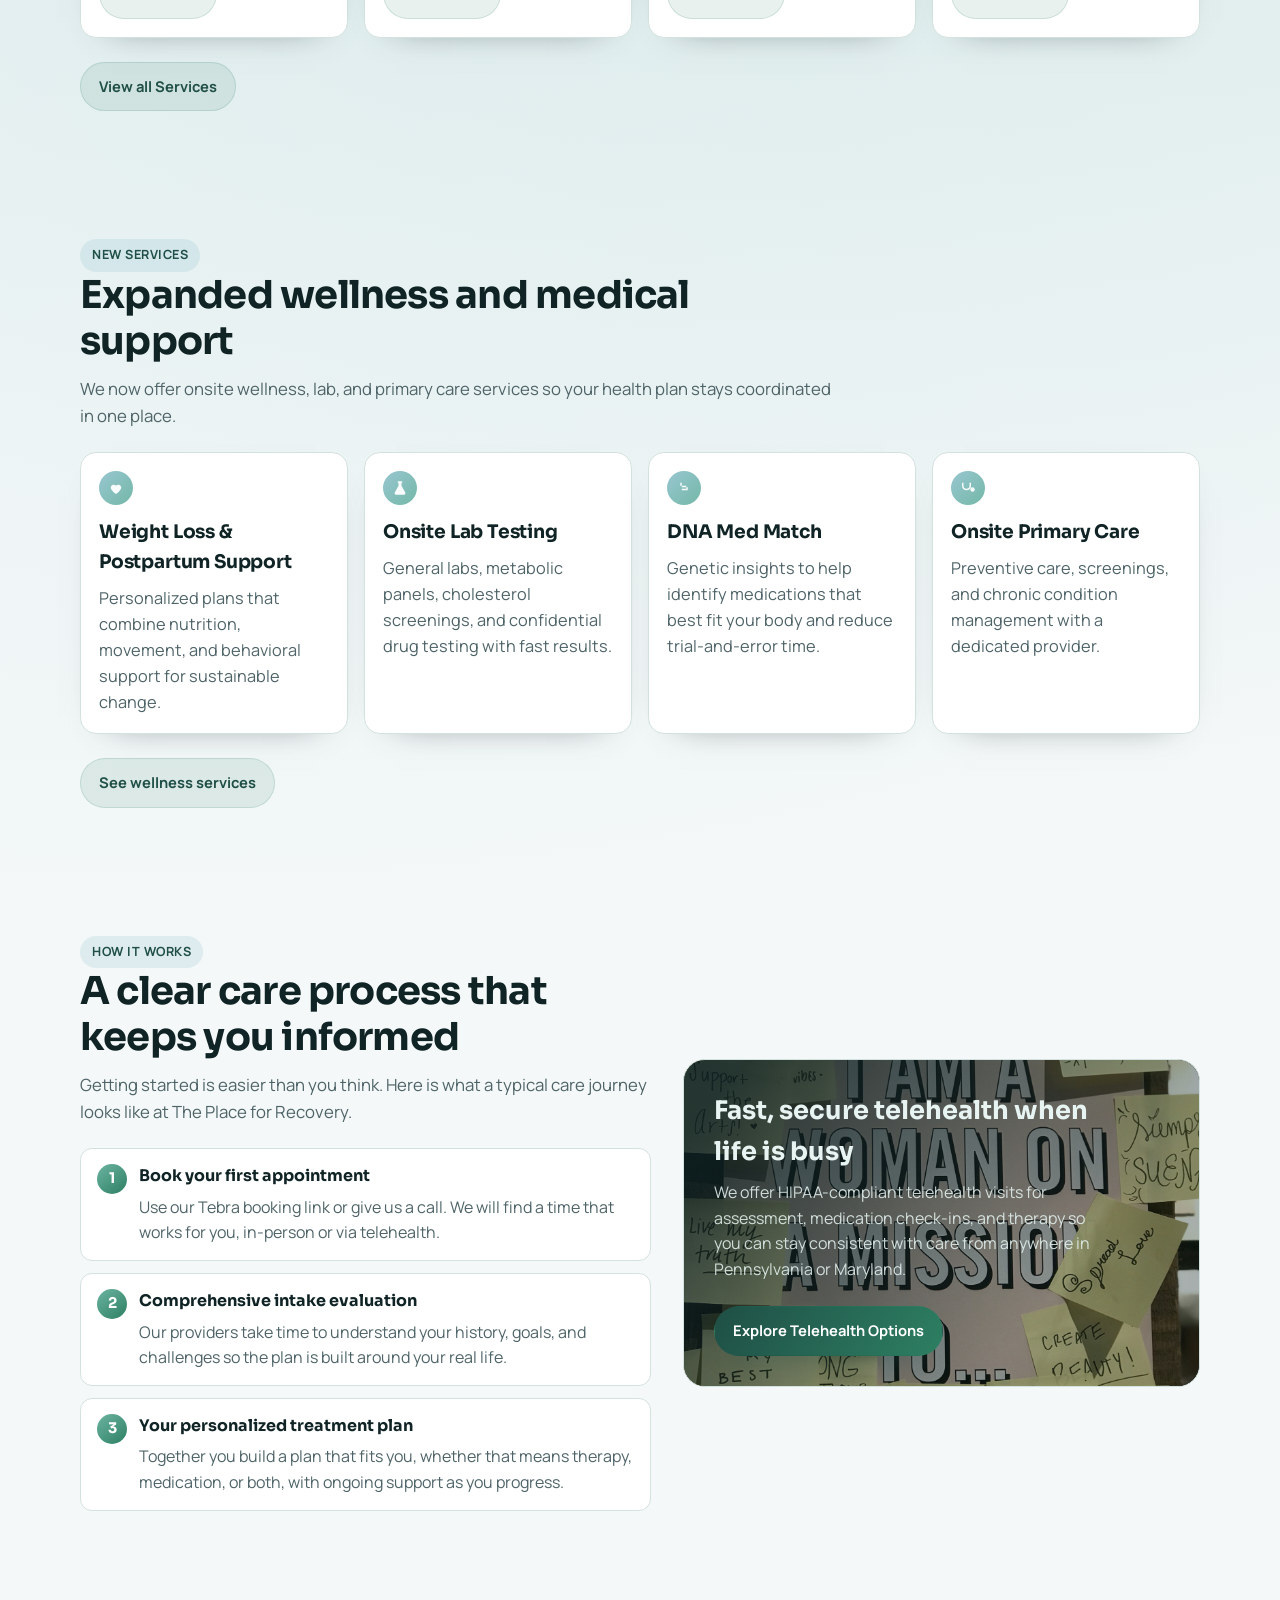
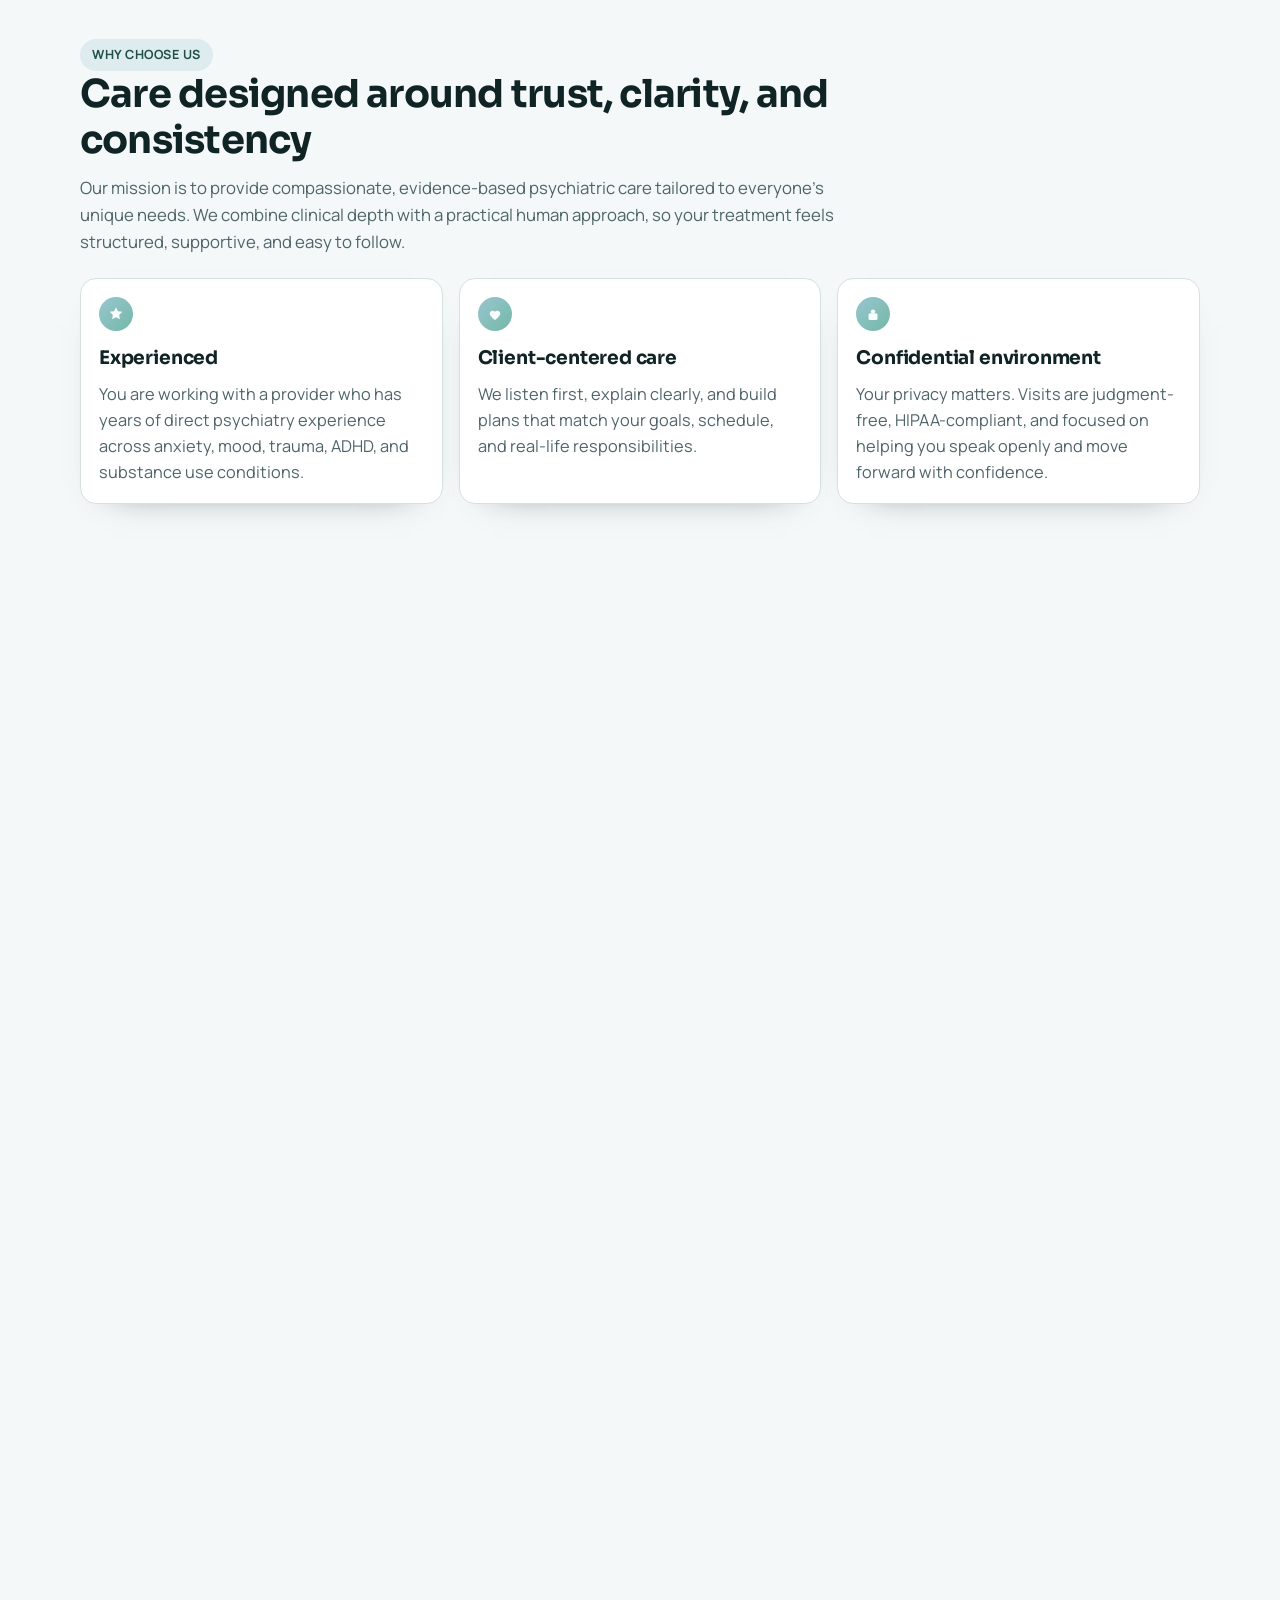
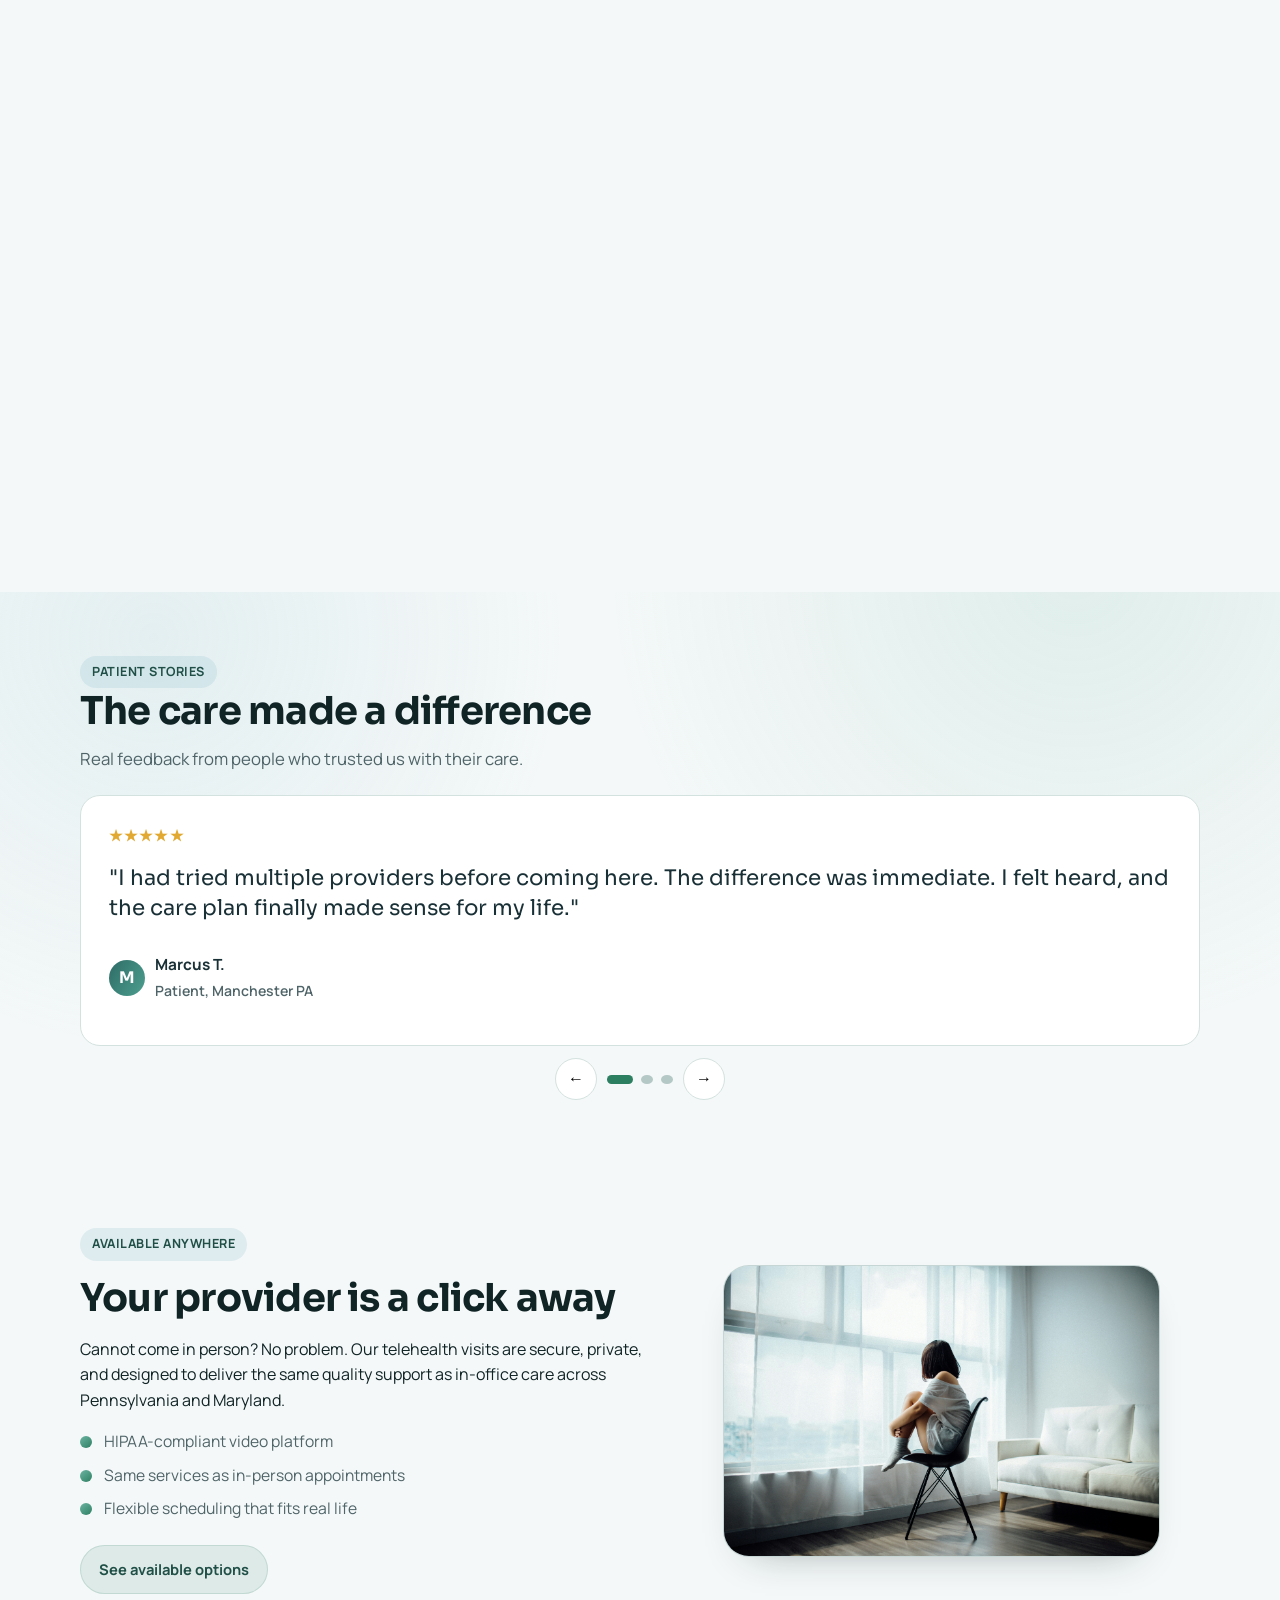
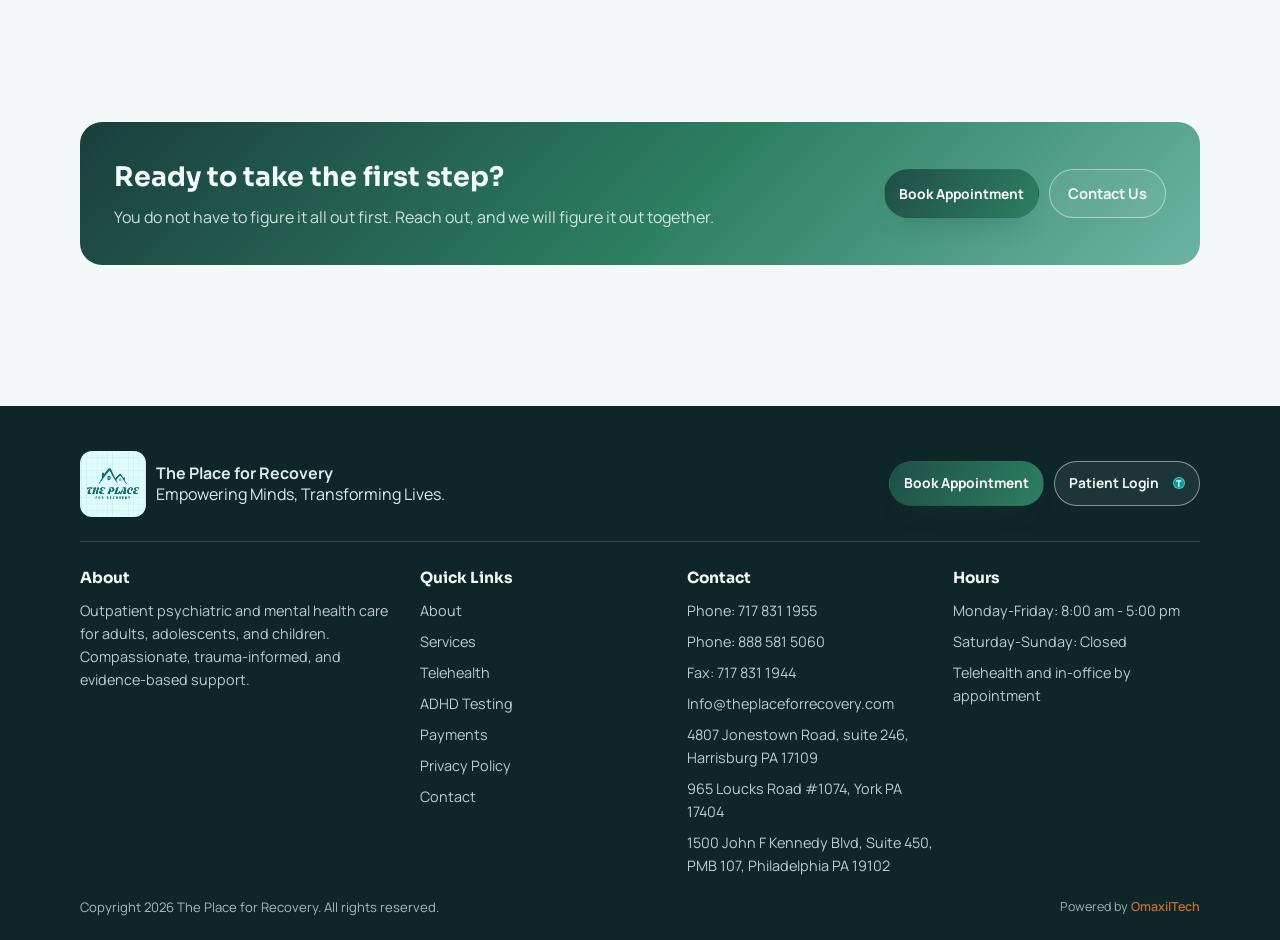
==== commit a626e6f0: "Remove Google Tag Manager and gtag.js tracking snippets sitewide Testing whether these third-party s" ====
--- a/index.html
+++ b/index.html
@@ -1,13 +1,6 @@
 ﻿<!DOCTYPE html>
 <html lang="en">
   <head>
-    <!-- Google Tag Manager -->
-    <script>(function(w,d,s,l,i){w[l]=w[l]||[];w[l].push({'gtm.start':
-    new Date().getTime(),event:'gtm.js'});var f=d.getElementsByTagName(s)[0],
-    j=d.createElement(s),dl=l!='dataLayer'?'&l='+l:'';j.async=true;j.src=
-    'https://www.googletagmanager.com/gtm.js?id='+i+dl;f.parentNode.insertBefore(j,f);
-    })(window,document,'script','dataLayer','GTM-PWMWR3NL');</script>
-    <!-- End Google Tag Manager -->
     <link rel="canonical" href="https://www.theplaceforrecovery.com/" />
     <script type="application/ld+json">
 {
@@ -99,21 +92,8 @@
     <link rel="icon" type="image/jpeg" href="assets/images/newlogo.jpg" />
     <link rel="stylesheet" href="css/styles.css" />
     <script defer src="js/main.js"></script>
-      <!-- Google tag (gtag.js) -->
-    <script async src="https://www.googletagmanager.com/gtag/js?id=AW-18288629618"></script>
-    <script>
-      window.dataLayer = window.dataLayer || [];
-      function gtag(){dataLayer.push(arguments);}
-      gtag('js', new Date());
-
-      gtag('config', 'AW-18288629618');
-    </script>
   </head>
   <body data-page="home">
-    <!-- Google Tag Manager (noscript) -->
-    <noscript><iframe src="https://www.googletagmanager.com/ns.html?id=GTM-PWMWR3NL"
-    height="0" width="0" style="display:none;visibility:hidden"></iframe></noscript>
-    <!-- End Google Tag Manager (noscript) -->
     <div class="site-shell">
       <div class="bg-orb one"></div>
       <div class="bg-orb two"></div>
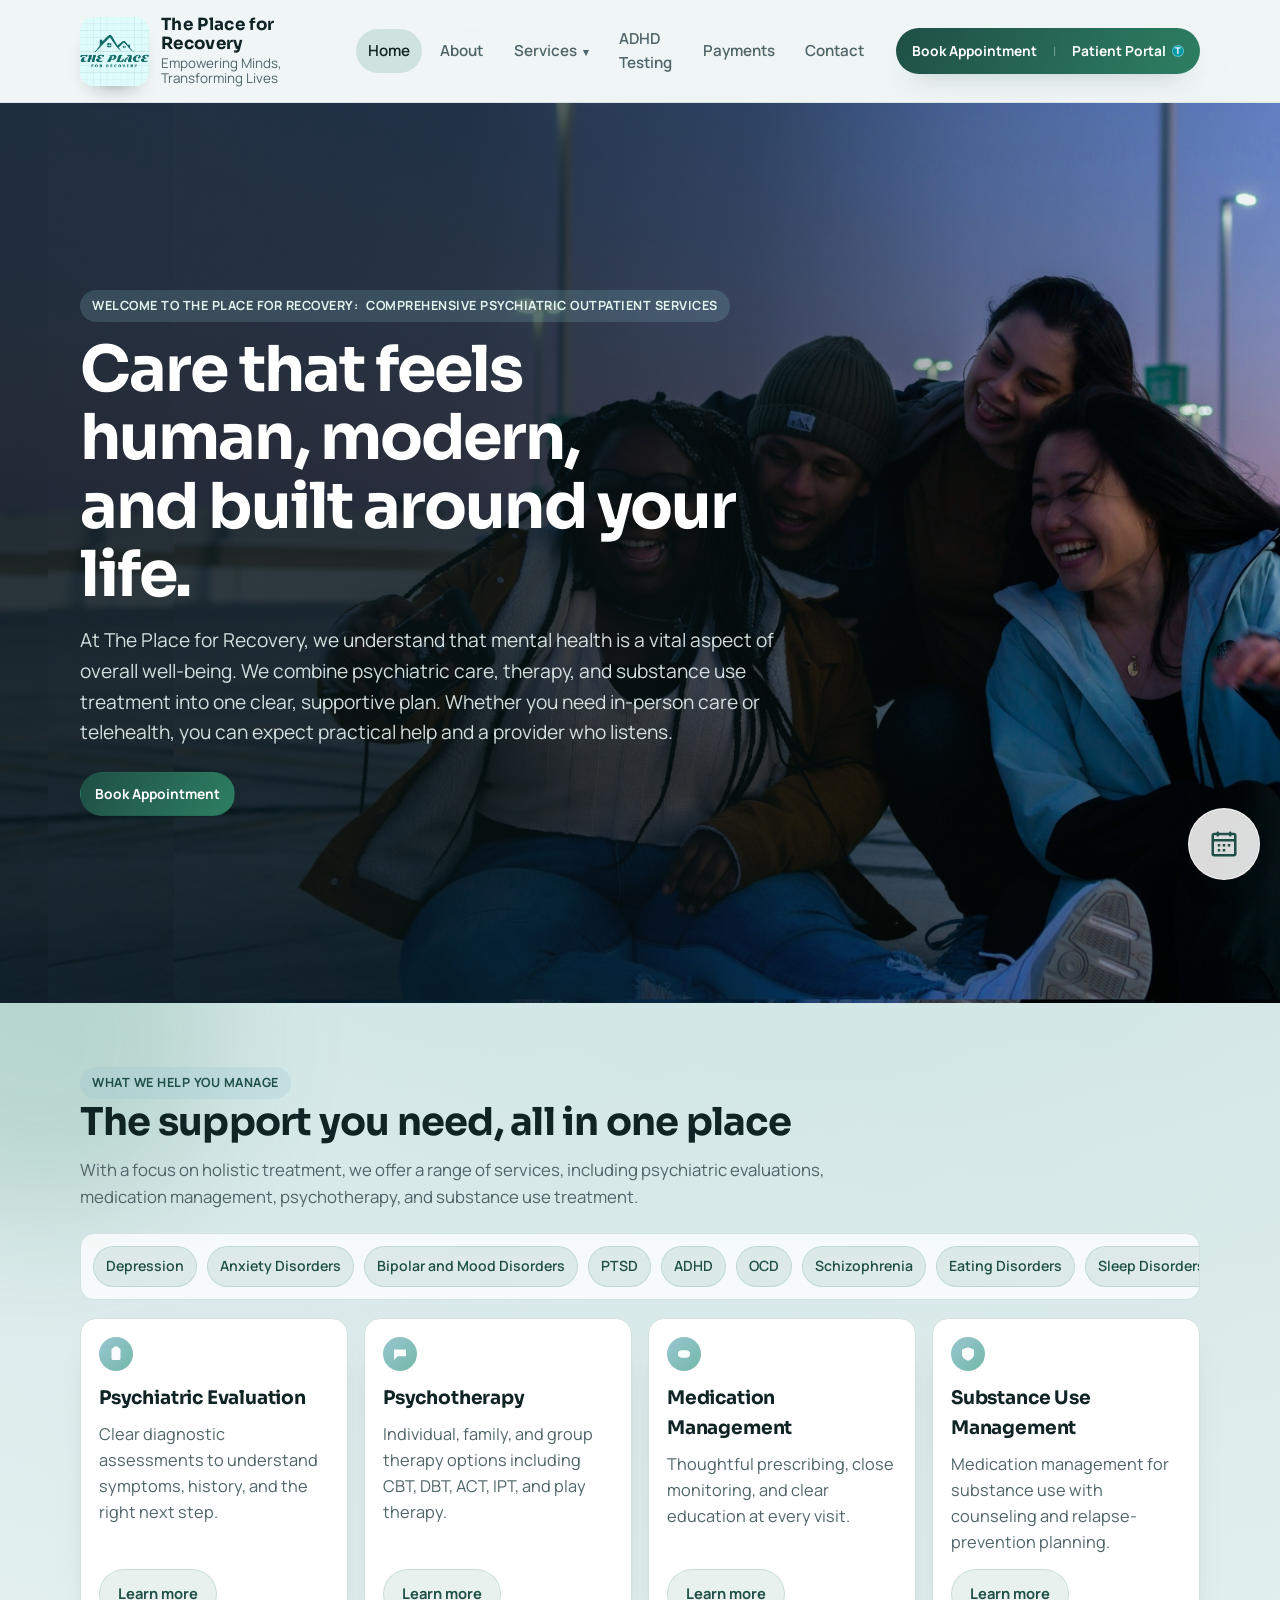
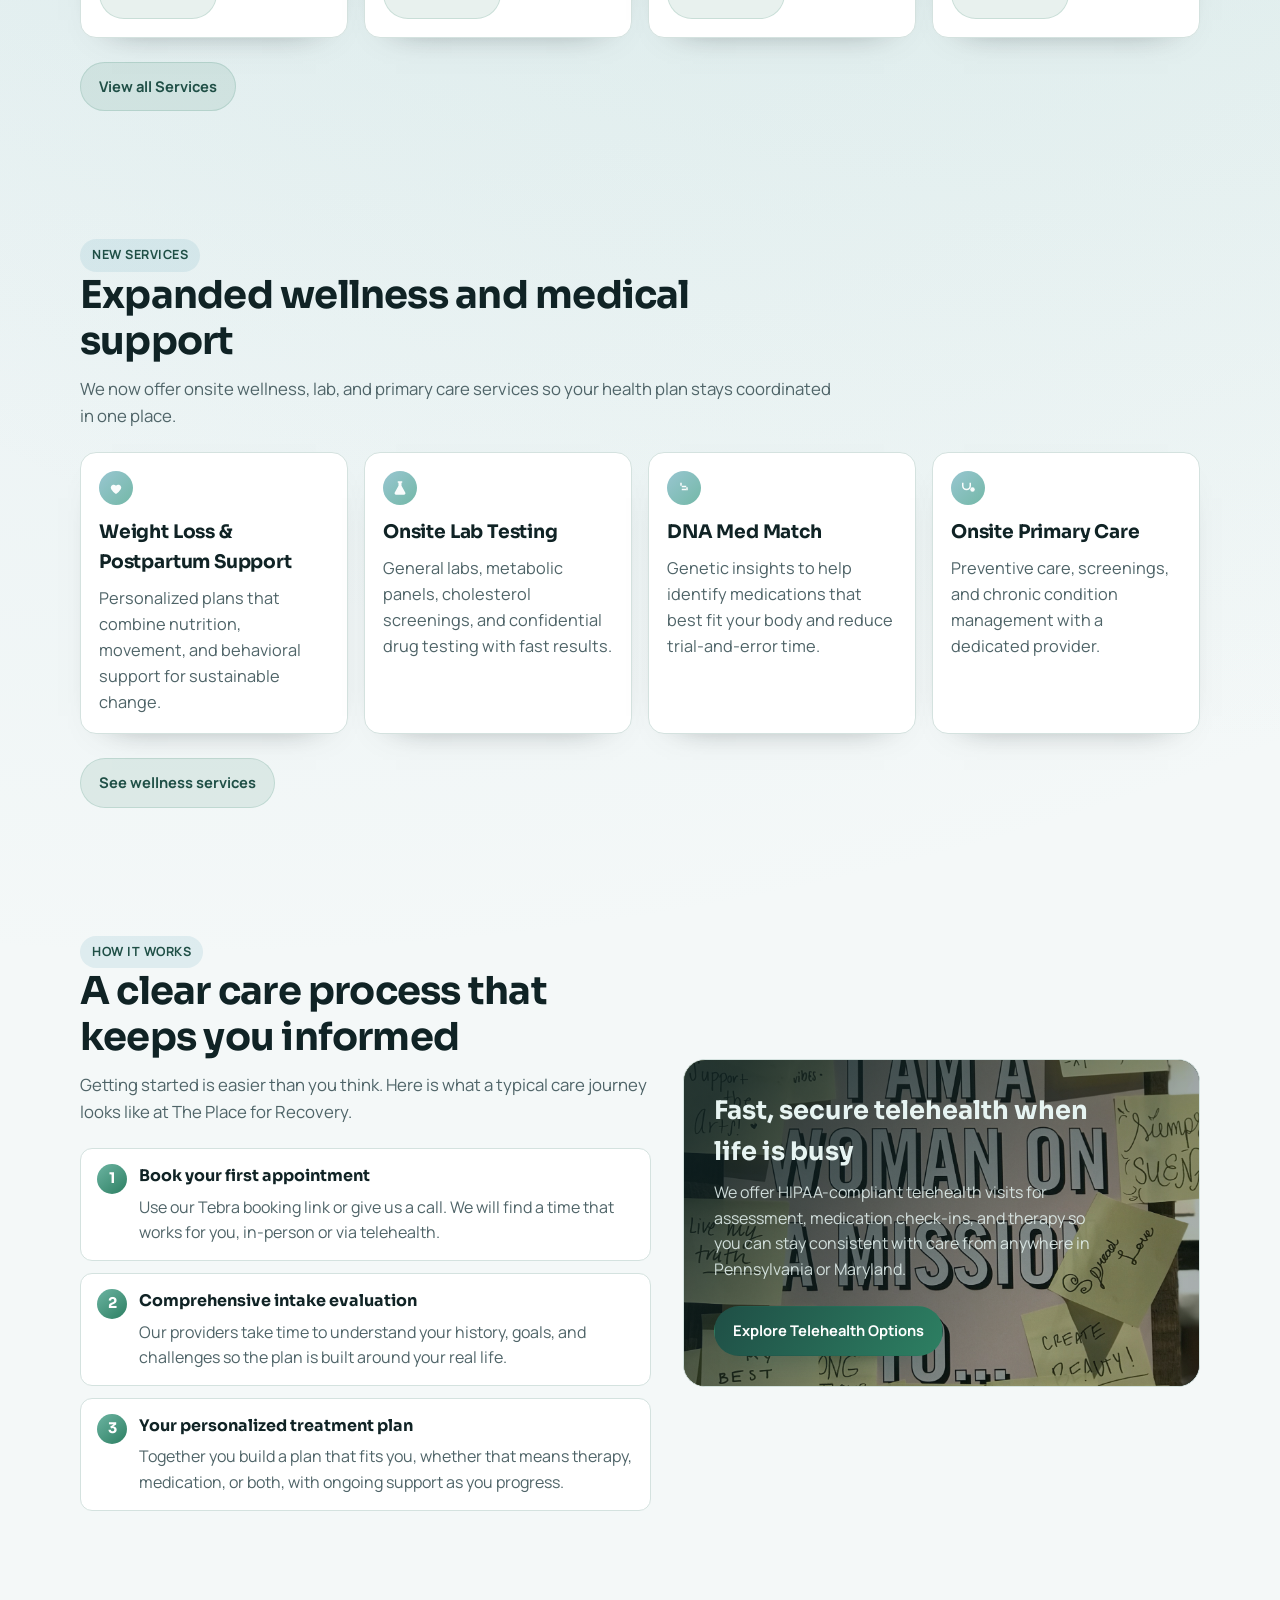
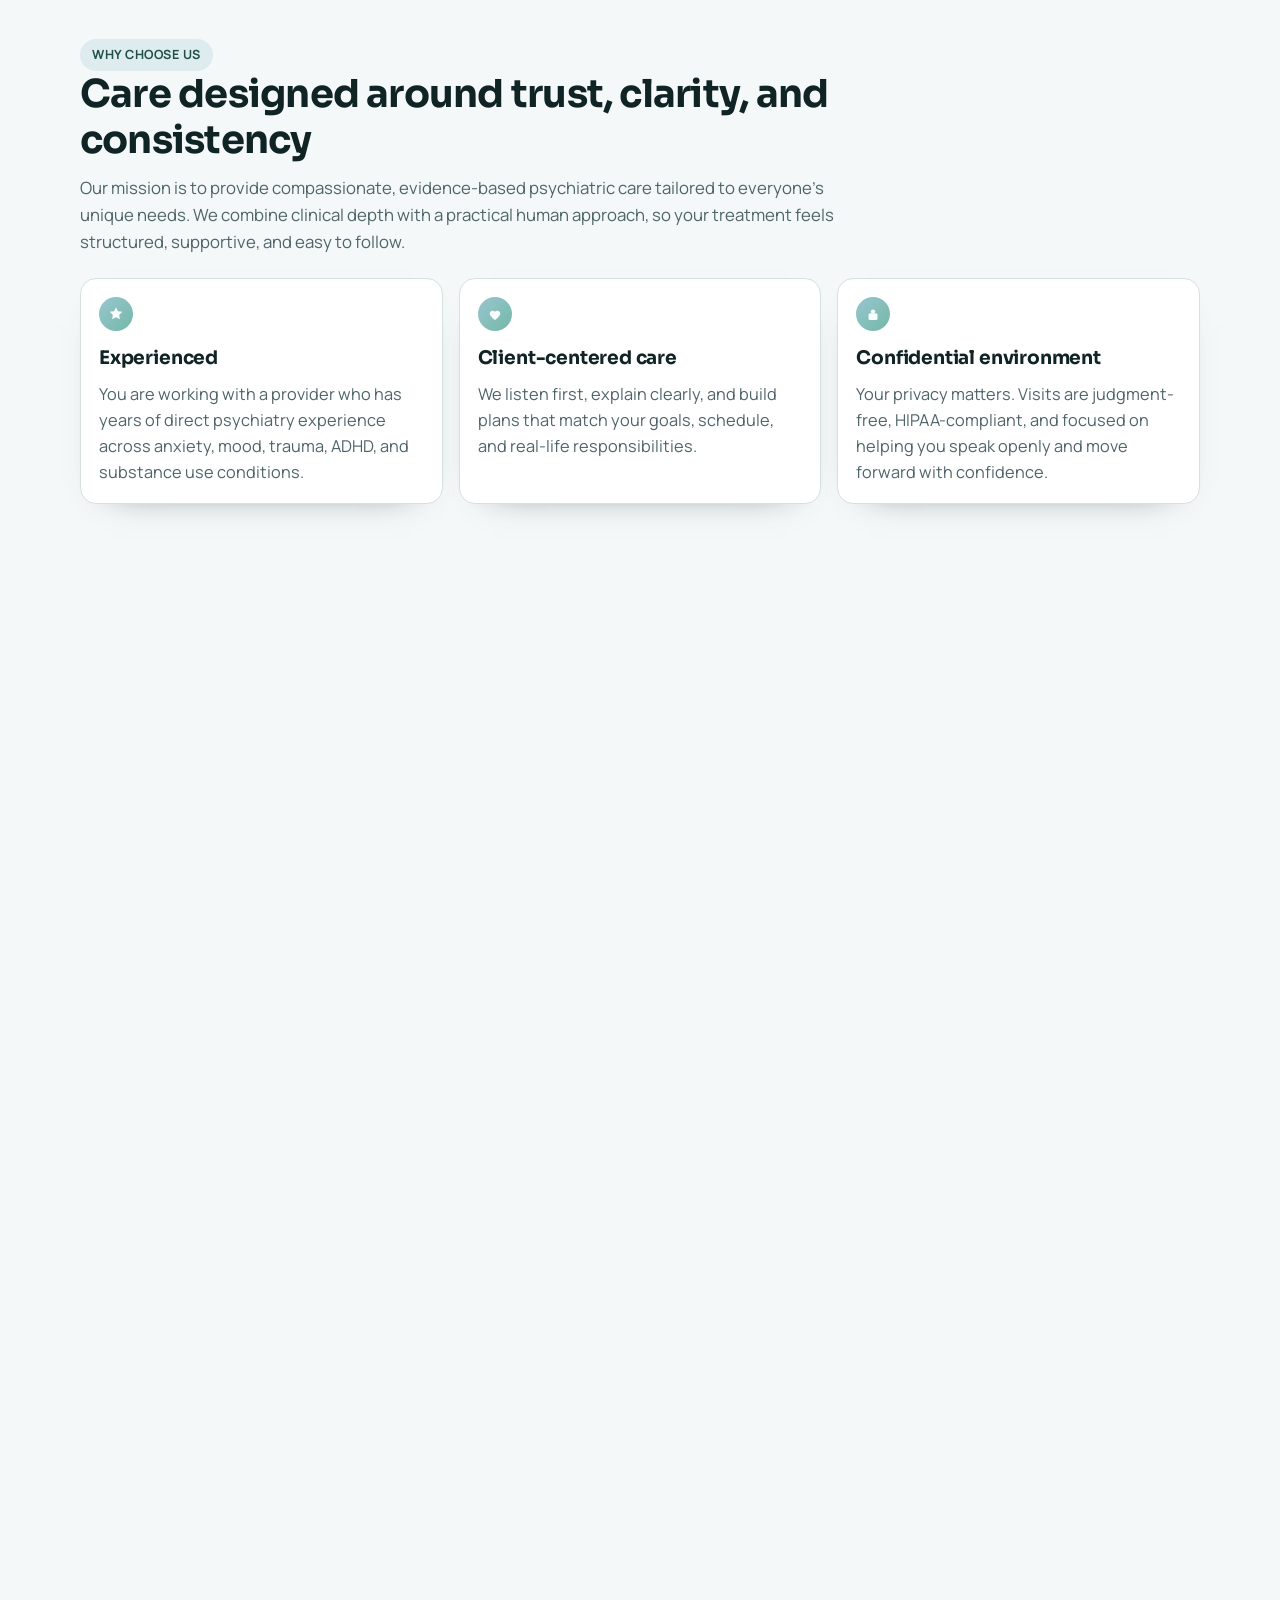
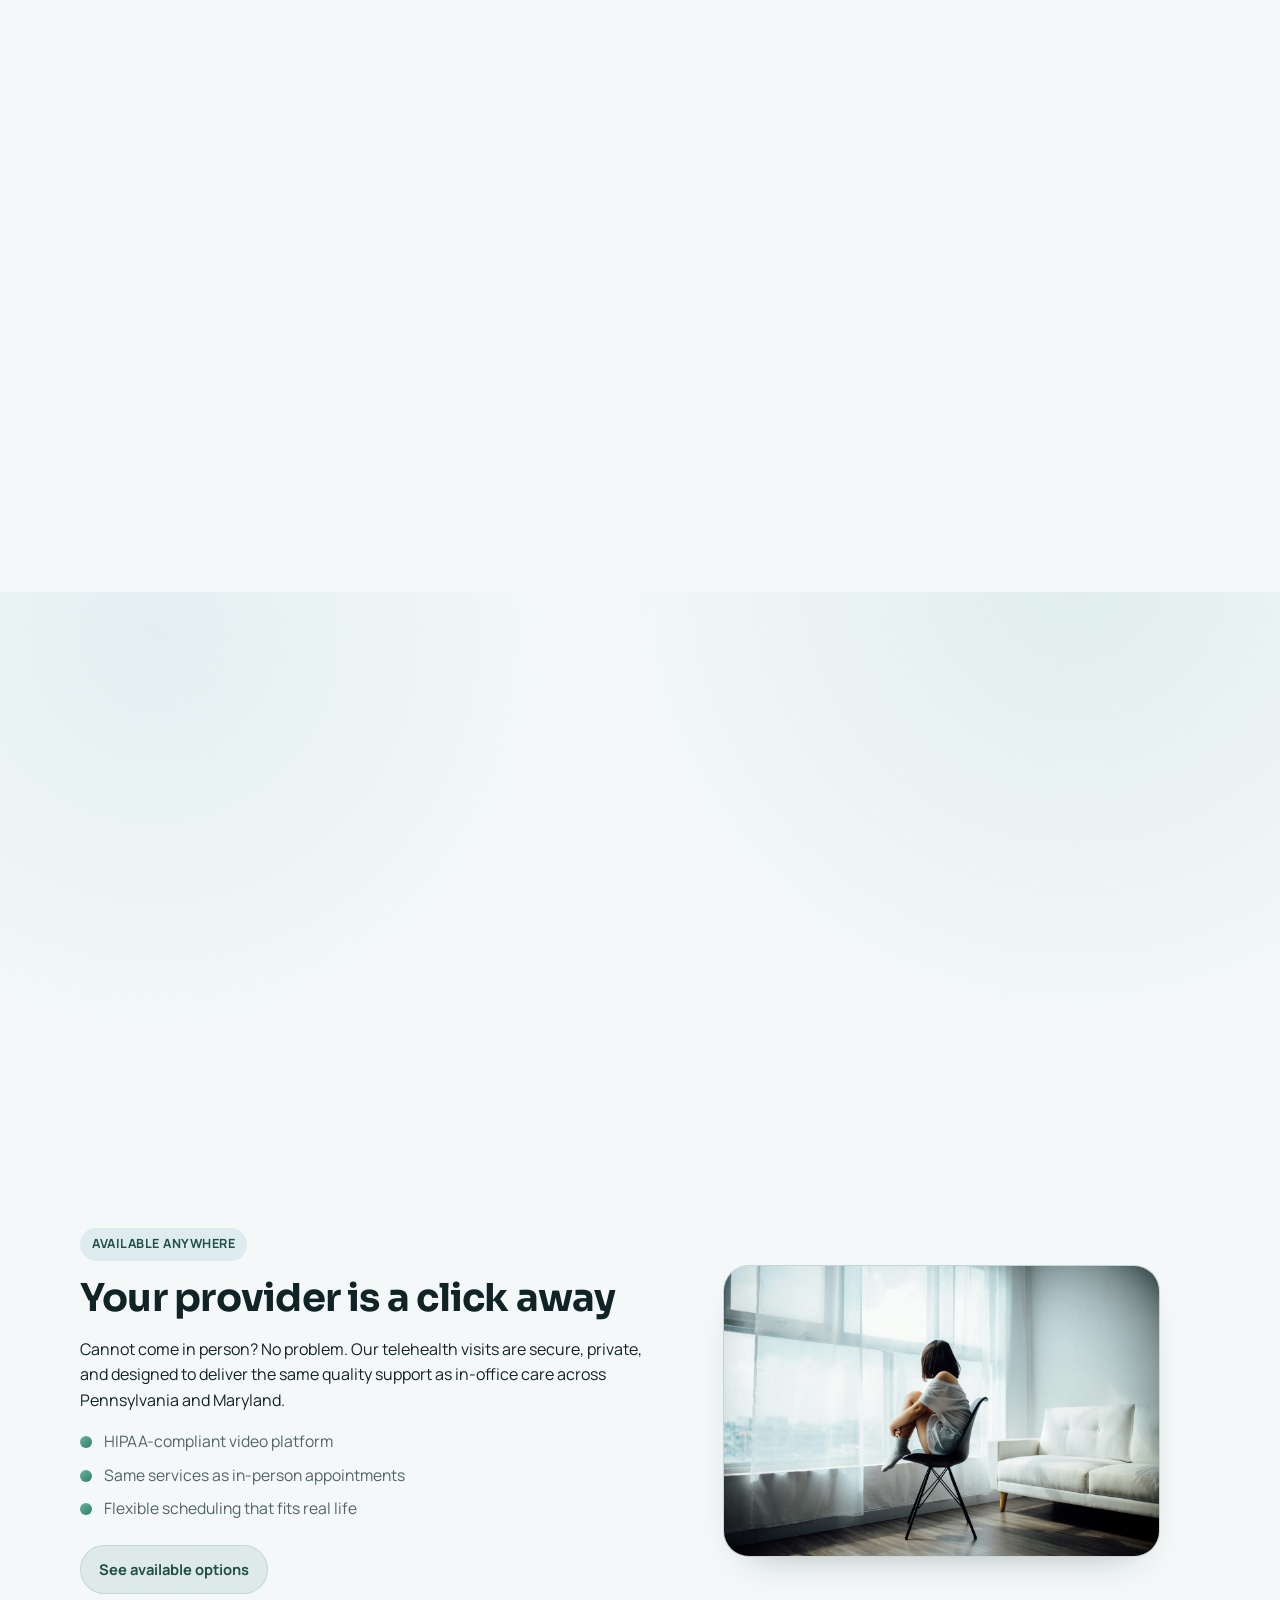
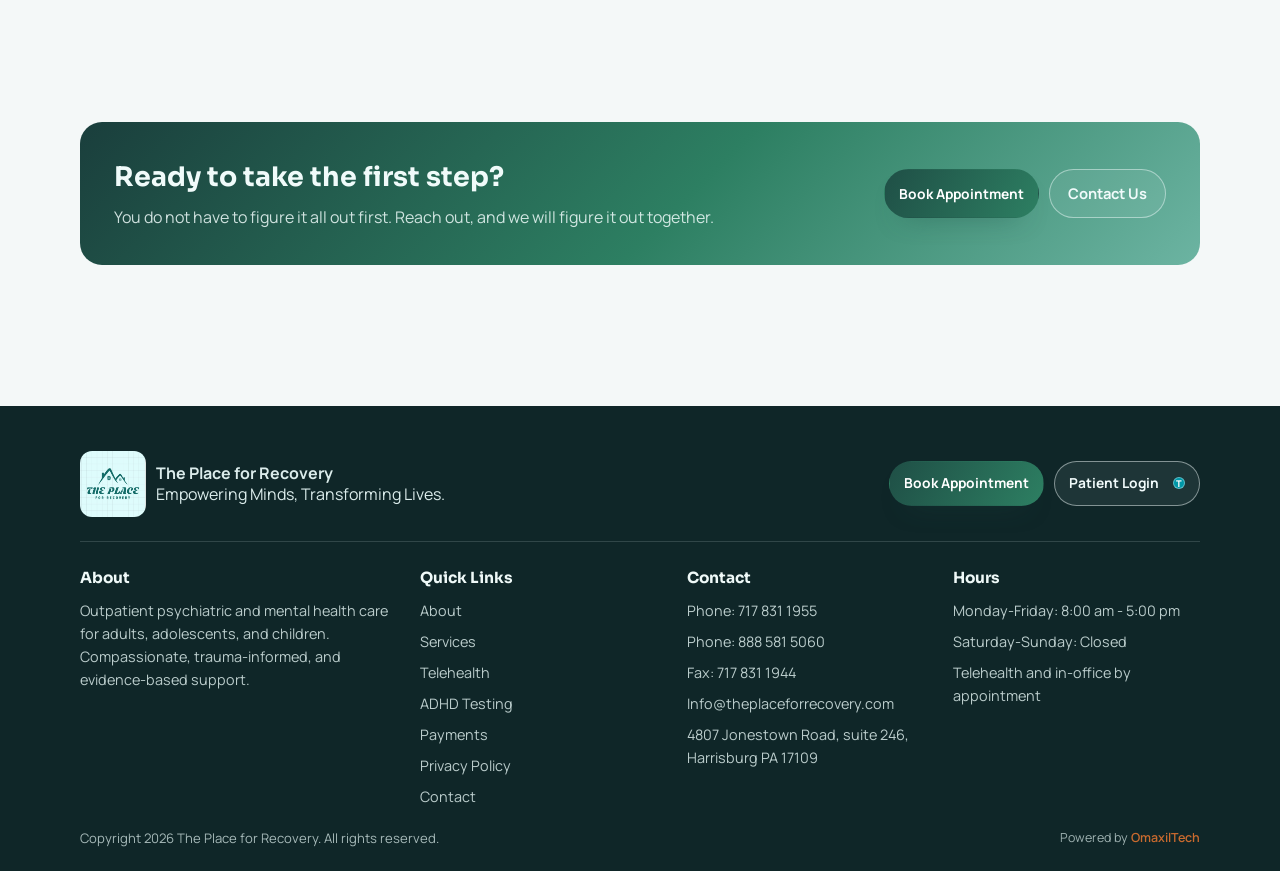
==== commit 5c931bcc: "Remove York and Philadelphia office addresses sitewide Drop 965 Loucks Road (York) and 1500 JFK Blvd" ====
--- a/index.html
+++ b/index.html
@@ -599,8 +599,6 @@
                 <li>Fax: 717 831 1944</li>
                 <li><a href="mailto:Info@theplaceforrecovery.com">Info@theplaceforrecovery.com</a></li>
                 <li>4807 Jonestown Road, suite 246, Harrisburg PA 17109</li>
-                <li>965 Loucks Road #1074, York PA 17404</li>
-                <li>1500 John F Kennedy Blvd, Suite 450, PMB 107, Philadelphia PA 19102</li>
               </ul>
             </div>
             <div>
--- a/css/styles.css
+++ b/css/styles.css
@@ -1740,6 +1740,40 @@
   resize: vertical;
 }
 
+.sms-disclosure {
+  font-size: 0.78rem;
+  line-height: 1.5;
+  color: var(--muted);
+  background: rgba(45, 127, 98, 0.06);
+  border: 1px solid rgba(45, 127, 98, 0.16);
+  border-radius: 10px;
+  padding: 10px 12px;
+  margin: 2px 0;
+}
+
+.sms-disclosure p {
+  margin: 0 0 4px;
+}
+
+.sms-disclosure p:last-child {
+  margin-bottom: 0;
+}
+
+.consent-check {
+  display: flex;
+  align-items: flex-start;
+  gap: 8px;
+  font-size: 0.85rem;
+  font-weight: 500;
+  color: var(--text);
+}
+
+.consent-check input[type="checkbox"] {
+  width: auto;
+  margin-top: 3px;
+  flex-shrink: 0;
+}
+
 .site-footer {
   margin-top: clamp(3rem, 6vw, 5rem);
   background: #0f2628;
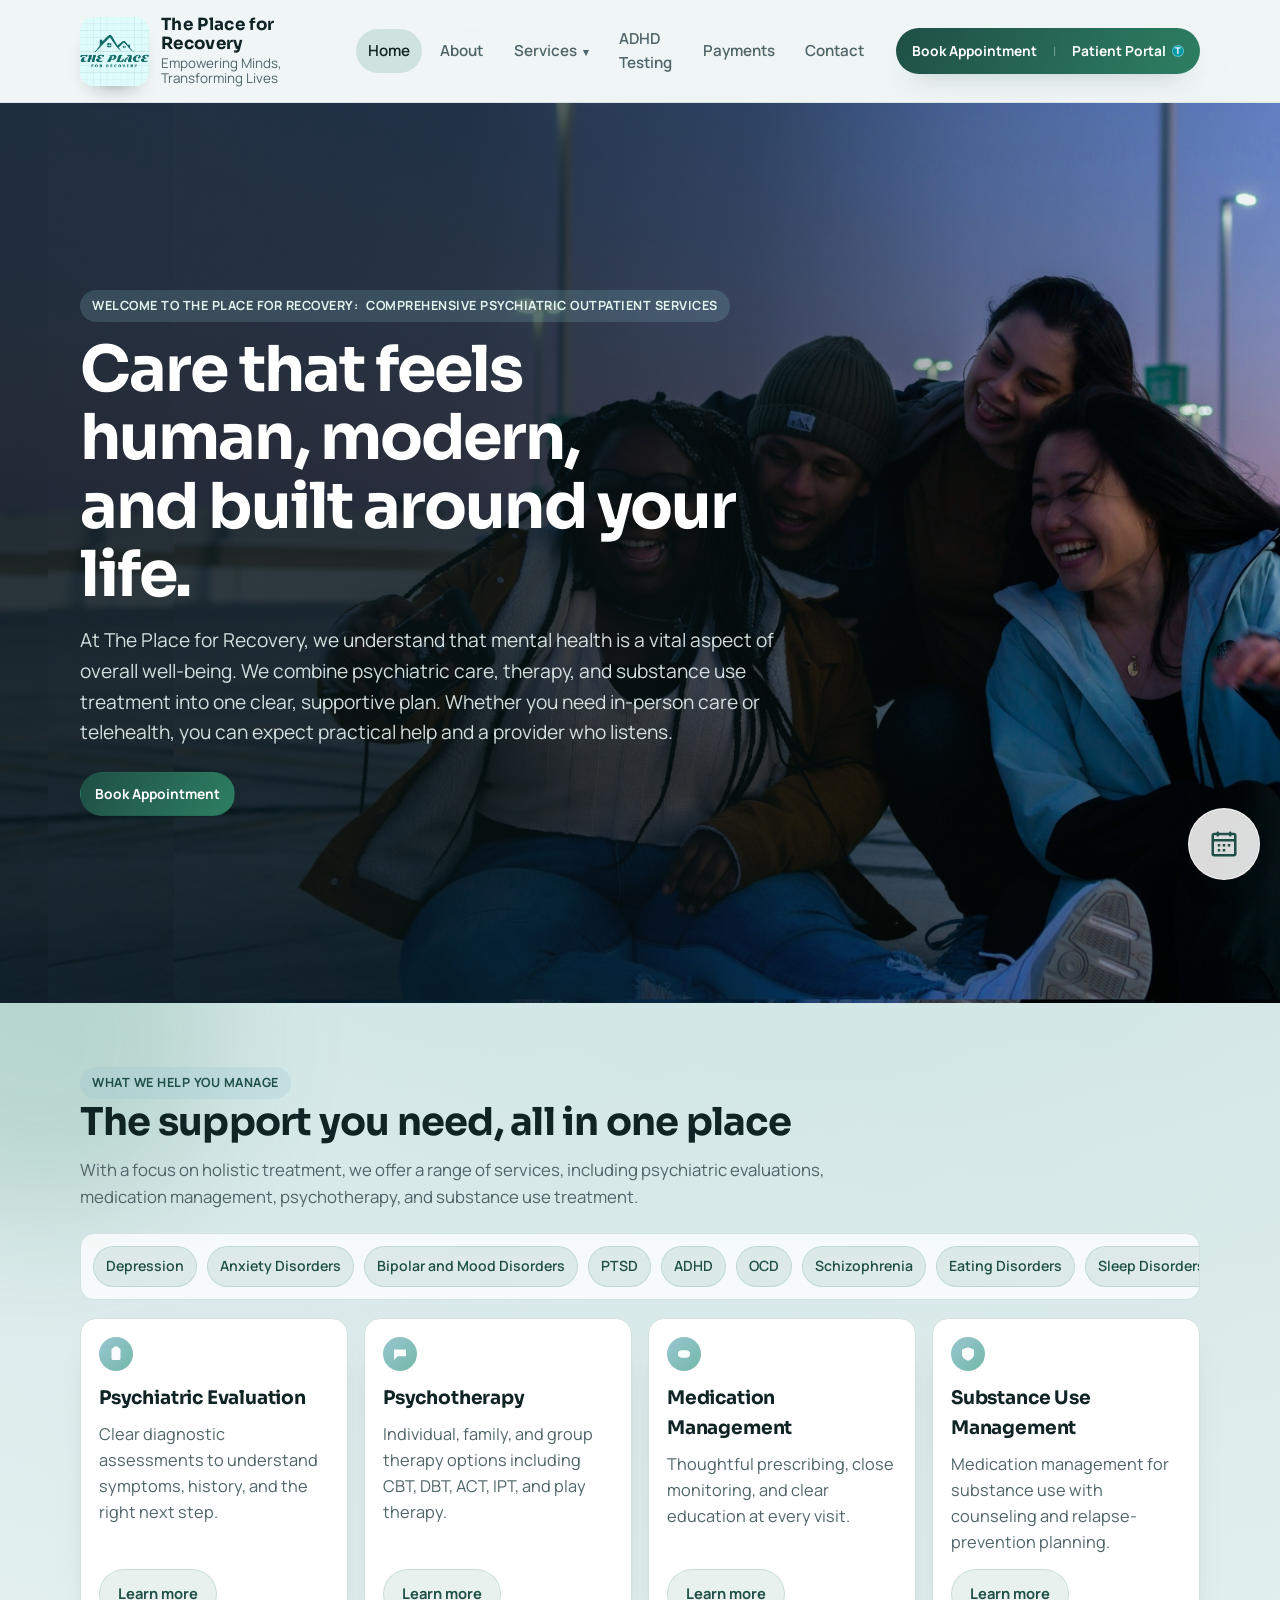
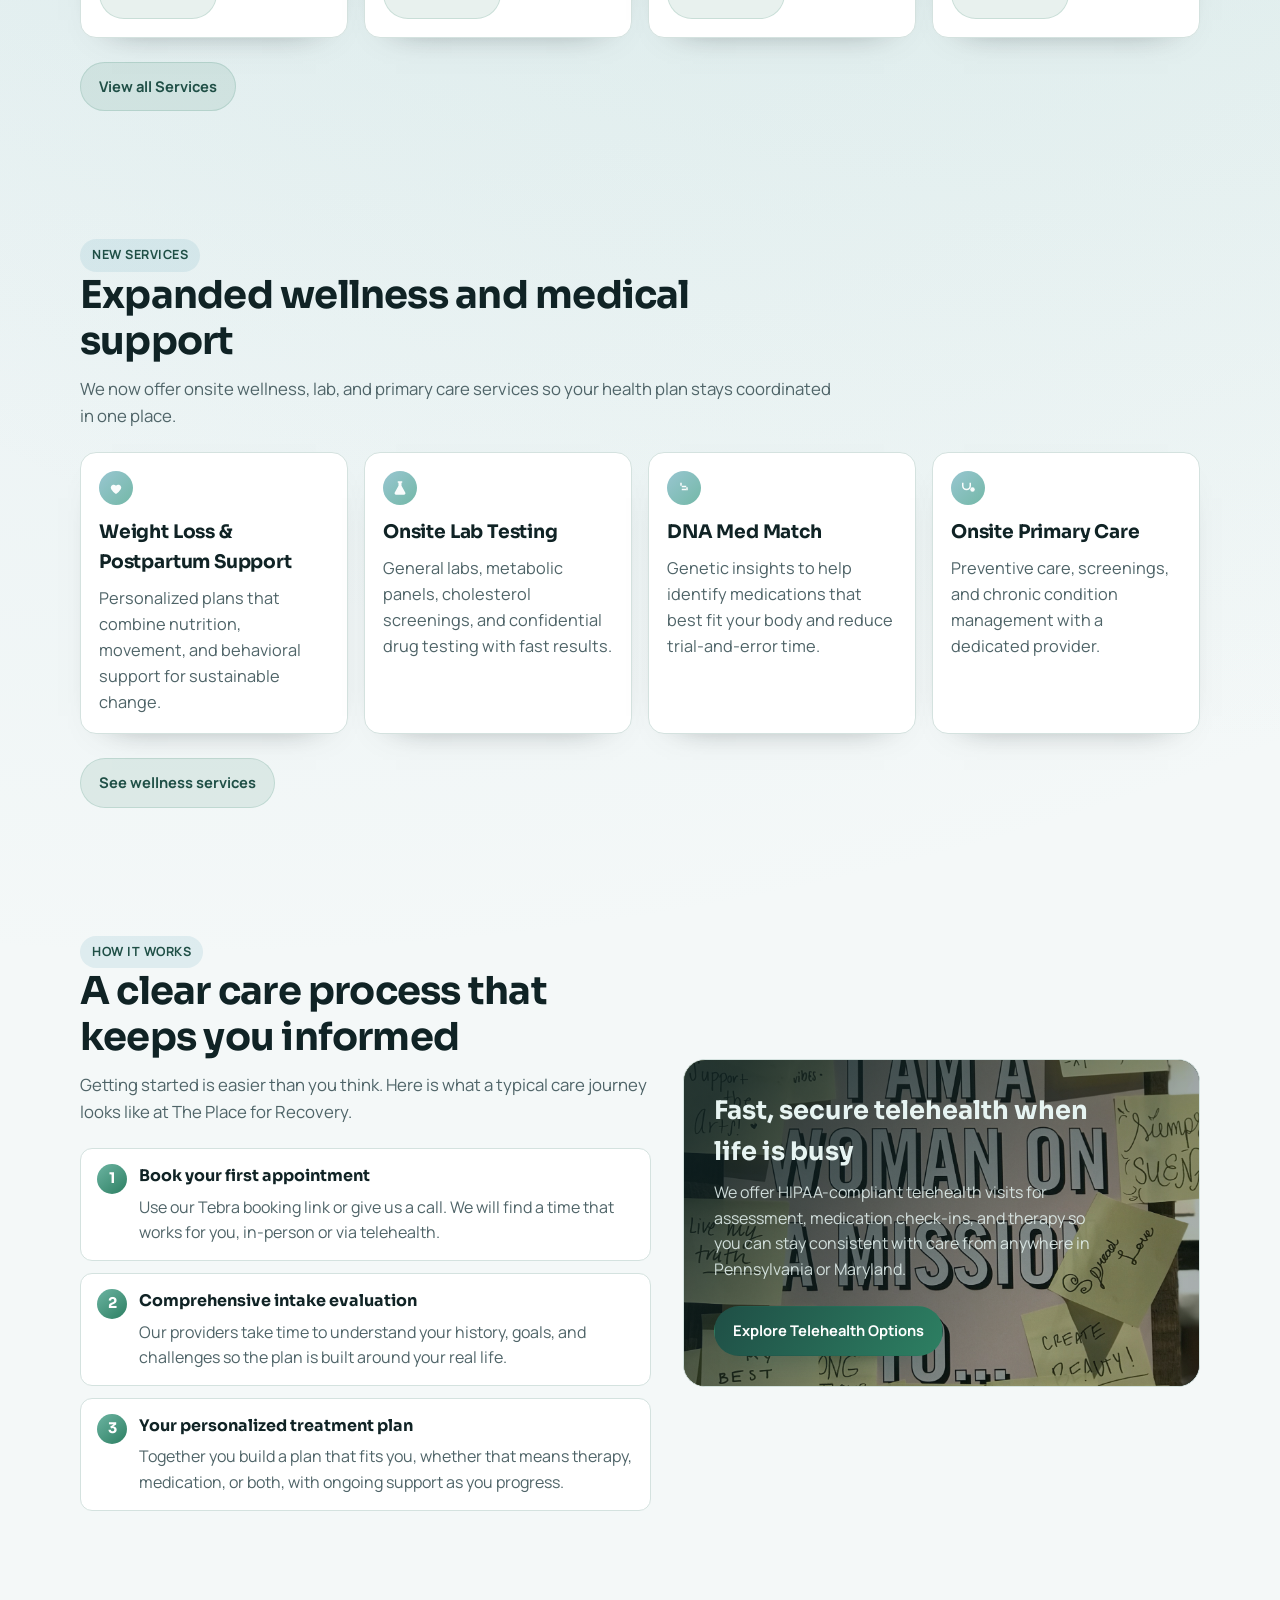
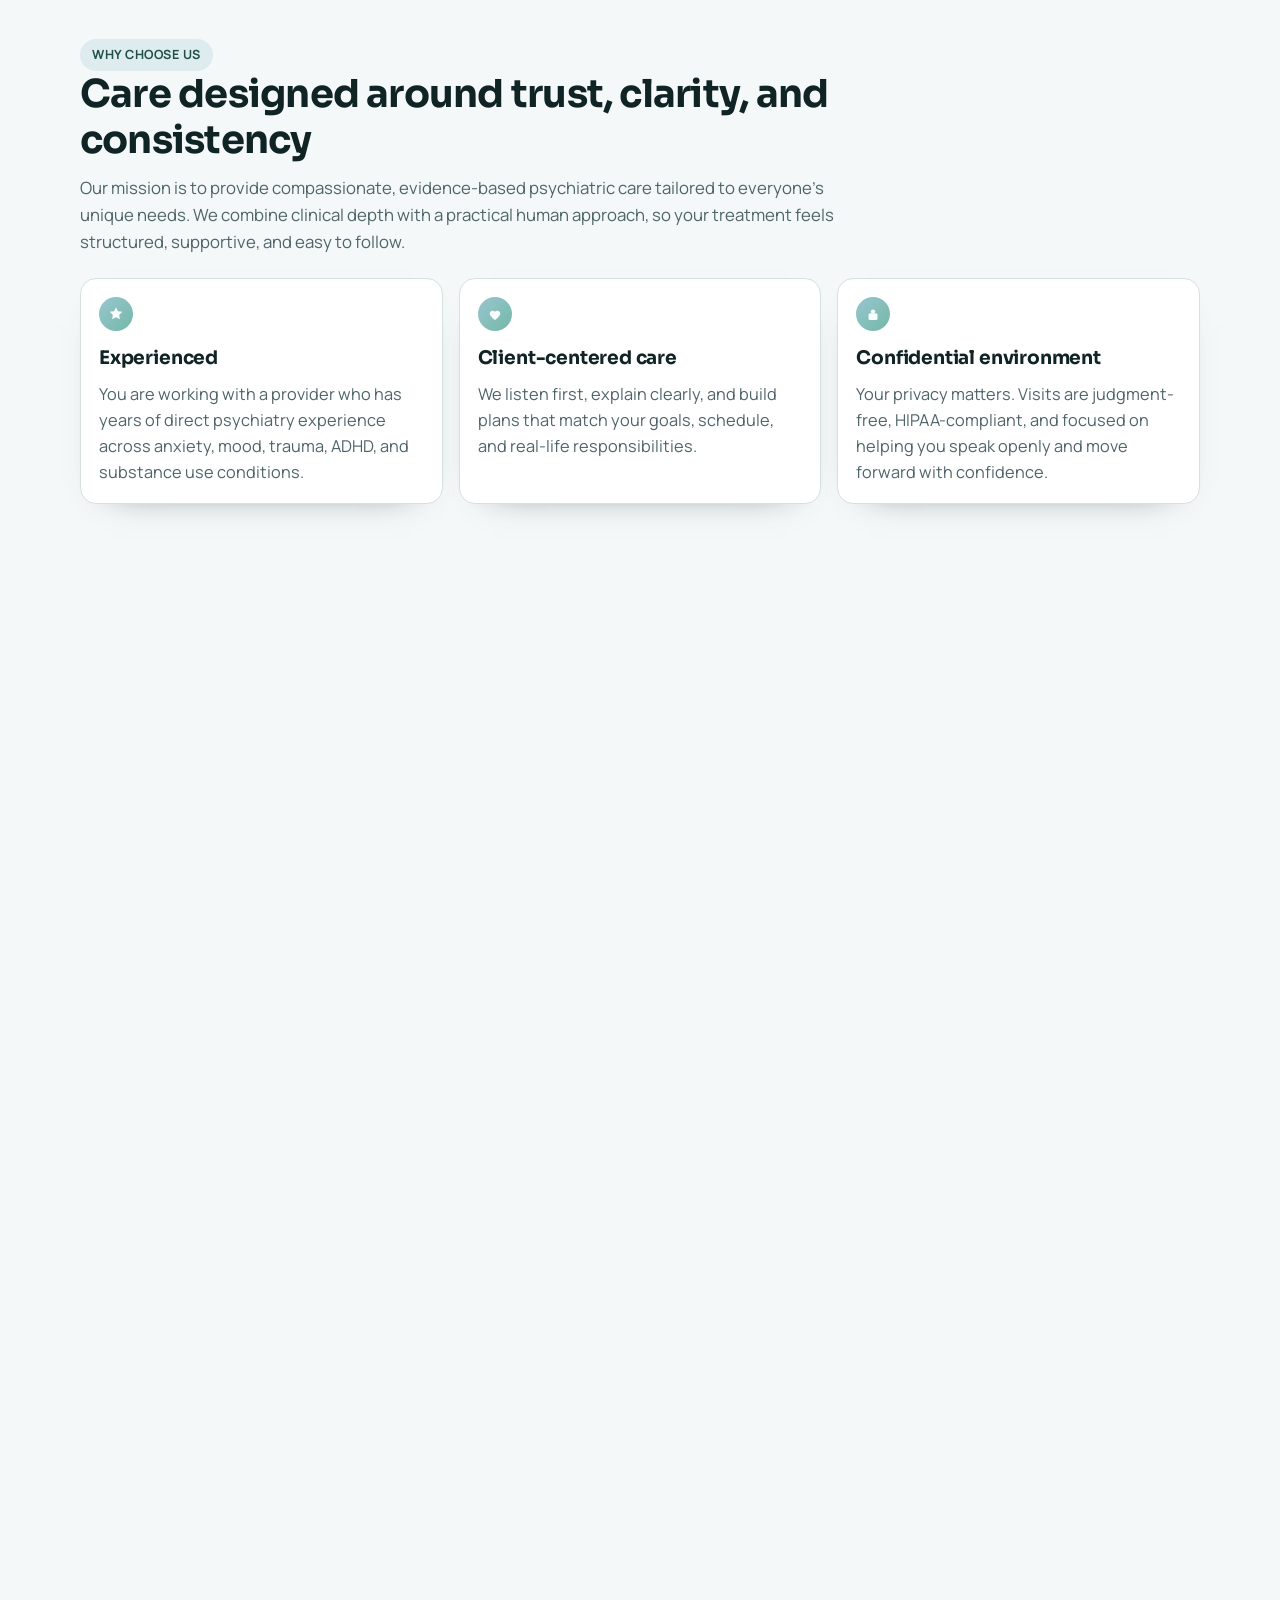
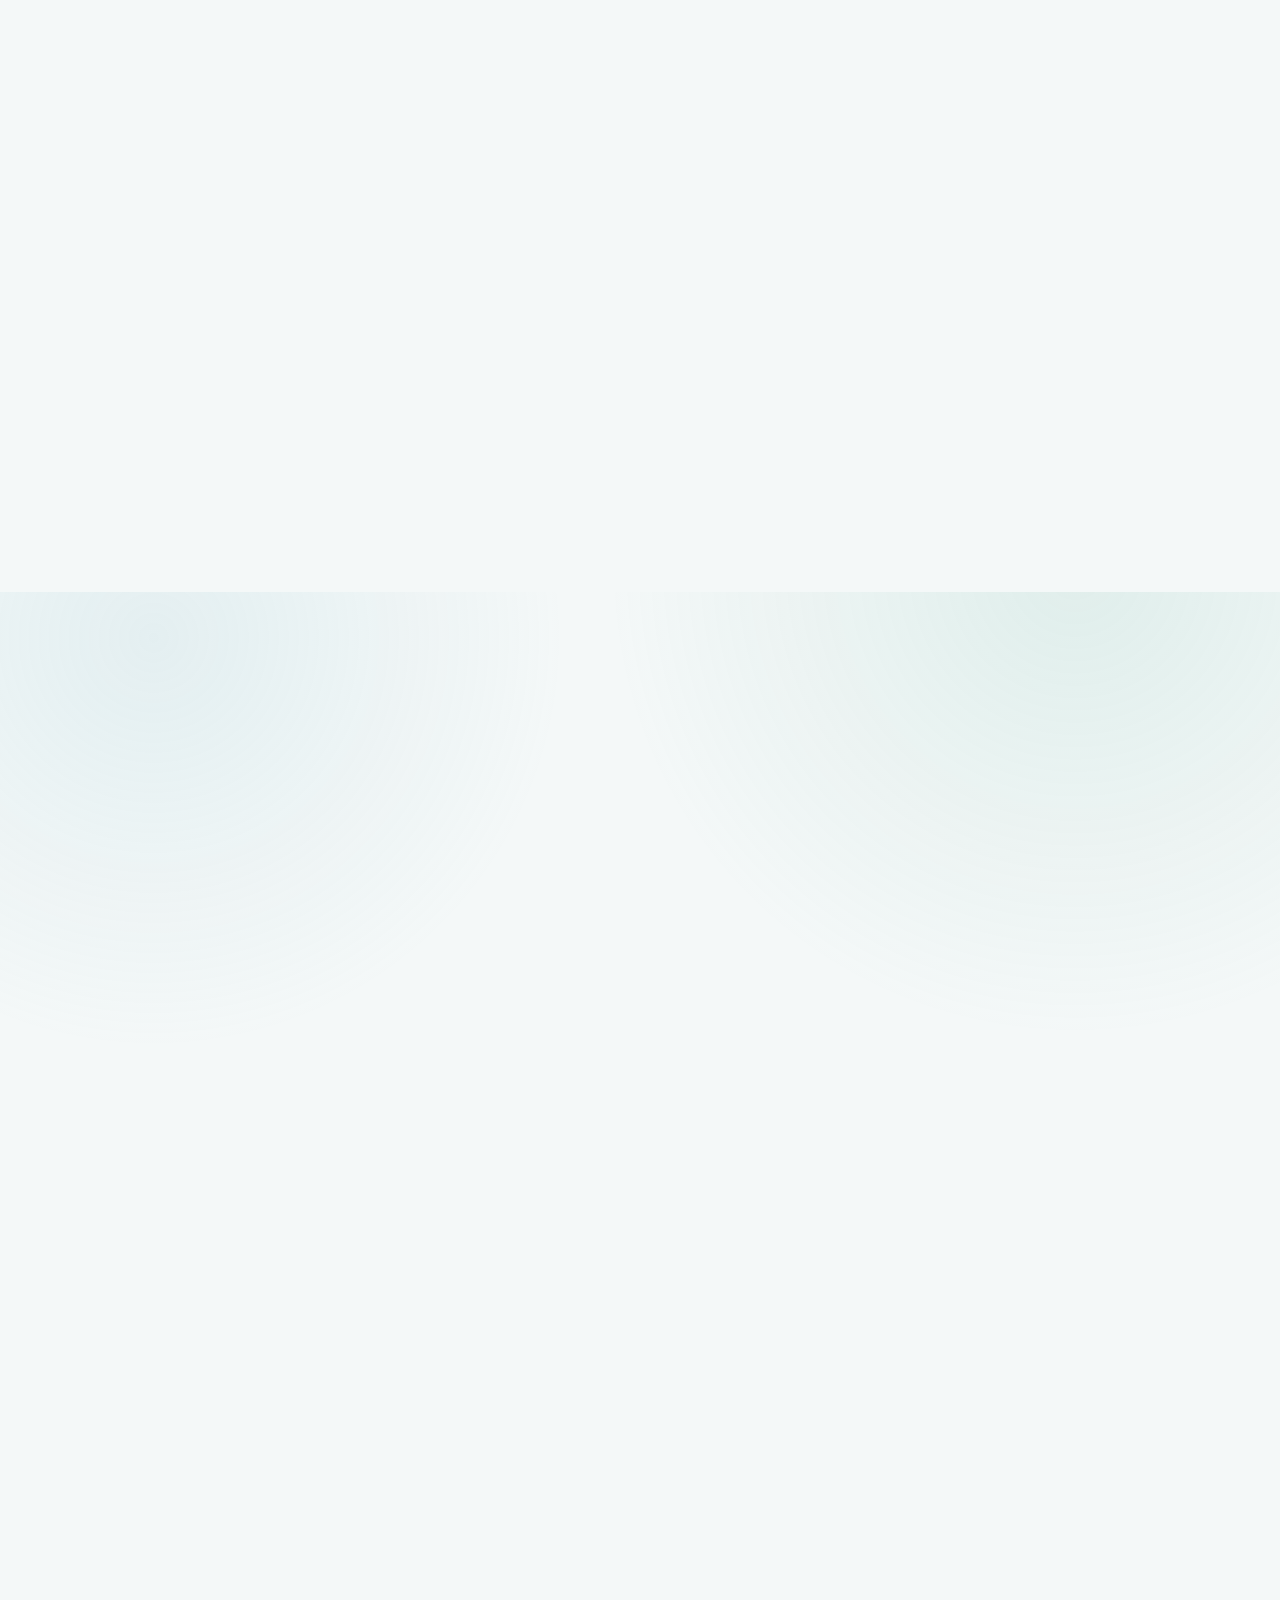
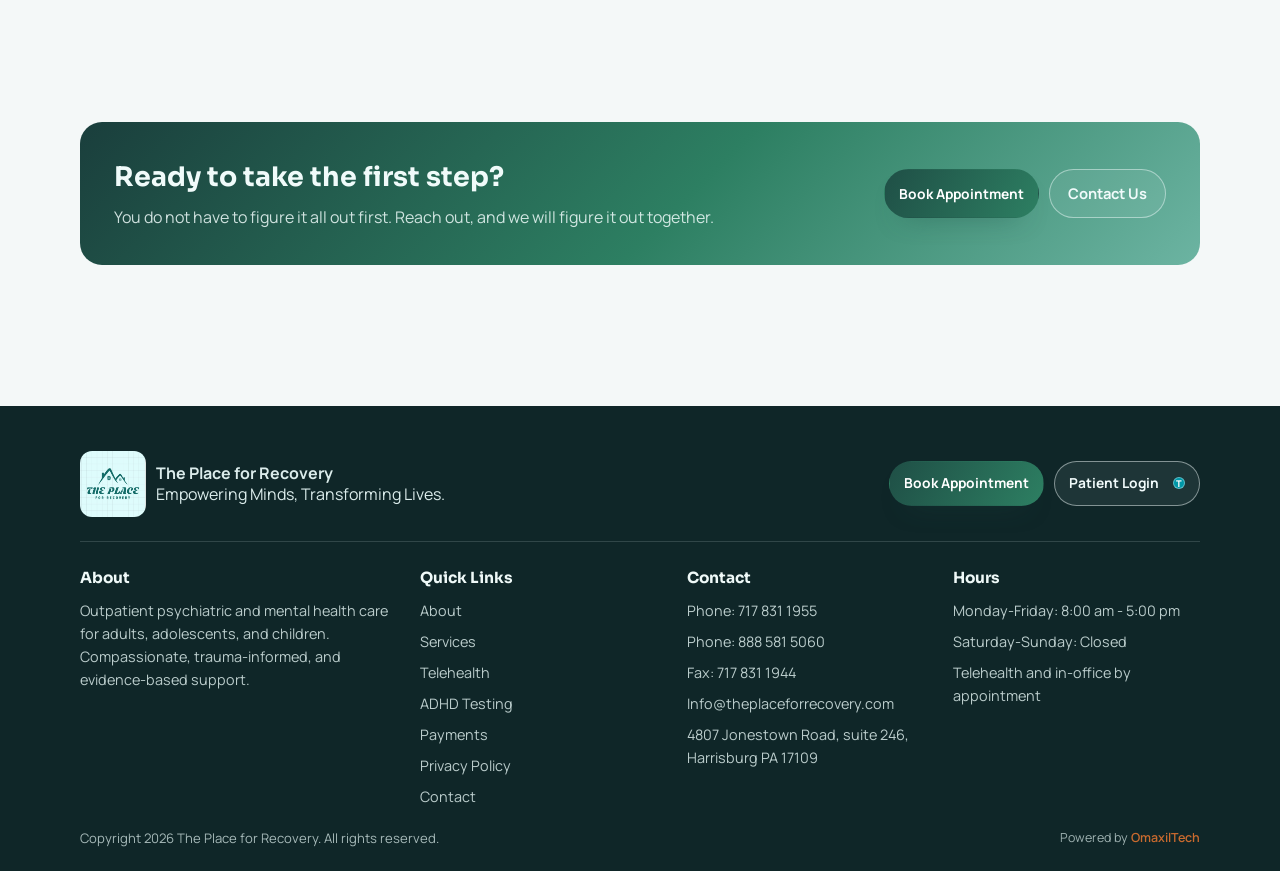
==== commit 6d47f2f2: "Replace Dr. Gilbert Simas with Dr. David Fallat on team sections Swap in Dr. Fallat's photo, name an" ====
--- a/index.html
+++ b/index.html
@@ -63,7 +63,7 @@
     },
     {
       "@type": "Physician",
-      "name": "Gilbert Simas",
+      "name": "David Fallat",
       "honorificSuffix": "MD",
       "jobTitle": "Psychiatrist"
     },
@@ -406,14 +406,14 @@
             <div class="team-grid">
               <article class="team-member" data-reveal>
                 <figure class="team-member-img">
-                  <img src="assets/images/dr-gilbert-si.jpg" alt="Dr. Gilbert Simas, MD" />
+                  <img src="assets/images/dr-david-fallat.jpg" alt="Dr. David Fallat, MD" />
                 </figure>
                 <div class="team-member-body">
-                  <h3>Gilbert Simas, MD</h3>
+                  <h3>David Fallat, MD</h3>
                   <p class="title">Psychiatrist</p>
                   <p>
-                    Board-certified in General Psychiatry and Addiction Psychiatry with more than 18 years of clinical
-                    experience across inpatient, outpatient, and telepsychiatry settings.
+                    Over 30 years of experience treating complex mood, anxiety, psychotic, and substance use disorders, with
+                    extensive telemedicine experience and decades of collaboration with nurse practitioners.
                   </p>
                 </div>
               </article>
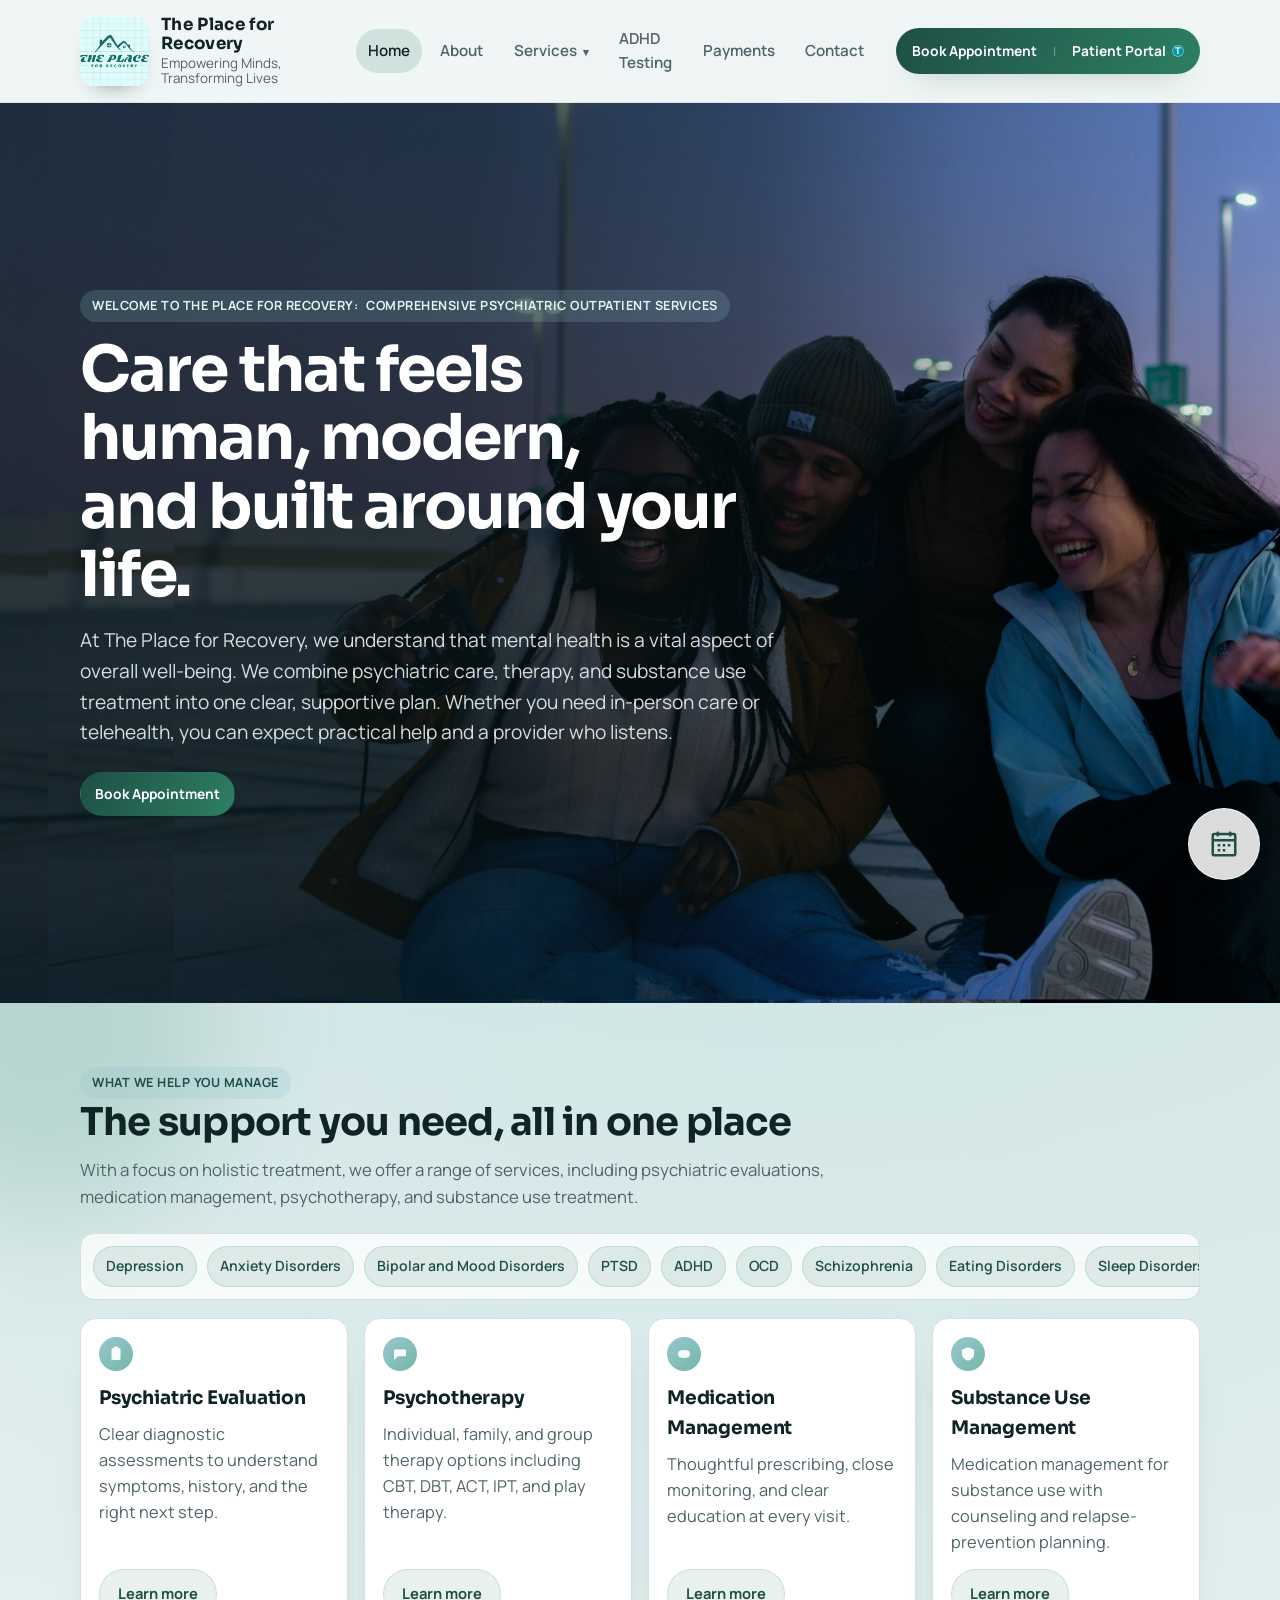
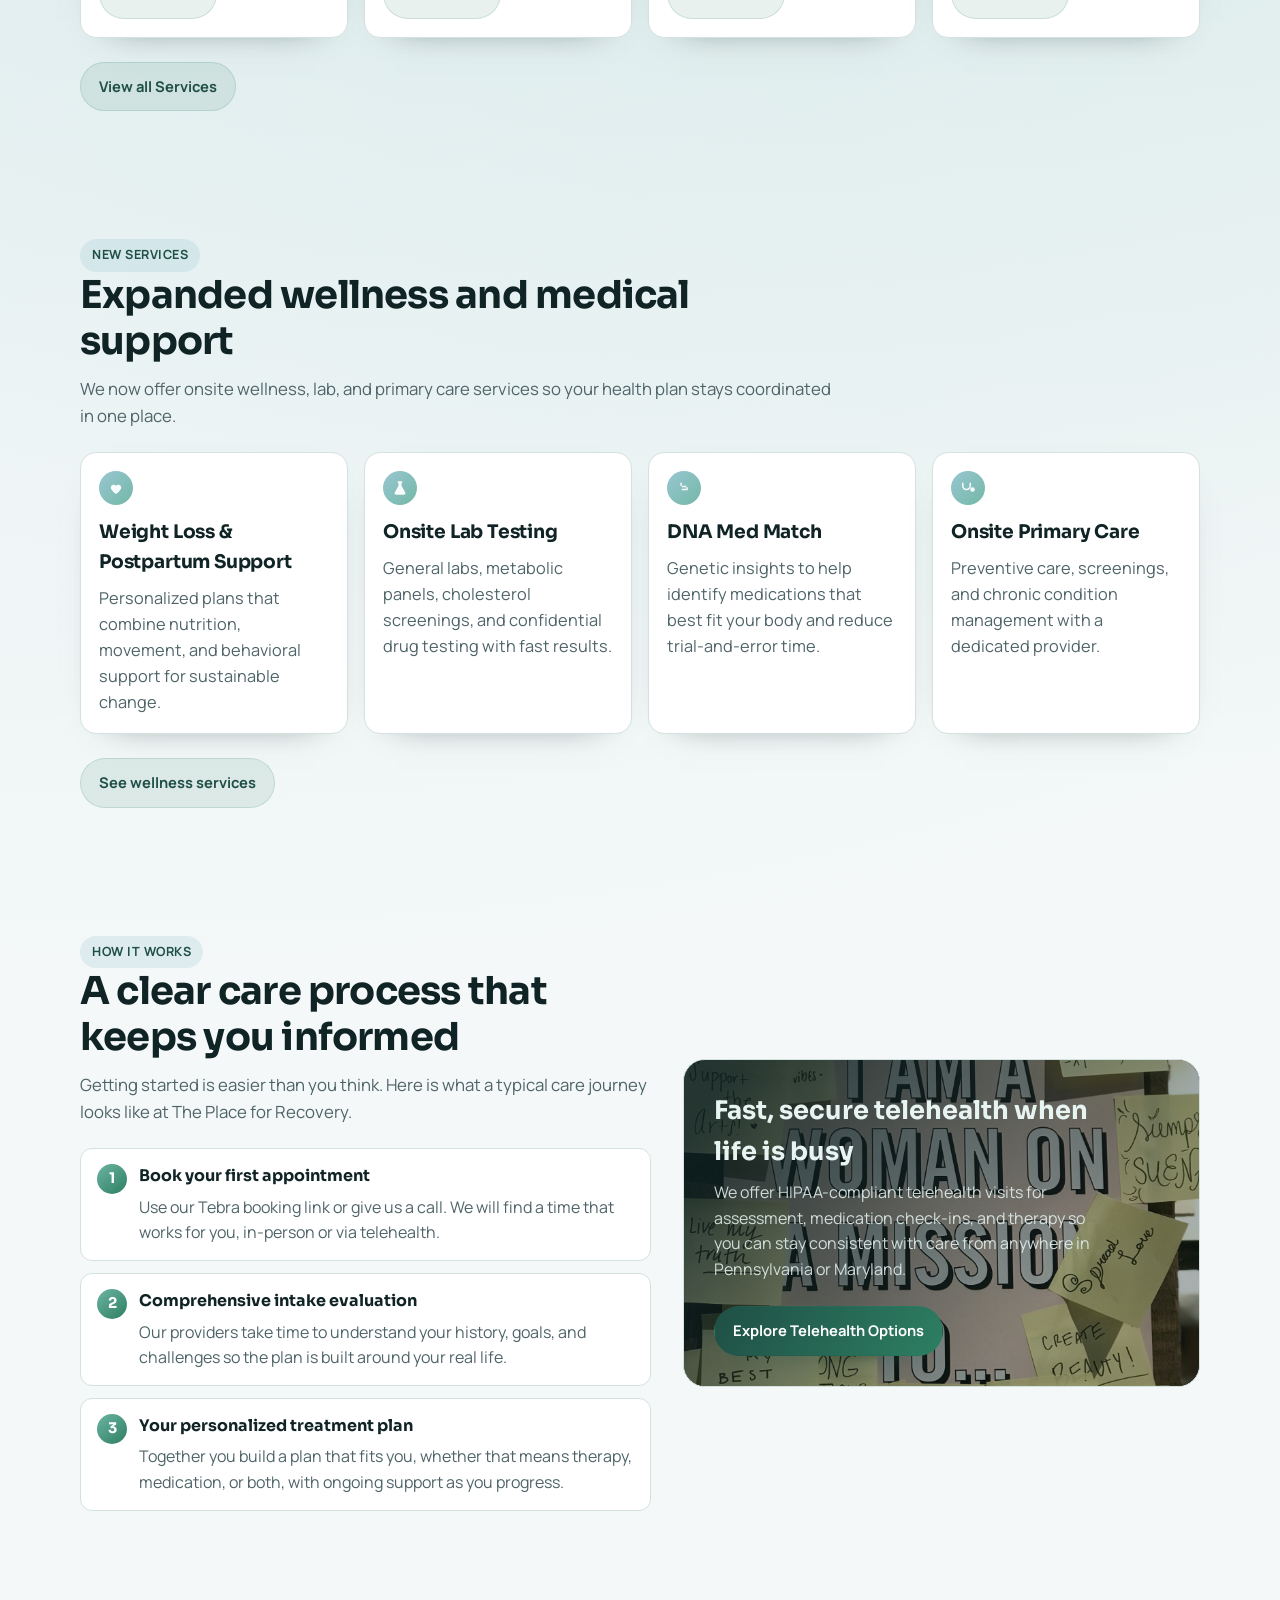
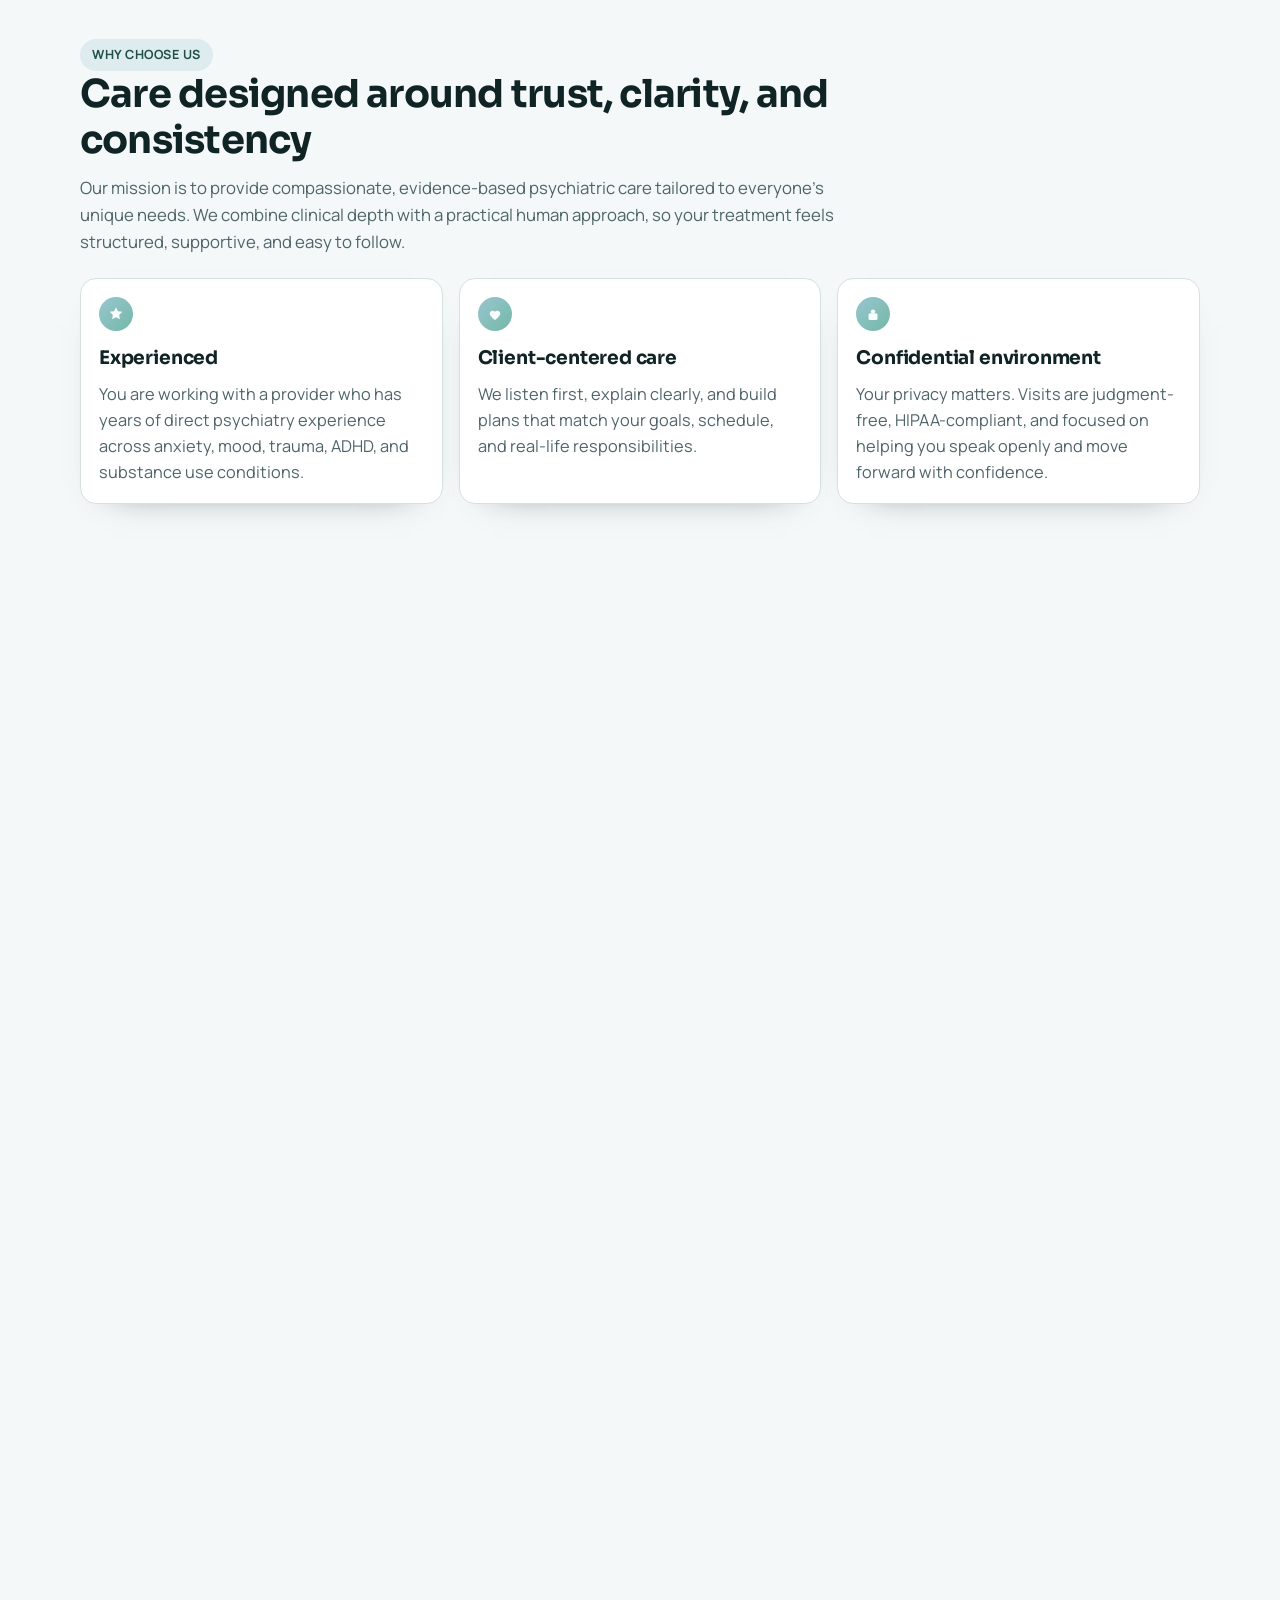
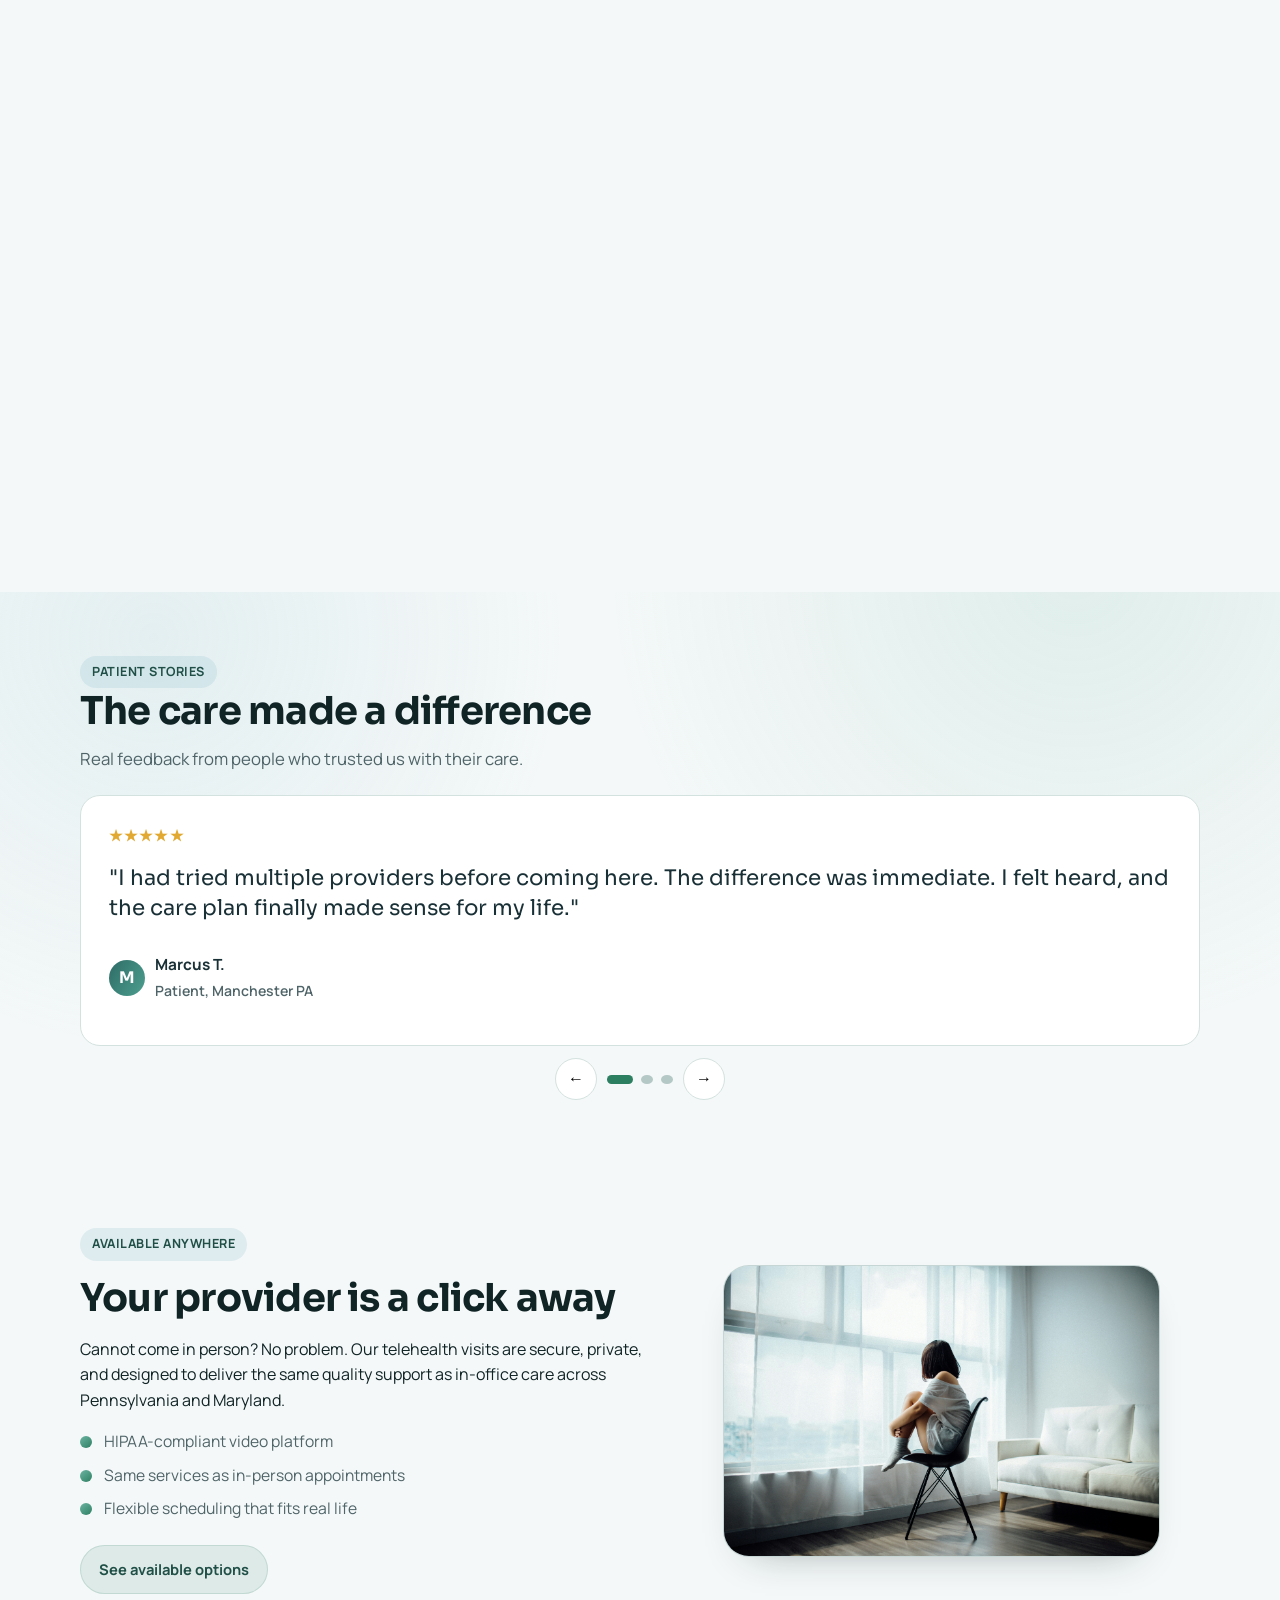
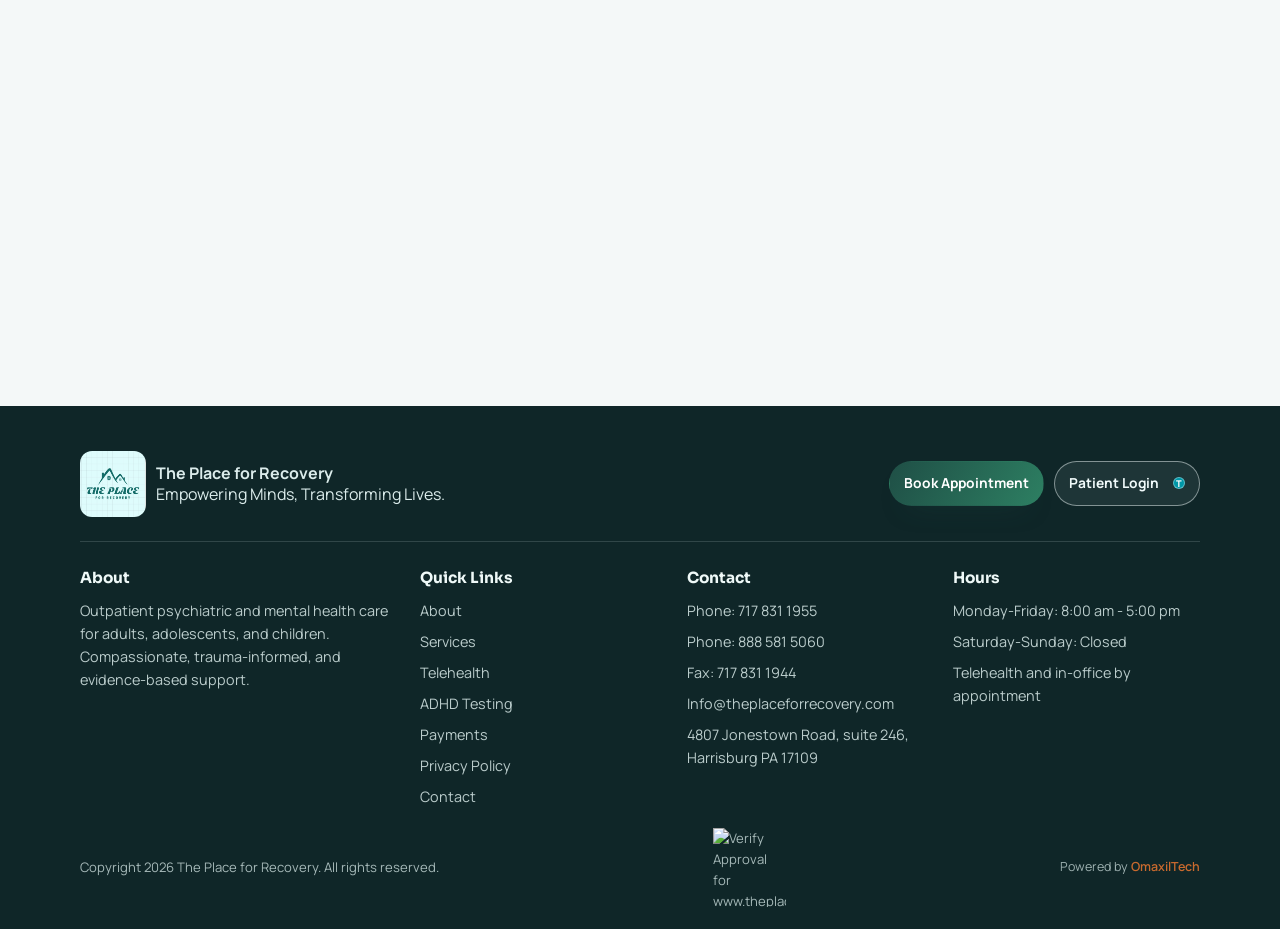
==== commit 6c3c8387: "Add LegitScript seal and Google Ads tag sitewide Add the LegitScript approval seal (73x79, unscaled)" ====
--- a/index.html
+++ b/index.html
@@ -1,6 +1,15 @@
 ﻿<!DOCTYPE html>
 <html lang="en">
   <head>
+    <!-- Google tag (gtag.js) -->
+    <script async src="https://www.googletagmanager.com/gtag/js?id=AW-18288629618"></script>
+    <script>
+      window.dataLayer = window.dataLayer || [];
+      function gtag(){dataLayer.push(arguments);}
+      gtag('js', new Date());
+
+      gtag('config', 'AW-18288629618');
+    </script>
     <link rel="canonical" href="https://www.theplaceforrecovery.com/" />
     <script type="application/ld+json">
 {
@@ -613,6 +622,11 @@
 
           <div class="footer-bottom">
             <span>Copyright <span data-year></span> The Place for Recovery. All rights reserved.</span>
+            <div class="footer-seal">
+              <a href="https://www.legitscript.com/websites/?checker_keywords=theplaceforrecovery.com" target="_blank" title="Verify LegitScript Approval for www.theplaceforrecovery.com">
+                <img src="https://static.legitscript.com/seals/52311053.png" alt="Verify Approval for www.theplaceforrecovery.com" width="73" height="79" />
+              </a>
+            </div>
             <span class="footer-powered">Powered by <a href="https://tech.omaxil.com" target="_blank" rel="noopener">OmaxilTech</a></span>
           </div>
         </div>
--- a/css/styles.css
+++ b/css/styles.css
@@ -1860,10 +1860,22 @@
   margin-top: 1.2rem;
   display: flex;
   justify-content: space-between;
+  align-items: center;
   flex-wrap: wrap;
   gap: 10px;
   color: rgba(219, 236, 235, 0.74);
   font-size: 0.82rem;
+}
+
+.footer-seal {
+  display: flex;
+  align-items: center;
+}
+
+.footer-seal img {
+  display: block;
+  width: 73px;
+  height: 79px;
 }
 
 .footer-powered {
